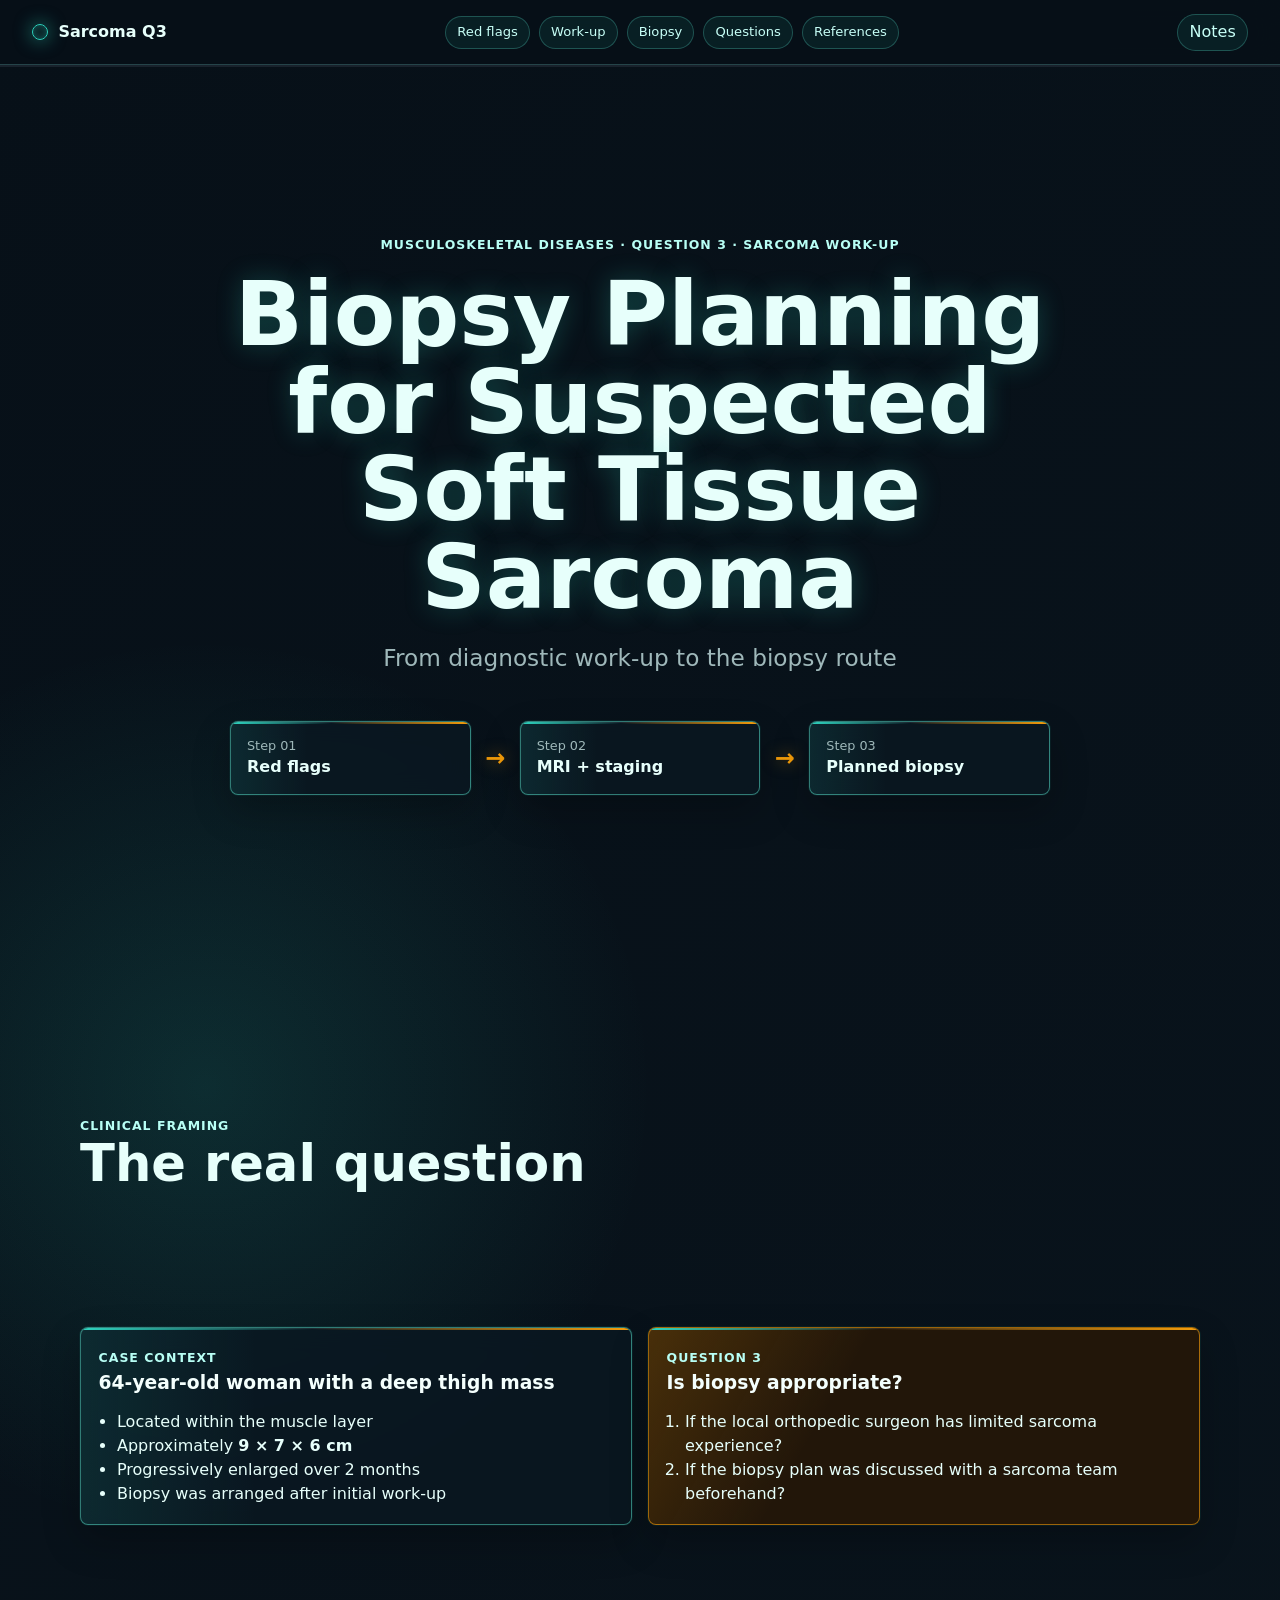
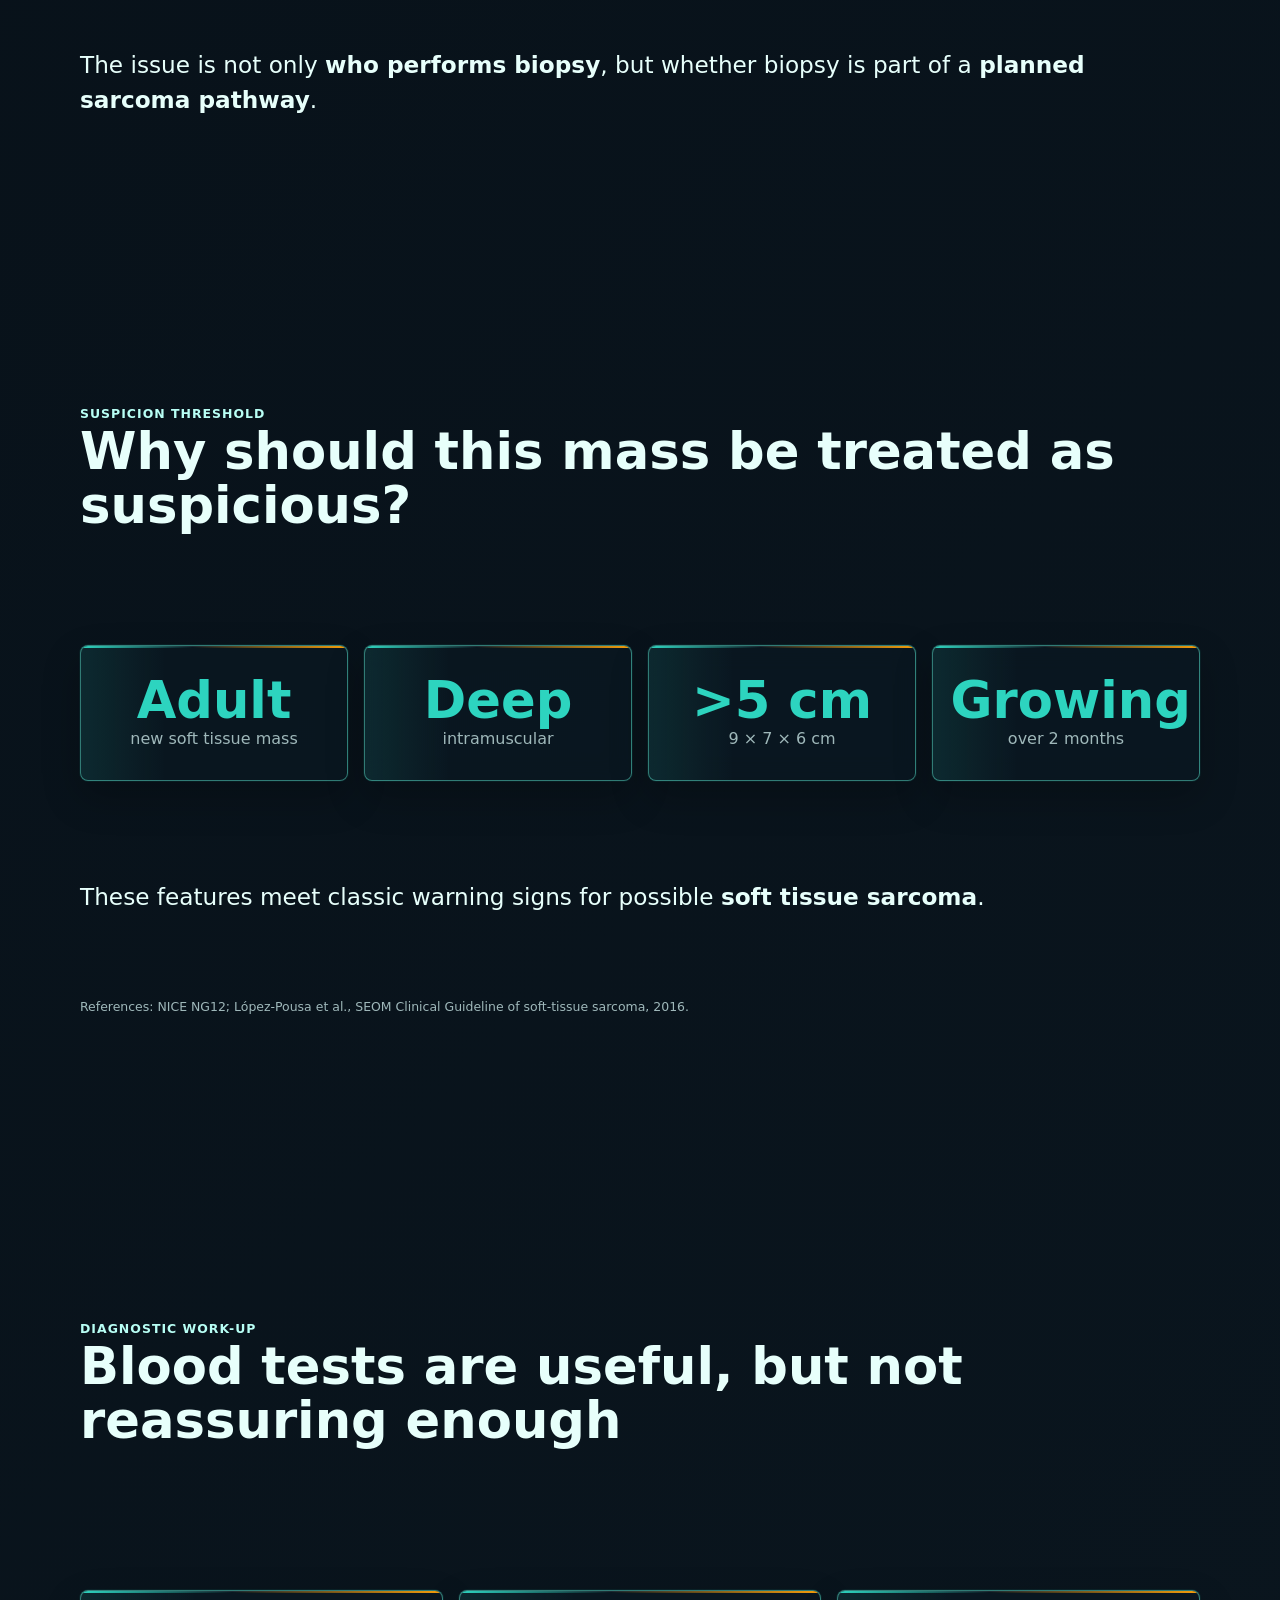
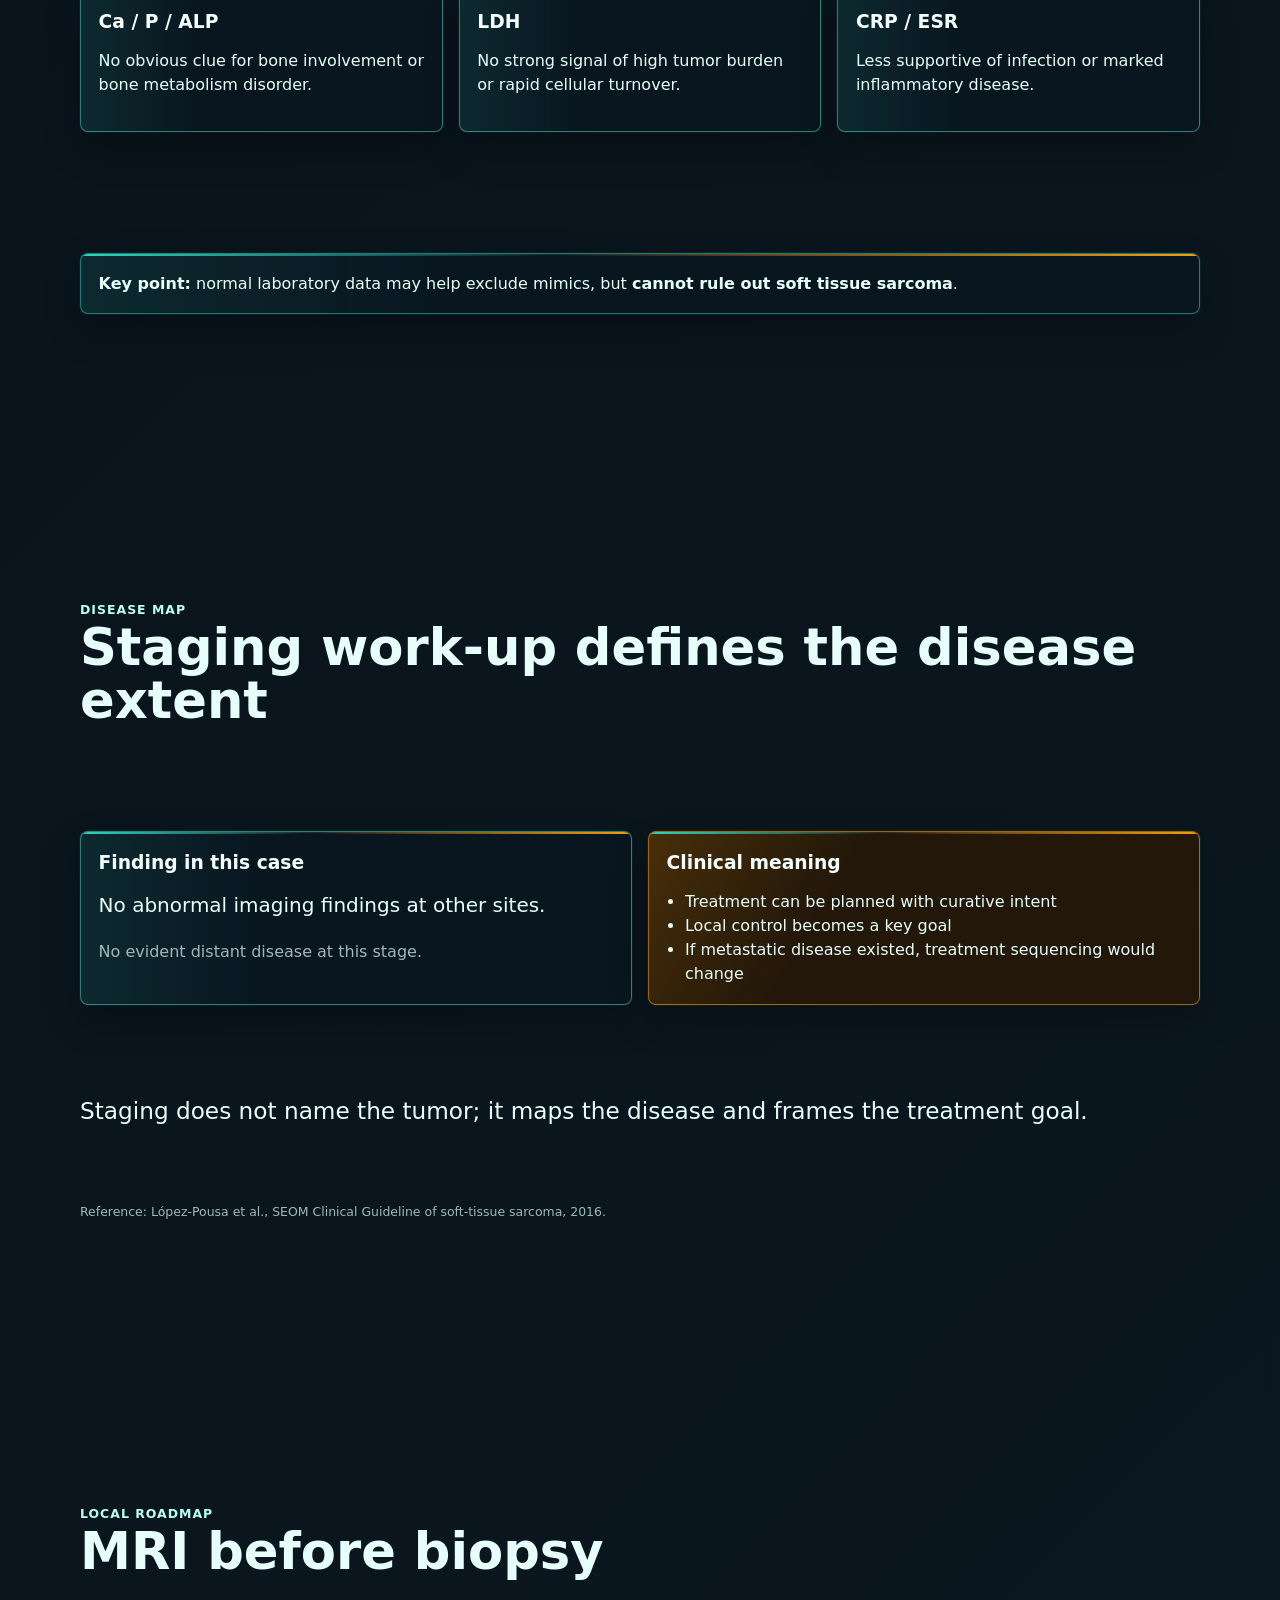
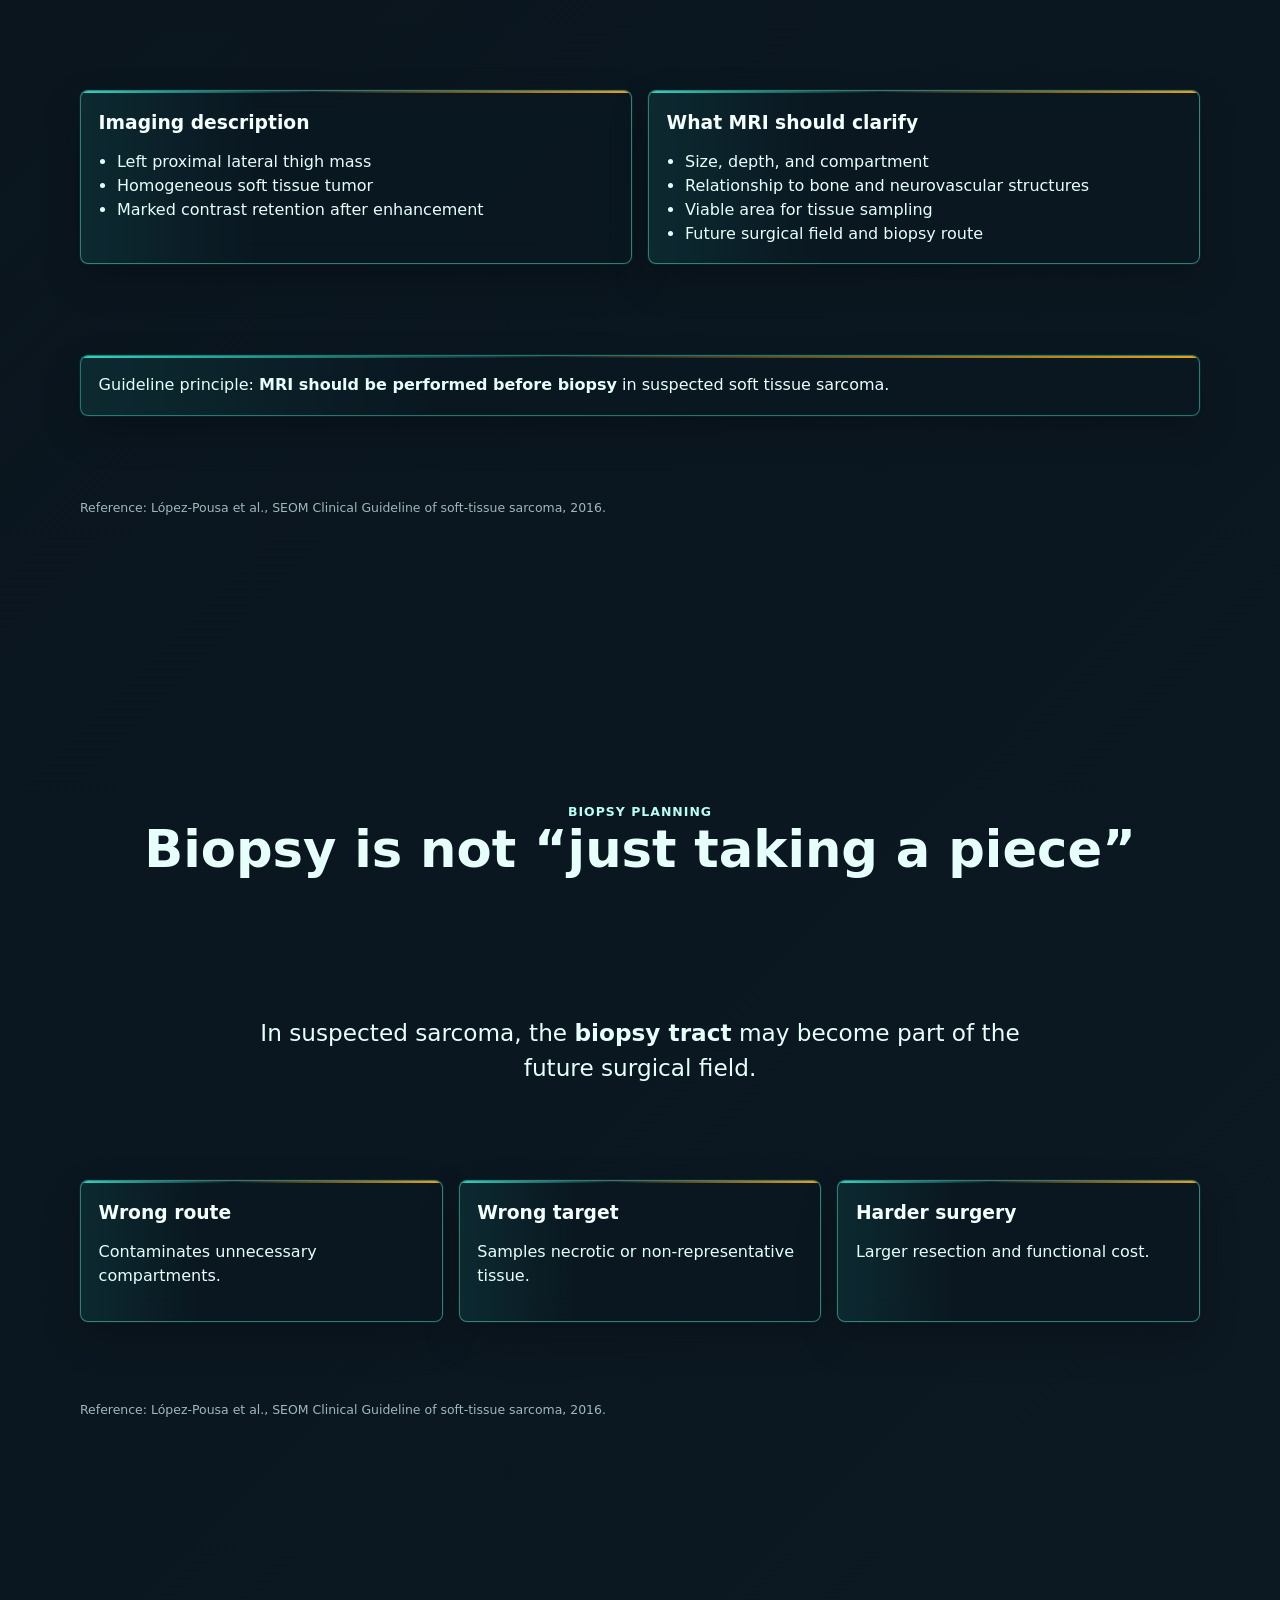
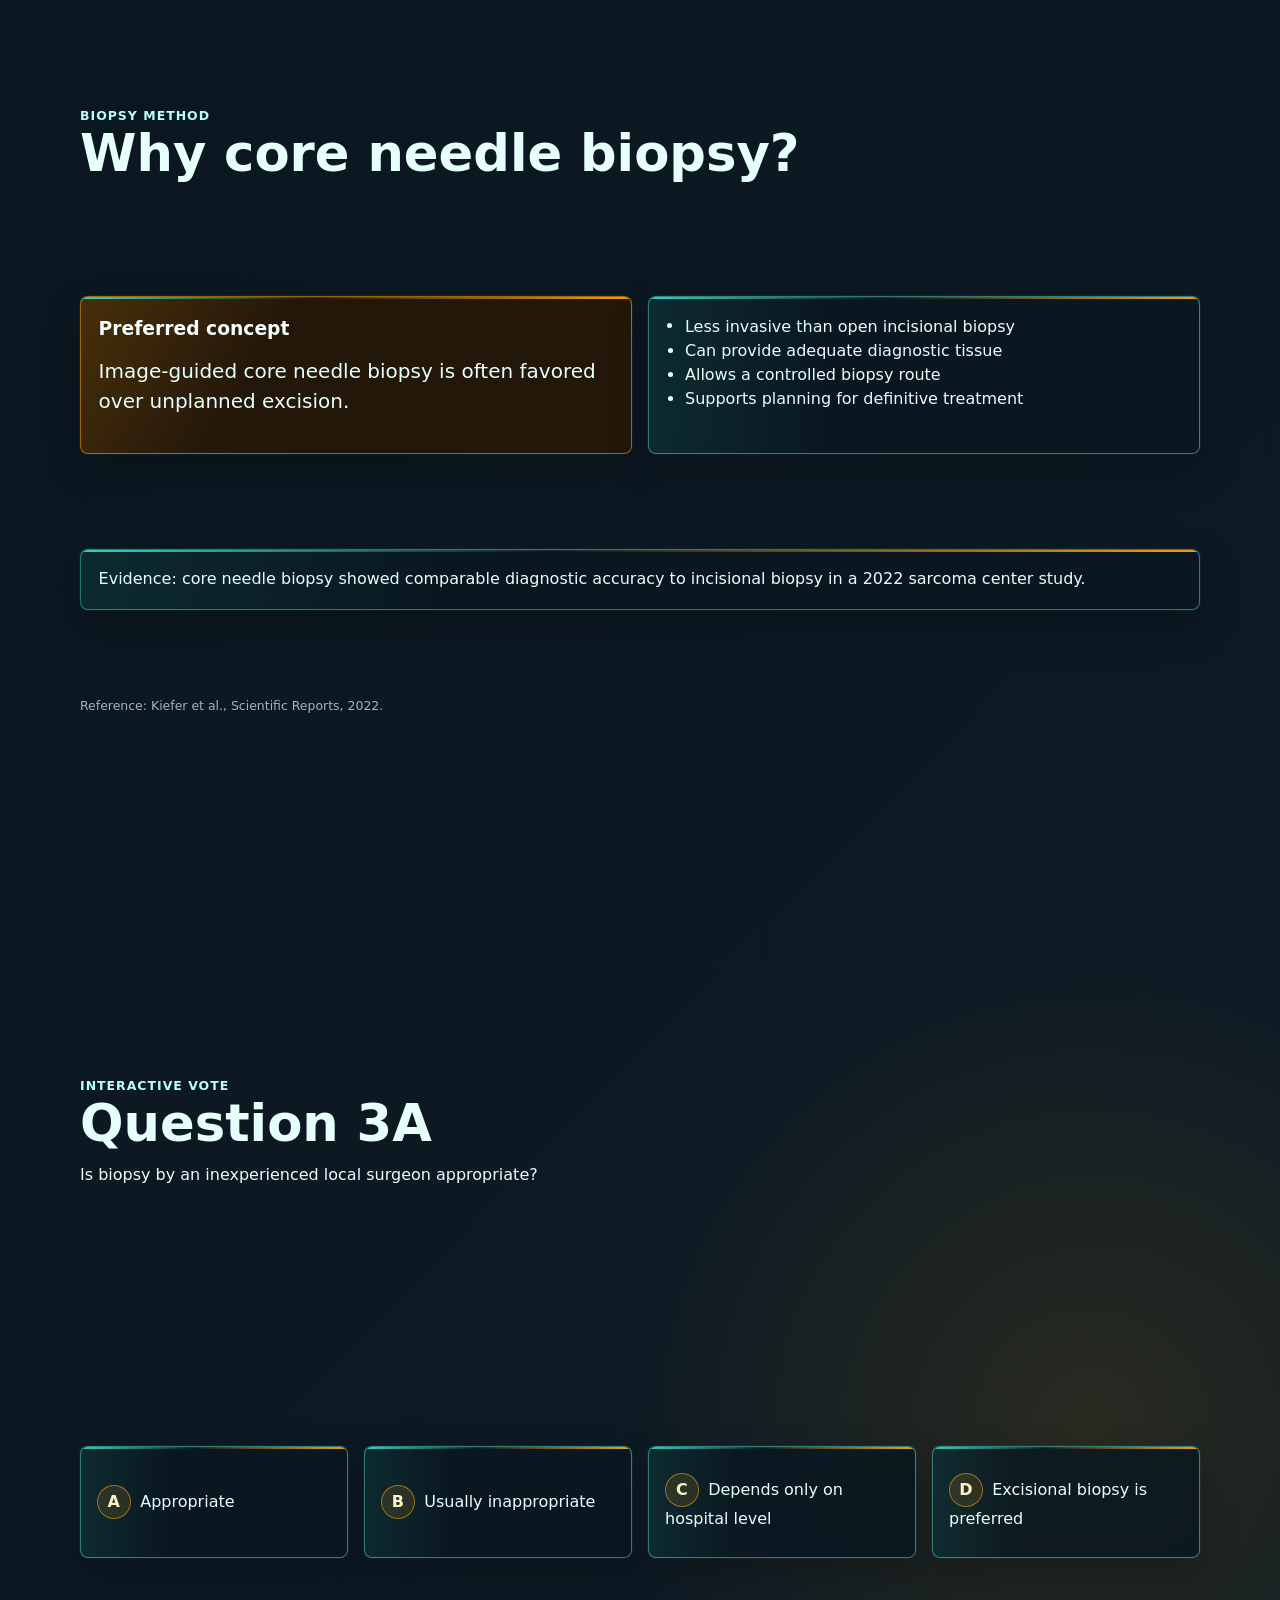
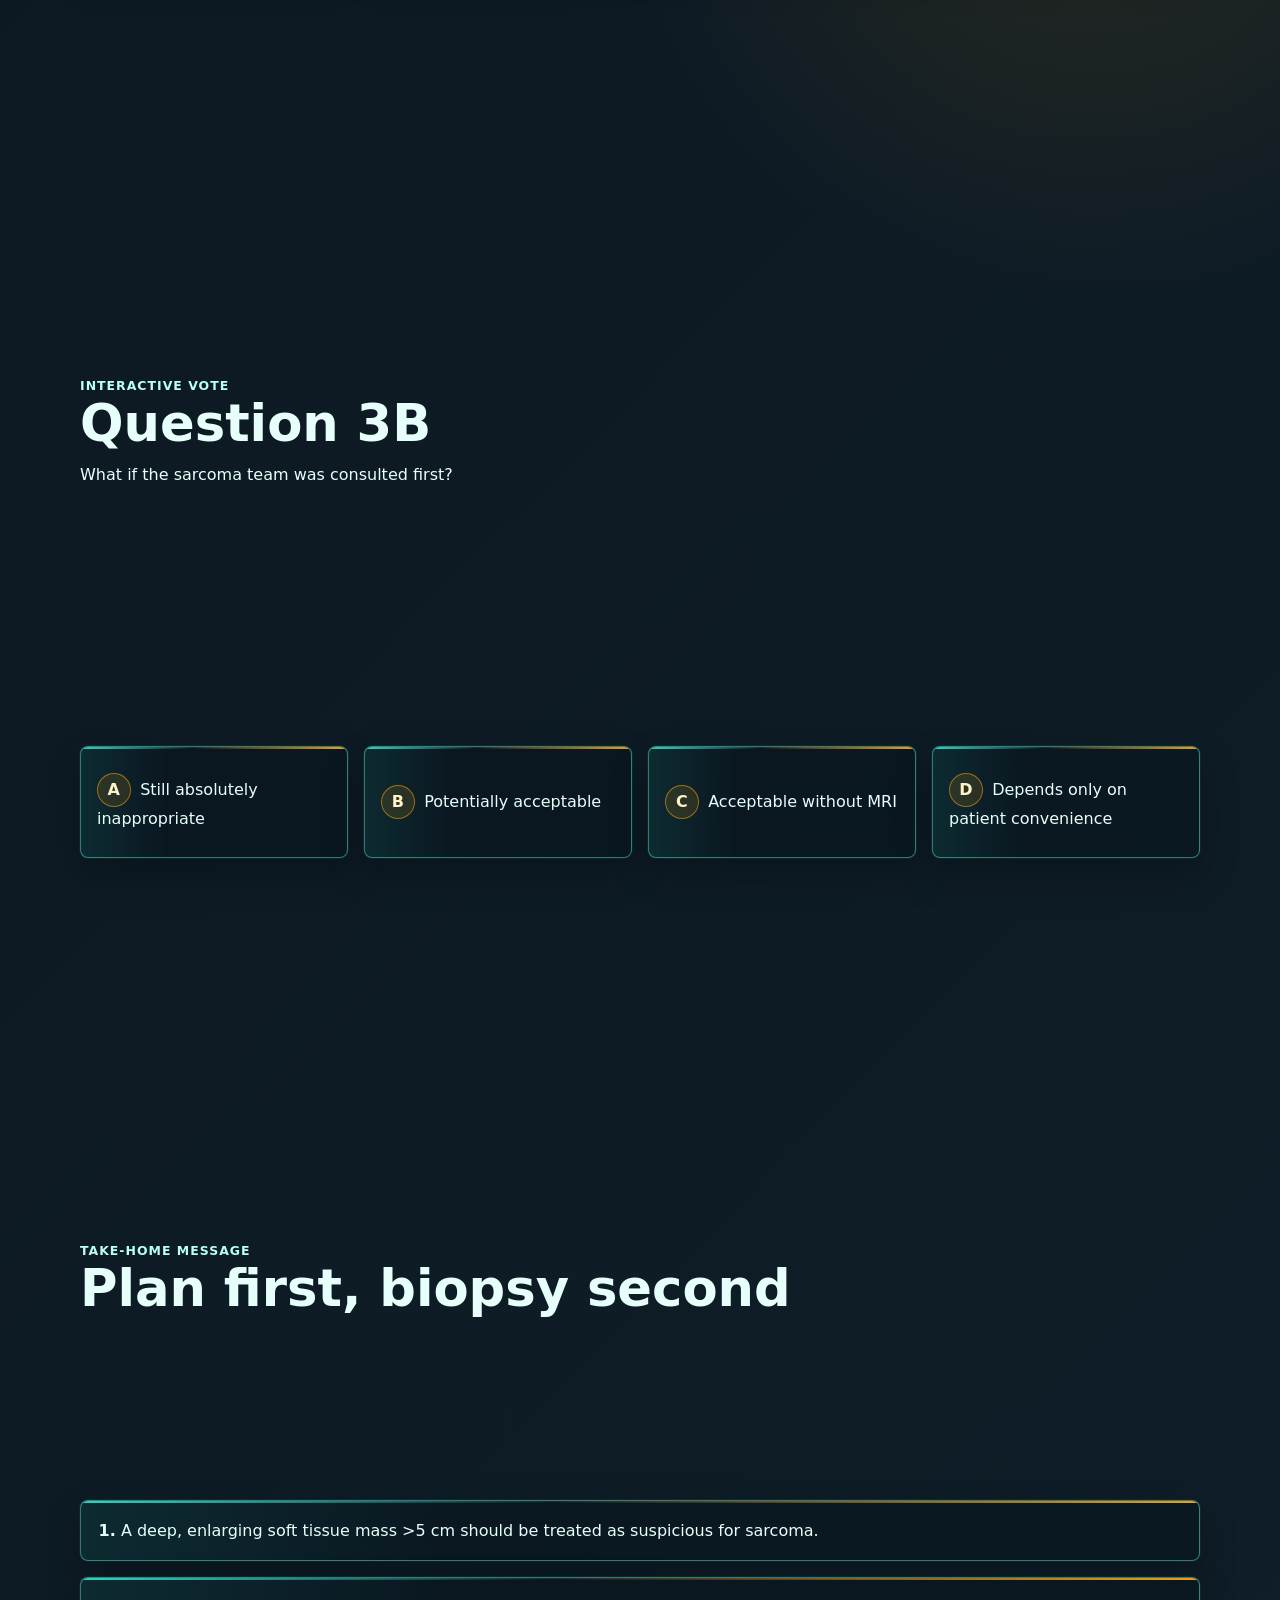
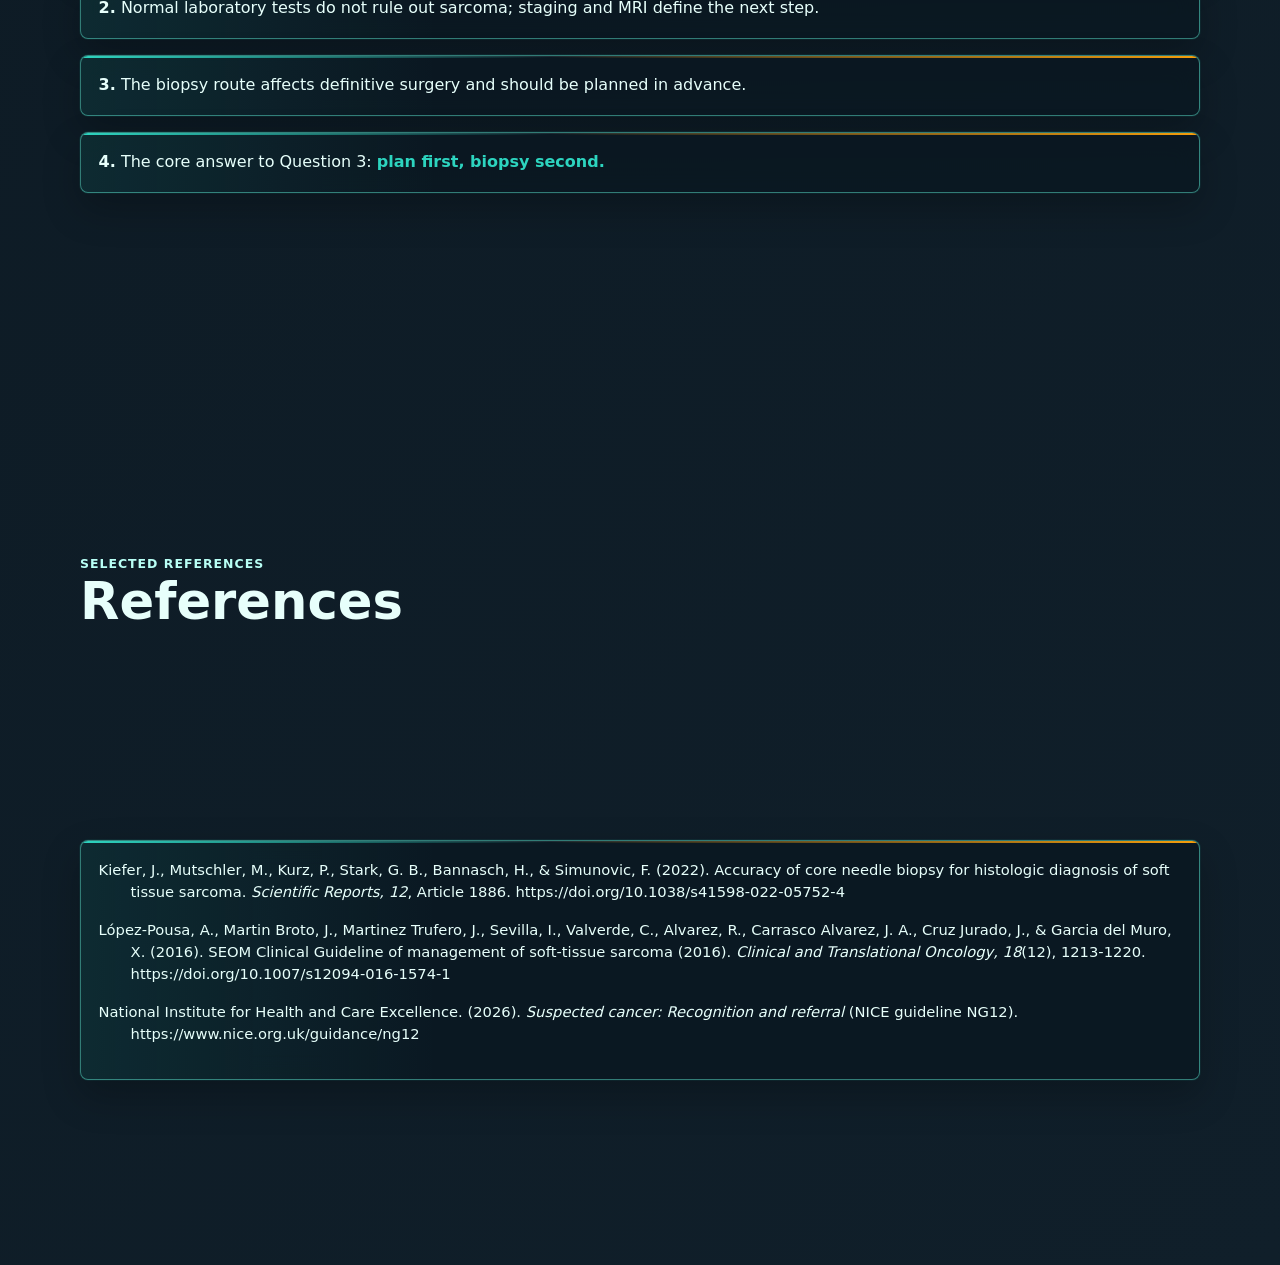
==== index.html @ 1bf43aad "Add sarcoma Q3 presentation website" ====
<!doctype html>
<html lang="en">
  <head>
    <meta charset="UTF-8" />
    <meta name="viewport" content="width=device-width, initial-scale=1.0" />
    <title>Biopsy Planning for Suspected Soft Tissue Sarcoma</title>
    <link rel="stylesheet" href="style.css" />
  </head>
  <body>
    <header class="topbar">
      <a class="brand" href="#hero">
        <span class="brand-mark"></span>
        <span>Sarcoma Q3</span>
      </a>
      <nav aria-label="Page sections">
        <a href="#red-flags">Red flags</a>
        <a href="#workup">Work-up</a>
        <a href="#biopsy">Biopsy</a>
        <a href="#questions">Questions</a>
        <a href="#references">References</a>
      </nav>
      <button class="notes-toggle" type="button" data-notes-toggle>Notes</button>
    </header>

    <div class="progress" aria-hidden="true">
      <div class="progress-bar" data-progress></div>
    </div>

    <main>
      <section class="hero" id="hero">
        <div class="hero-inner">
          <div class="eyebrow">Musculoskeletal Diseases · Question 3 · Sarcoma Work-up</div>
          <h1>Biopsy Planning for Suspected Soft Tissue Sarcoma</h1>
          <p class="lead">From diagnostic work-up to the biopsy route</p>

          <div class="pathway" aria-label="Presentation pathway">
            <div class="path-node">
              <span>Step 01</span>
              <strong>Red flags</strong>
            </div>
            <div class="path-arrow">→</div>
            <div class="path-node">
              <span>Step 02</span>
              <strong>MRI + staging</strong>
            </div>
            <div class="path-arrow">→</div>
            <div class="path-node">
              <span>Step 03</span>
              <strong>Planned biopsy</strong>
            </div>
          </div>

          <aside class="speaker-note">
            開場可以先說：這份報告聚焦在問題三，但不只回答「能不能切片」。疑似 sarcoma 的 biopsy 是整體治療計畫的一部分，所以會從 red flags、work-up、MRI 和 staging 講起，再回答誰適合安排 biopsy。
          </aside>
        </div>
      </section>

      <section class="section" id="question">
        <div class="section-title">
          <span class="kicker">Clinical framing</span>
          <h2>The real question</h2>
        </div>
        <div class="two-col">
          <article class="panel">
            <span class="panel-label">Case context</span>
            <h3>64-year-old woman with a deep thigh mass</h3>
            <ul>
              <li>Located within the muscle layer</li>
              <li>Approximately <strong>9 × 7 × 6 cm</strong></li>
              <li>Progressively enlarged over 2 months</li>
              <li>Biopsy was arranged after initial work-up</li>
            </ul>
          </article>
          <article class="panel emphasis">
            <span class="panel-label">Question 3</span>
            <h3>Is biopsy appropriate?</h3>
            <ol>
              <li>If the local orthopedic surgeon has limited sarcoma experience?</li>
              <li>If the biopsy plan was discussed with a sarcoma team beforehand?</li>
            </ol>
          </article>
        </div>
        <p class="takeaway">
          The issue is not only <strong>who performs biopsy</strong>, but whether biopsy is part of a
          <strong>planned sarcoma pathway</strong>.
        </p>
        <aside class="speaker-note">
          這張把問題重新定義。重點不是區域醫院能不能做，而是這個 biopsy 有沒有被放在 sarcoma 的診斷與治療路徑中規劃。
        </aside>
      </section>

      <section class="section" id="red-flags">
        <div class="section-title">
          <span class="kicker">Suspicion threshold</span>
          <h2>Why should this mass be treated as suspicious?</h2>
        </div>
        <div class="flag-grid">
          <article class="metric-card">
            <strong>Adult</strong>
            <span>new soft tissue mass</span>
          </article>
          <article class="metric-card">
            <strong>Deep</strong>
            <span>intramuscular</span>
          </article>
          <article class="metric-card">
            <strong>&gt;5 cm</strong>
            <span>9 × 7 × 6 cm</span>
          </article>
          <article class="metric-card">
            <strong>Growing</strong>
            <span>over 2 months</span>
          </article>
        </div>
        <p class="takeaway">These features meet classic warning signs for possible <strong>soft tissue sarcoma</strong>.</p>
        <p class="refline">References: NICE NG12; López-Pousa et al., SEOM Clinical Guideline of soft-tissue sarcoma, 2016.</p>
        <aside class="speaker-note">
          NICE 提到 adult unexplained lump 且 increasing in size 應快速評估 soft tissue sarcoma。SEOM guideline 也提到大於 5 公分、持續變大、深於 fascia 的腫塊要懷疑 sarcoma。
        </aside>
      </section>

      <section class="section" id="workup">
        <div class="section-title">
          <span class="kicker">Diagnostic work-up</span>
          <h2>Blood tests are useful, but not reassuring enough</h2>
        </div>
        <div class="three-col">
          <article class="panel">
            <h3>Ca / P / ALP</h3>
            <p>No obvious clue for bone involvement or bone metabolism disorder.</p>
          </article>
          <article class="panel">
            <h3>LDH</h3>
            <p>No strong signal of high tumor burden or rapid cellular turnover.</p>
          </article>
          <article class="panel">
            <h3>CRP / ESR</h3>
            <p>Less supportive of infection or marked inflammatory disease.</p>
          </article>
        </div>
        <div class="signal">
          <strong>Key point:</strong> normal laboratory data may help exclude mimics, but
          <strong>cannot rule out soft tissue sarcoma</strong>.
        </div>
        <aside class="speaker-note">
          抽血正常可以讓感染、明顯發炎、骨代謝異常或高腫瘤負荷的可能性下降，但 soft tissue sarcoma 很可能抽血完全正常。
        </aside>
      </section>

      <section class="section">
        <div class="section-title">
          <span class="kicker">Disease map</span>
          <h2>Staging work-up defines the disease extent</h2>
        </div>
        <div class="two-col">
          <article class="panel">
            <h3>Finding in this case</h3>
            <p class="big-text">No abnormal imaging findings at other sites.</p>
            <p class="muted">No evident distant disease at this stage.</p>
          </article>
          <article class="panel emphasis">
            <h3>Clinical meaning</h3>
            <ul>
              <li>Treatment can be planned with curative intent</li>
              <li>Local control becomes a key goal</li>
              <li>If metastatic disease existed, treatment sequencing would change</li>
            </ul>
          </article>
        </div>
        <p class="takeaway">Staging does not name the tumor; it maps the disease and frames the treatment goal.</p>
        <p class="refline">Reference: López-Pousa et al., SEOM Clinical Guideline of soft-tissue sarcoma, 2016.</p>
        <aside class="speaker-note">
          Staging 不是要命名腫瘤，而是看疾病範圍。教案中其他部位無異常影像，代表目前沒有明顯遠端轉移，可朝局部控制與治癒性切除規劃。
        </aside>
      </section>

      <section class="section">
        <div class="section-title">
          <span class="kicker">Local roadmap</span>
          <h2>MRI before biopsy</h2>
        </div>
        <div class="two-col">
          <article class="panel">
            <h3>Imaging description</h3>
            <ul>
              <li>Left proximal lateral thigh mass</li>
              <li>Homogeneous soft tissue tumor</li>
              <li>Marked contrast retention after enhancement</li>
            </ul>
          </article>
          <article class="panel">
            <h3>What MRI should clarify</h3>
            <ul>
              <li>Size, depth, and compartment</li>
              <li>Relationship to bone and neurovascular structures</li>
              <li>Viable area for tissue sampling</li>
              <li>Future surgical field and biopsy route</li>
            </ul>
          </article>
        </div>
        <div class="signal">
          Guideline principle: <strong>MRI should be performed before biopsy</strong> in suspected soft tissue sarcoma.
        </div>
        <p class="refline">Reference: López-Pousa et al., SEOM Clinical Guideline of soft-tissue sarcoma, 2016.</p>
        <aside class="speaker-note">
          Contrast retention 代表顯影劑在腫瘤內停留，常提示腫瘤具有實質性血流供應或較豐富的間質成分；在 myxoid tumor 中，也可能和黏液樣基質造成的延遲顯影有關。
        </aside>
      </section>

      <section class="section" id="biopsy">
        <div class="section-title center">
          <span class="kicker">Biopsy planning</span>
          <h2>Biopsy is not “just taking a piece”</h2>
        </div>
        <p class="center-statement">
          In suspected sarcoma, the <strong>biopsy tract</strong> may become part of the future surgical field.
        </p>
        <div class="three-col">
          <article class="panel">
            <h3>Wrong route</h3>
            <p>Contaminates unnecessary compartments.</p>
          </article>
          <article class="panel">
            <h3>Wrong target</h3>
            <p>Samples necrotic or non-representative tissue.</p>
          </article>
          <article class="panel">
            <h3>Harder surgery</h3>
            <p>Larger resection and functional cost.</p>
          </article>
        </div>
        <p class="refline">Reference: López-Pousa et al., SEOM Clinical Guideline of soft-tissue sarcoma, 2016.</p>
        <aside class="speaker-note">
          Sarcoma 的 biopsy tract 可能被腫瘤細胞污染，所以後續 definitive surgery 通常要把這條路徑一起切掉。
        </aside>
      </section>

      <section class="section">
        <div class="section-title">
          <span class="kicker">Biopsy method</span>
          <h2>Why core needle biopsy?</h2>
        </div>
        <div class="two-col">
          <article class="panel emphasis">
            <h3>Preferred concept</h3>
            <p class="big-text">Image-guided core needle biopsy is often favored over unplanned excision.</p>
          </article>
          <article class="panel">
            <ul>
              <li>Less invasive than open incisional biopsy</li>
              <li>Can provide adequate diagnostic tissue</li>
              <li>Allows a controlled biopsy route</li>
              <li>Supports planning for definitive treatment</li>
            </ul>
          </article>
        </div>
        <div class="signal">
          Evidence: core needle biopsy showed comparable diagnostic accuracy to incisional biopsy in a 2022 sarcoma center study.
        </div>
        <p class="refline">Reference: Kiefer et al., Scientific Reports, 2022.</p>
        <aside class="speaker-note">
          重點不是把腫瘤整顆先挖掉，而是用足夠、正確路徑的組織診斷來規劃後續治療。
        </aside>
      </section>

      <section class="section" id="questions">
        <div class="section-title">
          <span class="kicker">Interactive vote</span>
          <h2>Question 3A</h2>
          <p>Is biopsy by an inexperienced local surgeon appropriate?</p>
        </div>
        <div class="poll-grid" data-poll>
          <button class="choice" type="button" data-choice="A"><span>A</span>Appropriate</button>
          <button class="choice correct" type="button" data-choice="B"><span>B</span>Usually inappropriate</button>
          <button class="choice" type="button" data-choice="C"><span>C</span>Depends only on hospital level</button>
          <button class="choice" type="button" data-choice="D"><span>D</span>Excisional biopsy is preferred</button>
        </div>
        <div class="answer-panel" data-answer>
          <strong>Suggested answer: B. Usually inappropriate.</strong>
          <p>The concern is separating the diagnostic act from the treatment plan. Referral or pre-biopsy discussion with a sarcoma team is preferred.</p>
        </div>
        <aside class="speaker-note">
          可以先問同學投票，再點選 B 揭曉答案。重點是這顆腫瘤已經符合疑似 sarcoma 的警訊，biopsy route 會影響後續手術。
        </aside>
      </section>

      <section class="section">
        <div class="section-title">
          <span class="kicker">Interactive vote</span>
          <h2>Question 3B</h2>
          <p>What if the sarcoma team was consulted first?</p>
        </div>
        <div class="poll-grid" data-poll>
          <button class="choice" type="button" data-choice="A"><span>A</span>Still absolutely inappropriate</button>
          <button class="choice correct" type="button" data-choice="B"><span>B</span>Potentially acceptable</button>
          <button class="choice" type="button" data-choice="C"><span>C</span>Acceptable without MRI</button>
          <button class="choice" type="button" data-choice="D"><span>D</span>Depends only on patient convenience</button>
        </div>
        <div class="answer-panel" data-answer>
          <strong>Suggested answer: B. Potentially acceptable.</strong>
          <p>A reasonable model is: <strong>sarcoma team plans, local team executes</strong>, with complete MRI, staging, route planning, and handoff.</p>
        </div>
        <aside class="speaker-note">
          這題不要走極端。當地切片不是絕對不行，但前提是由 sarcoma team 規劃，區域醫院只是依計畫執行。
        </aside>
      </section>

      <section class="section">
        <div class="section-title">
          <span class="kicker">Take-home message</span>
          <h2>Plan first, biopsy second</h2>
        </div>
        <div class="message-list">
          <article class="panel"><strong>1.</strong> A deep, enlarging soft tissue mass &gt;5 cm should be treated as suspicious for sarcoma.</article>
          <article class="panel"><strong>2.</strong> Normal laboratory tests do not rule out sarcoma; staging and MRI define the next step.</article>
          <article class="panel"><strong>3.</strong> The biopsy route affects definitive surgery and should be planned in advance.</article>
          <article class="panel"><strong>4.</strong> The core answer to Question 3: <span>plan first, biopsy second.</span></article>
        </div>
        <aside class="speaker-note">
          結尾用四句話收束，讓同學記得這題的核心不是「哪家醫院」，而是「先規劃，再切片」。
        </aside>
      </section>

      <section class="section" id="references">
        <div class="section-title">
          <span class="kicker">Selected references</span>
          <h2>References</h2>
        </div>
        <div class="panel apa-list">
          <p>
            Kiefer, J., Mutschler, M., Kurz, P., Stark, G. B., Bannasch, H., & Simunovic, F. (2022).
            Accuracy of core needle biopsy for histologic diagnosis of soft tissue sarcoma.
            <i>Scientific Reports, 12</i>, Article 1886. https://doi.org/10.1038/s41598-022-05752-4
          </p>
          <p>
            López-Pousa, A., Martin Broto, J., Martinez Trufero, J., Sevilla, I., Valverde, C.,
            Alvarez, R., Carrasco Alvarez, J. A., Cruz Jurado, J., & Garcia del Muro, X. (2016).
            SEOM Clinical Guideline of management of soft-tissue sarcoma (2016).
            <i>Clinical and Translational Oncology, 18</i>(12), 1213-1220.
            https://doi.org/10.1007/s12094-016-1574-1
          </p>
          <p>
            National Institute for Health and Care Excellence. (2026).
            <i>Suspected cancer: Recognition and referral</i> (NICE guideline NG12).
            https://www.nice.org.uk/guidance/ng12
          </p>
        </div>
      </section>
    </main>

    <script src="script.js"></script>
  </body>
</html>
---- style.css ----
:root {
  --bg: #071018;
  --bg-2: #0b1720;
  --ink: #e7fffb;
  --muted: #9fb8ba;
  --panel: rgba(10, 24, 34, 0.82);
  --panel-2: rgba(38, 24, 8, 0.9);
  --line: rgba(94, 234, 212, 0.48);
  --line-2: rgba(245, 158, 11, 0.58);
  --accent: #2dd4bf;
  --accent-2: #f59e0b;
  --shadow: rgba(0, 0, 0, 0.24);
}

* {
  box-sizing: border-box;
}

html {
  scroll-behavior: smooth;
}

body {
  margin: 0;
  color: var(--ink);
  font-family: ui-sans-serif, system-ui, -apple-system, BlinkMacSystemFont, "Noto Sans TC", "Segoe UI", sans-serif;
  line-height: 1.5;
  background:
    radial-gradient(circle at 16% 10%, rgba(45, 212, 191, 0.14), transparent 28rem),
    radial-gradient(circle at 85% 72%, rgba(245, 158, 11, 0.12), transparent 30rem),
    linear-gradient(135deg, var(--bg), var(--bg-2) 52%, #101f2a);
}

a {
  color: inherit;
  text-decoration: none;
}

.topbar {
  position: sticky;
  top: 0;
  z-index: 10;
  display: flex;
  align-items: center;
  justify-content: space-between;
  gap: 1rem;
  min-height: 64px;
  padding: 0.85rem clamp(1rem, 3vw, 2rem);
  background: rgba(7, 16, 24, 0.78);
  border-bottom: 1px solid rgba(94, 234, 212, 0.18);
  backdrop-filter: blur(14px);
}

.brand {
  display: inline-flex;
  align-items: center;
  gap: 0.65rem;
  font-weight: 800;
  letter-spacing: 0;
}

.brand-mark {
  width: 1rem;
  height: 1rem;
  border-radius: 999px;
  border: 1px solid var(--accent);
  box-shadow: 0 0 18px rgba(45, 212, 191, 0.6), inset 0 0 10px rgba(45, 212, 191, 0.4);
}

nav {
  display: flex;
  gap: 0.55rem;
  flex-wrap: wrap;
  justify-content: center;
}

nav a,
.notes-toggle {
  border: 1px solid rgba(94, 234, 212, 0.26);
  border-radius: 999px;
  padding: 0.35rem 0.7rem;
  color: #c7fff7;
  background: rgba(45, 212, 191, 0.08);
  font-size: 0.82rem;
}

.notes-toggle {
  cursor: pointer;
  font: inherit;
}

.progress {
  position: fixed;
  top: 64px;
  left: 0;
  right: 0;
  z-index: 11;
  height: 3px;
  background: rgba(148, 163, 184, 0.12);
}

.progress-bar {
  height: 100%;
  width: 0;
  background: linear-gradient(90deg, var(--accent), var(--accent-2));
  box-shadow: 0 0 16px rgba(45, 212, 191, 0.45);
}

main {
  width: min(1120px, calc(100% - 2rem));
  margin: 0 auto;
}

.hero,
.section {
  min-height: 100vh;
  padding: clamp(5rem, 8vw, 7rem) 0;
  display: grid;
  align-items: center;
}

.hero-inner {
  text-align: center;
}

.eyebrow,
.kicker,
.panel-label {
  color: #b8fff5;
  font-size: 0.78rem;
  font-weight: 750;
  text-transform: uppercase;
  letter-spacing: 0.08em;
}

h1,
h2,
h3,
p {
  margin-top: 0;
}

h1 {
  max-width: 920px;
  margin: 1rem auto 0;
  font-size: clamp(2.6rem, 7vw, 6.4rem);
  line-height: 0.98;
  text-shadow: 0 0 26px rgba(45, 212, 191, 0.26);
}

h2 {
  font-size: clamp(2rem, 4vw, 4rem);
  line-height: 1.05;
  margin-bottom: 0.8rem;
}

h3 {
  color: #f4fffd;
  margin-bottom: 0.8rem;
}

.lead {
  margin: 1.2rem auto 0;
  color: var(--muted);
  font-size: clamp(1.1rem, 2vw, 1.45rem);
}

.pathway {
  display: grid;
  grid-template-columns: 1fr auto 1fr auto 1fr;
  align-items: center;
  gap: 0.9rem;
  width: min(820px, 100%);
  margin: 2.8rem auto 0;
}

.path-node,
.panel,
.metric-card,
.choice,
.signal,
.answer-panel {
  position: relative;
  overflow: hidden;
  border: 1.5px solid var(--line);
  border-radius: 8px;
  background:
    linear-gradient(90deg, rgba(45, 212, 191, 0.1), transparent 32%),
    var(--panel);
  box-shadow:
    0 16px 38px var(--shadow),
    0 0 0 1px rgba(45, 212, 191, 0.08),
    inset 0 1px 0 rgba(255, 255, 255, 0.08);
  backdrop-filter: blur(12px);
}

.path-node::before,
.panel::before,
.metric-card::before,
.choice::before,
.signal::before,
.answer-panel::before {
  content: "";
  position: absolute;
  inset: 0 0 auto 0;
  height: 2px;
  background: linear-gradient(90deg, var(--accent), transparent 42%, var(--accent-2));
}

.path-node {
  padding: 0.9rem 1rem;
  text-align: left;
}

.path-node span {
  display: block;
  color: var(--muted);
  font-size: 0.8rem;
}

.path-arrow {
  color: var(--accent-2);
  font-weight: 900;
  font-size: 1.5rem;
  text-shadow: 0 0 16px rgba(245, 158, 11, 0.5);
}

.section-title {
  margin-bottom: 2rem;
}

.section-title.center {
  text-align: center;
}

.two-col,
.three-col,
.flag-grid,
.poll-grid {
  display: grid;
  gap: 1rem;
}

.two-col {
  grid-template-columns: repeat(2, minmax(0, 1fr));
}

.three-col {
  grid-template-columns: repeat(3, minmax(0, 1fr));
}

.flag-grid,
.poll-grid {
  grid-template-columns: repeat(4, minmax(0, 1fr));
}

.panel,
.metric-card,
.signal,
.answer-panel {
  padding: 1.1rem;
}

.panel.emphasis {
  border-color: var(--line-2);
  background:
    linear-gradient(120deg, rgba(245, 158, 11, 0.18), transparent 34%),
    var(--panel-2);
}

.panel ul,
.panel ol {
  margin: 0;
  padding-left: 1.15rem;
}

.metric-card {
  min-height: 8.5rem;
  display: flex;
  flex-direction: column;
  justify-content: center;
  text-align: center;
}

.metric-card strong {
  display: block;
  color: var(--accent);
  font-size: clamp(2rem, 4vw, 3.5rem);
  line-height: 1;
}

.metric-card span,
.muted,
.refline {
  color: var(--muted);
}

.takeaway,
.center-statement {
  margin: 2rem 0 0;
  font-size: clamp(1.15rem, 2vw, 1.45rem);
}

.center-statement {
  text-align: center;
  max-width: 760px;
  margin-left: auto;
  margin-right: auto;
  margin-bottom: 2rem;
}

.signal {
  margin-top: 1.5rem;
  border-color: rgba(45, 212, 191, 0.52);
}

.refline {
  margin-top: 1rem;
  font-size: 0.78rem;
}

.big-text {
  font-size: 1.25rem;
}

.choice {
  min-height: 7rem;
  padding: 1rem;
  color: var(--ink);
  text-align: left;
  font: inherit;
  cursor: pointer;
}

.choice span {
  display: inline-grid;
  place-items: center;
  width: 2.1rem;
  height: 2.1rem;
  margin-right: 0.6rem;
  border: 1px solid var(--line-2);
  border-radius: 999px;
  color: #fff2c7;
  font-weight: 900;
  background: rgba(245, 158, 11, 0.13);
}

.choice.selected {
  border-color: var(--accent-2);
  box-shadow: 0 18px 42px rgba(0, 0, 0, 0.28), 0 0 28px rgba(245, 158, 11, 0.18);
}

.choice.revealed.correct {
  border-color: var(--accent);
  box-shadow: 0 18px 42px rgba(0, 0, 0, 0.28), 0 0 30px rgba(45, 212, 191, 0.24);
}

.answer-panel {
  display: none;
  margin-top: 1.4rem;
}

.answer-panel.visible {
  display: block;
}

.message-list {
  display: grid;
  gap: 1rem;
}

.message-list span {
  color: var(--accent);
  font-weight: 850;
}

.speaker-note {
  display: none;
  margin-top: 1.5rem;
  padding: 1rem;
  color: #ffeacc;
  border: 1px solid rgba(245, 158, 11, 0.42);
  border-radius: 8px;
  background: rgba(37, 24, 8, 0.72);
}

body.show-notes .speaker-note {
  display: block;
}

.apa-list {
  font-size: 0.92rem;
}

.apa-list p {
  padding-left: 2rem;
  text-indent: -2rem;
  margin: 0 0 1rem;
}

@media (max-width: 820px) {
  .topbar {
    align-items: flex-start;
    flex-direction: column;
  }

  .progress {
    top: 112px;
  }

  .pathway,
  .two-col,
  .three-col,
  .flag-grid,
  .poll-grid {
    grid-template-columns: 1fr;
  }

  .path-arrow {
    transform: rotate(90deg);
    justify-self: center;
  }

  .hero,
  .section {
    min-height: auto;
    padding: 4.5rem 0;
  }
}
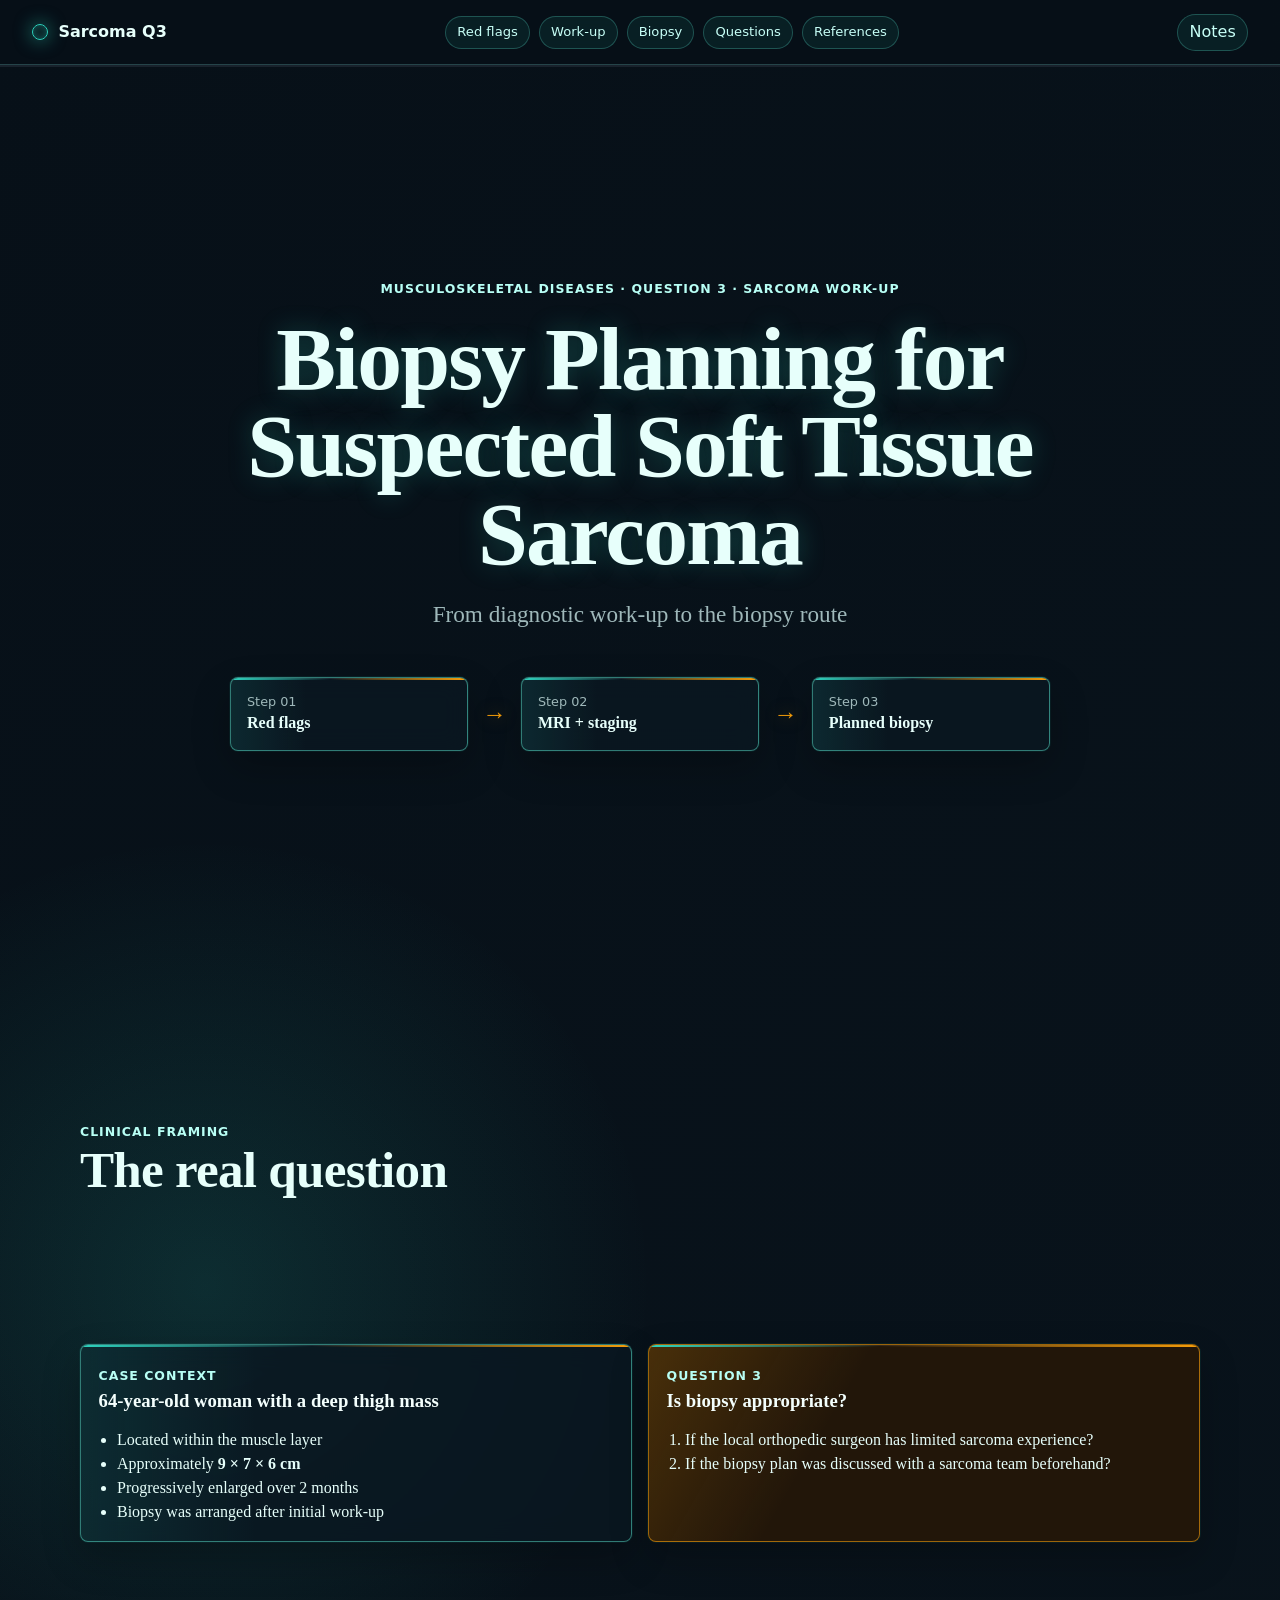
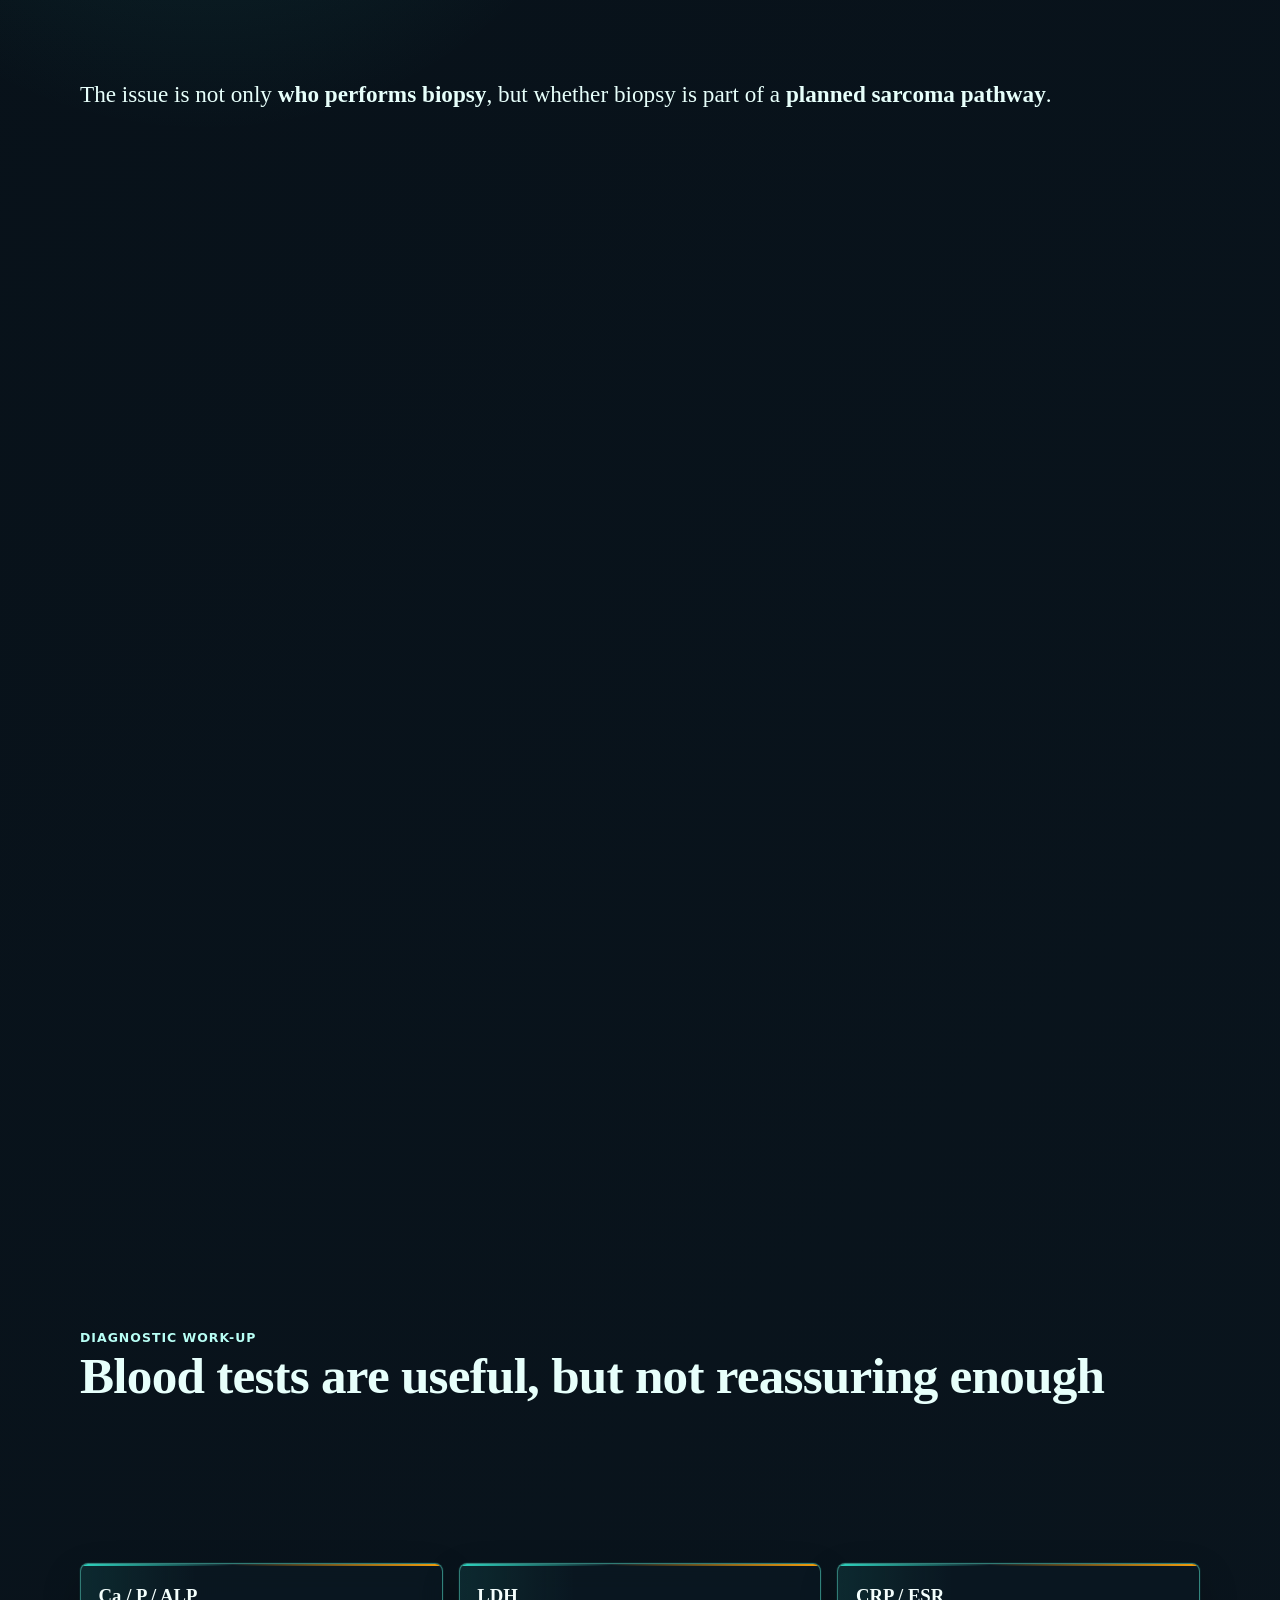
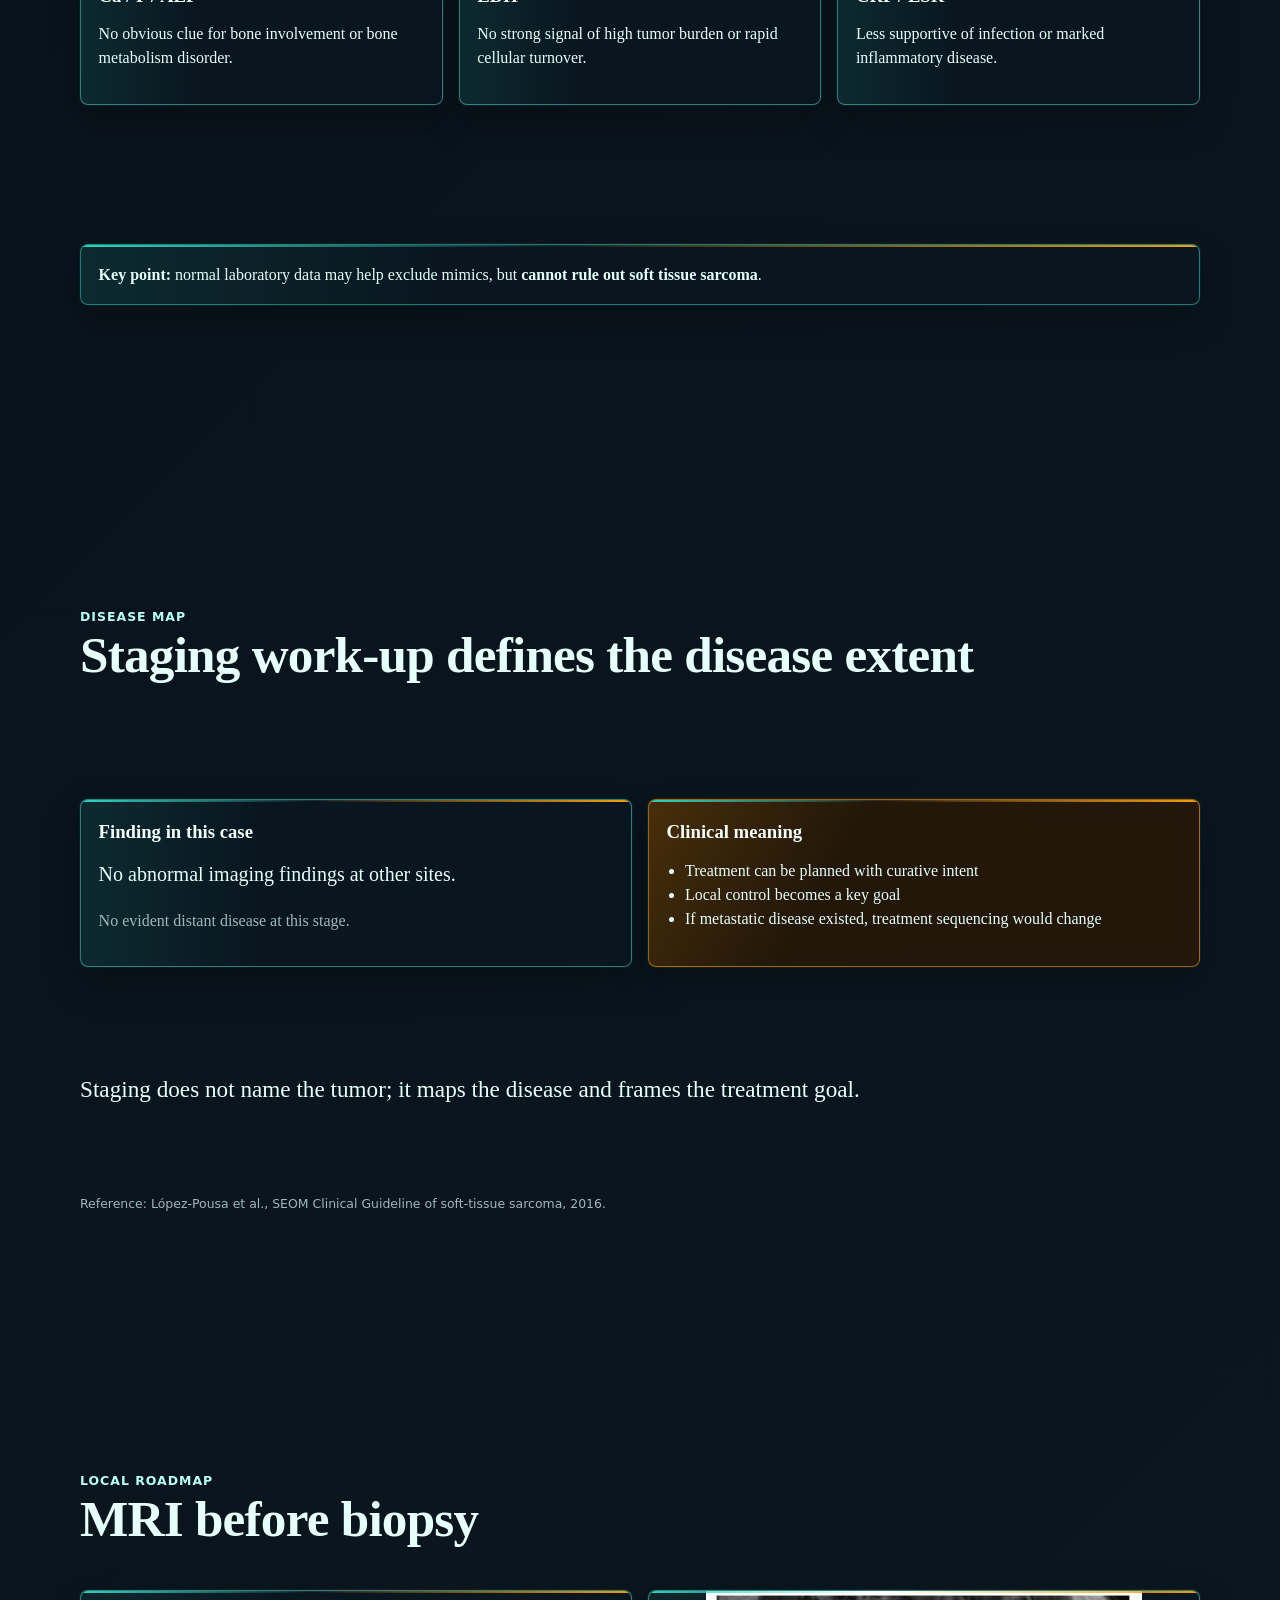
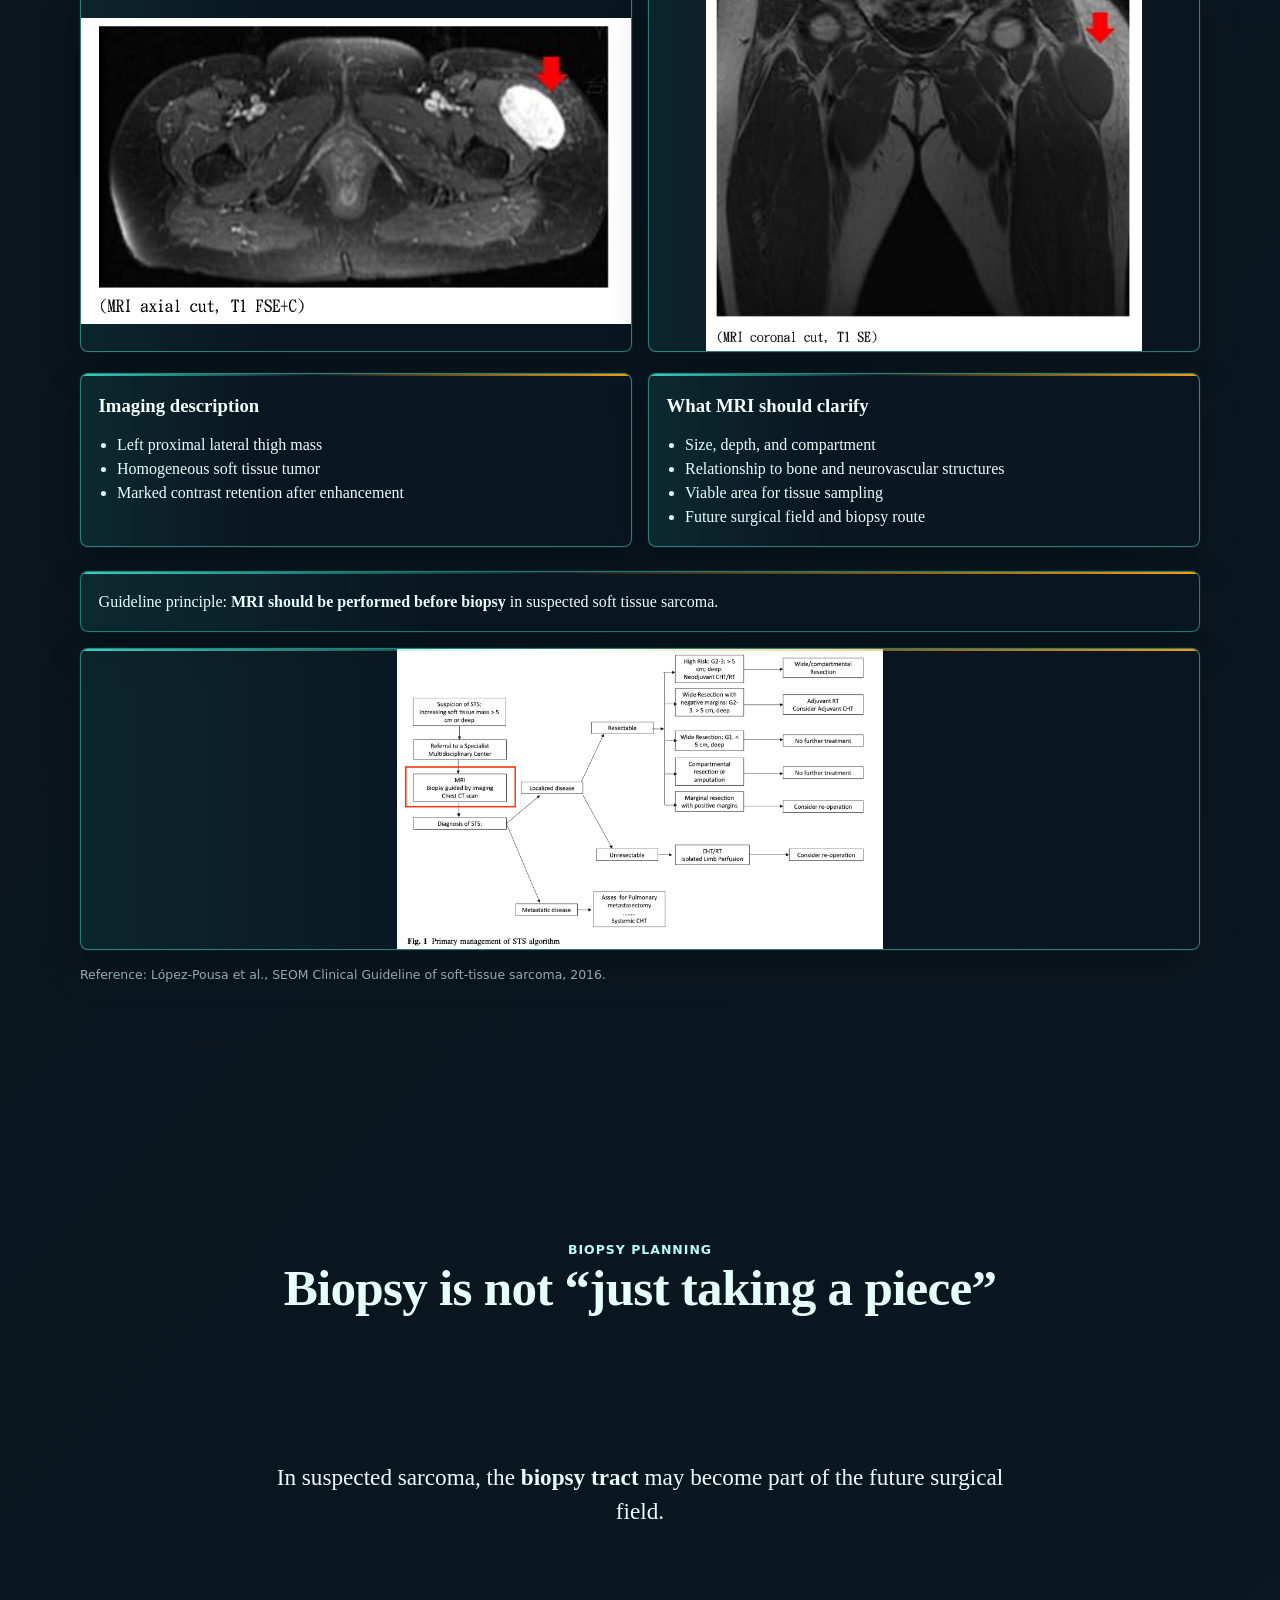
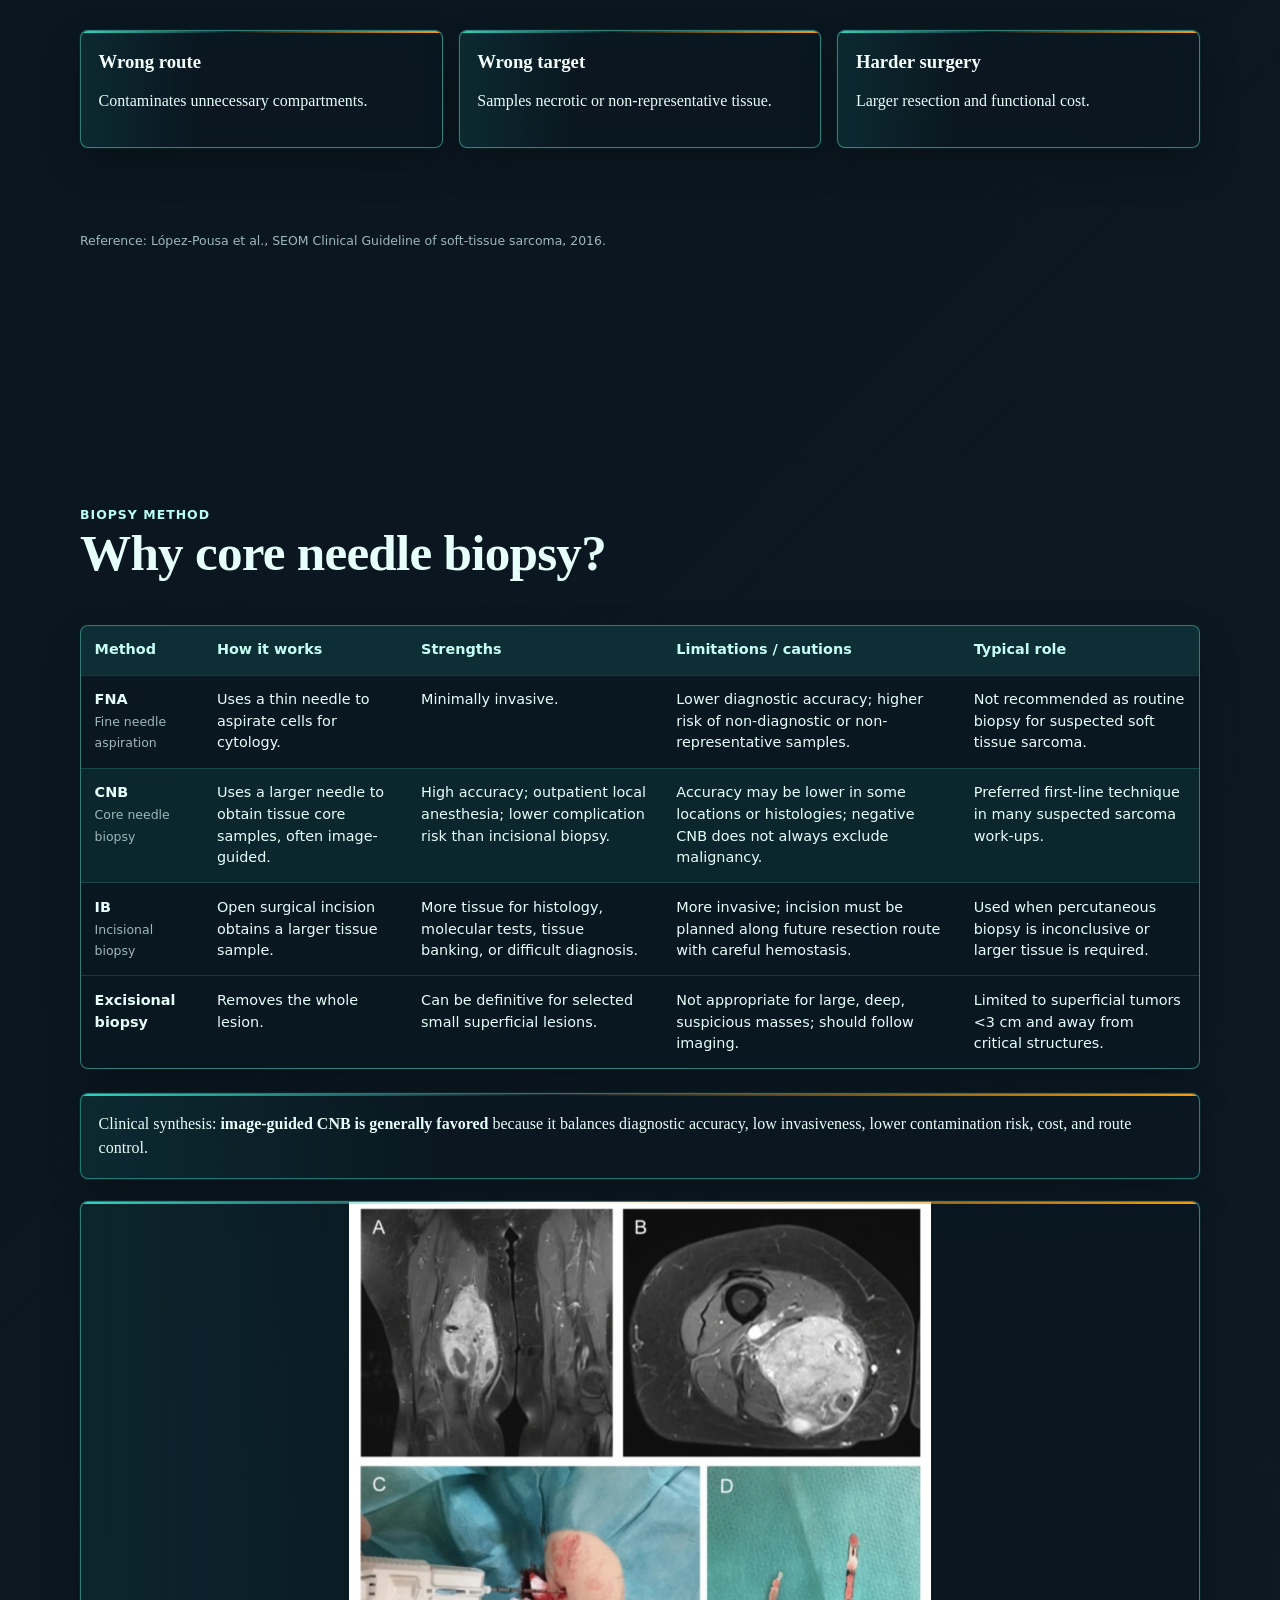
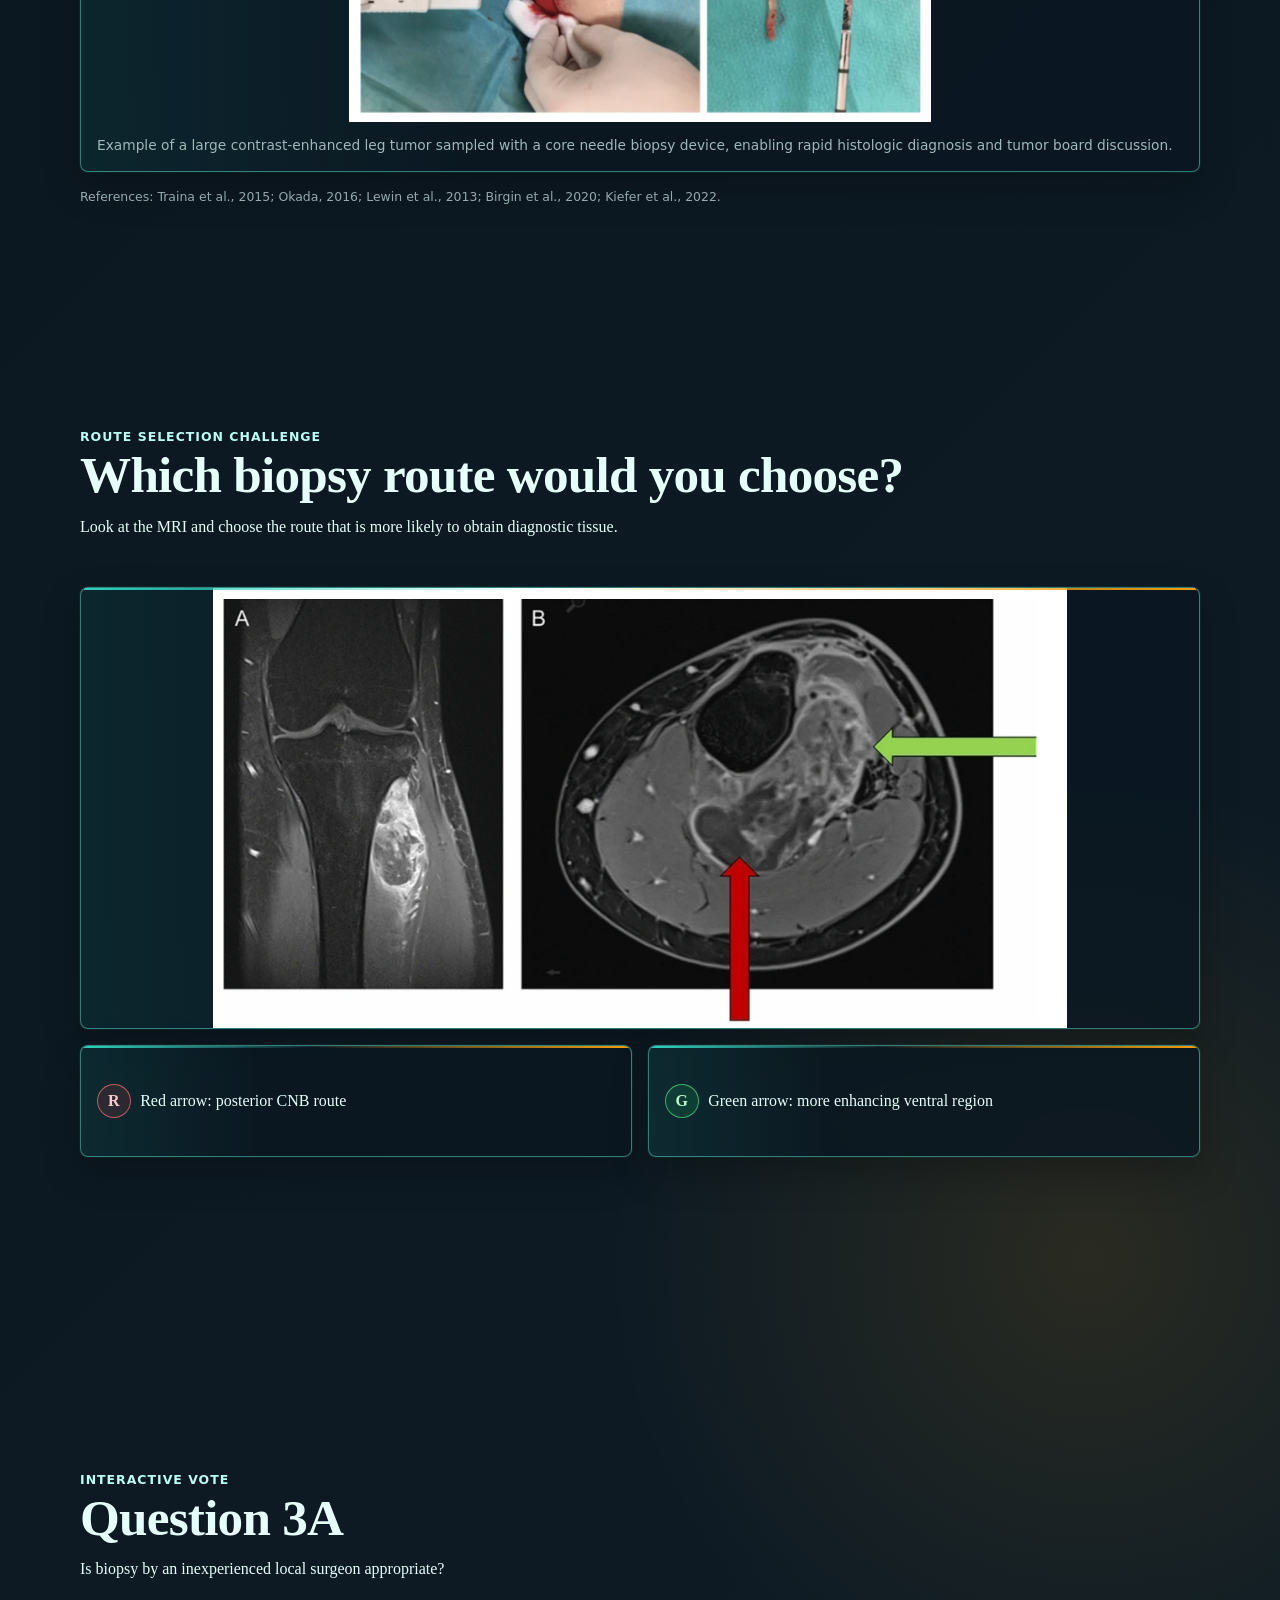
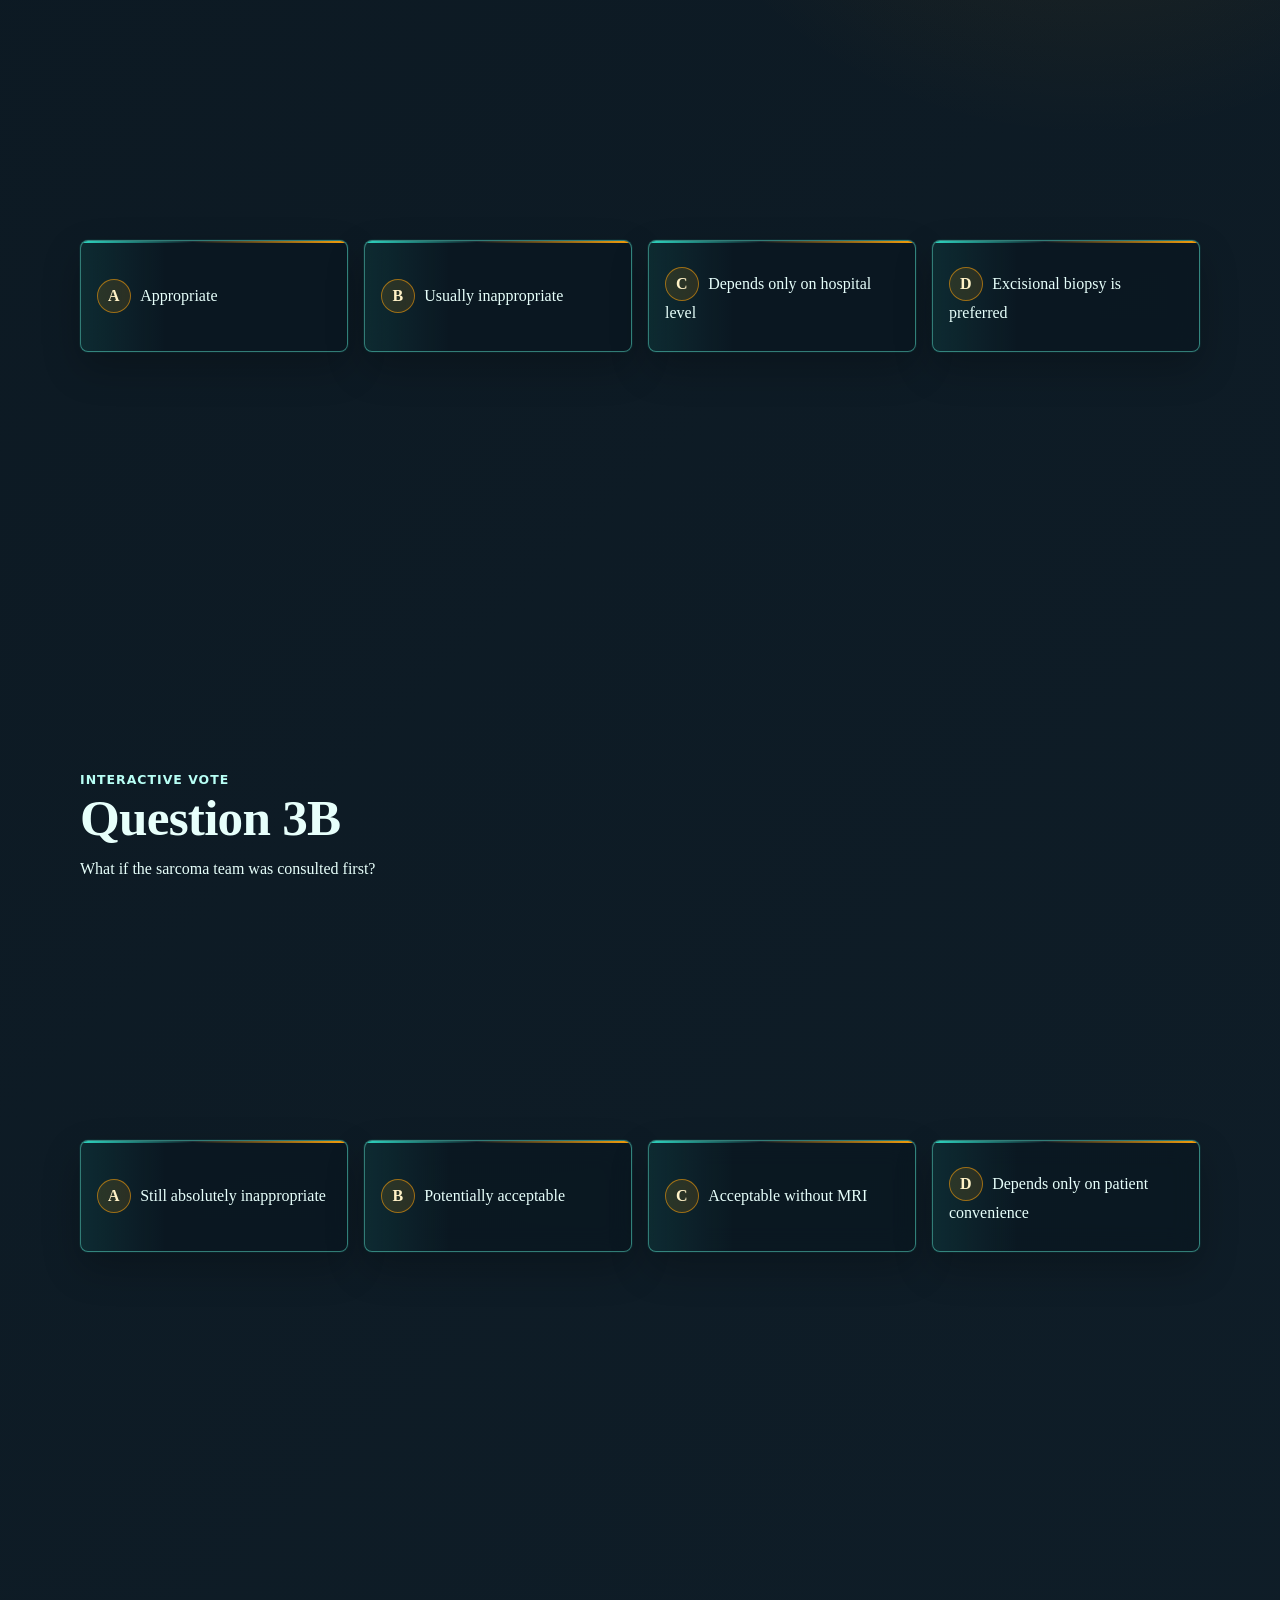
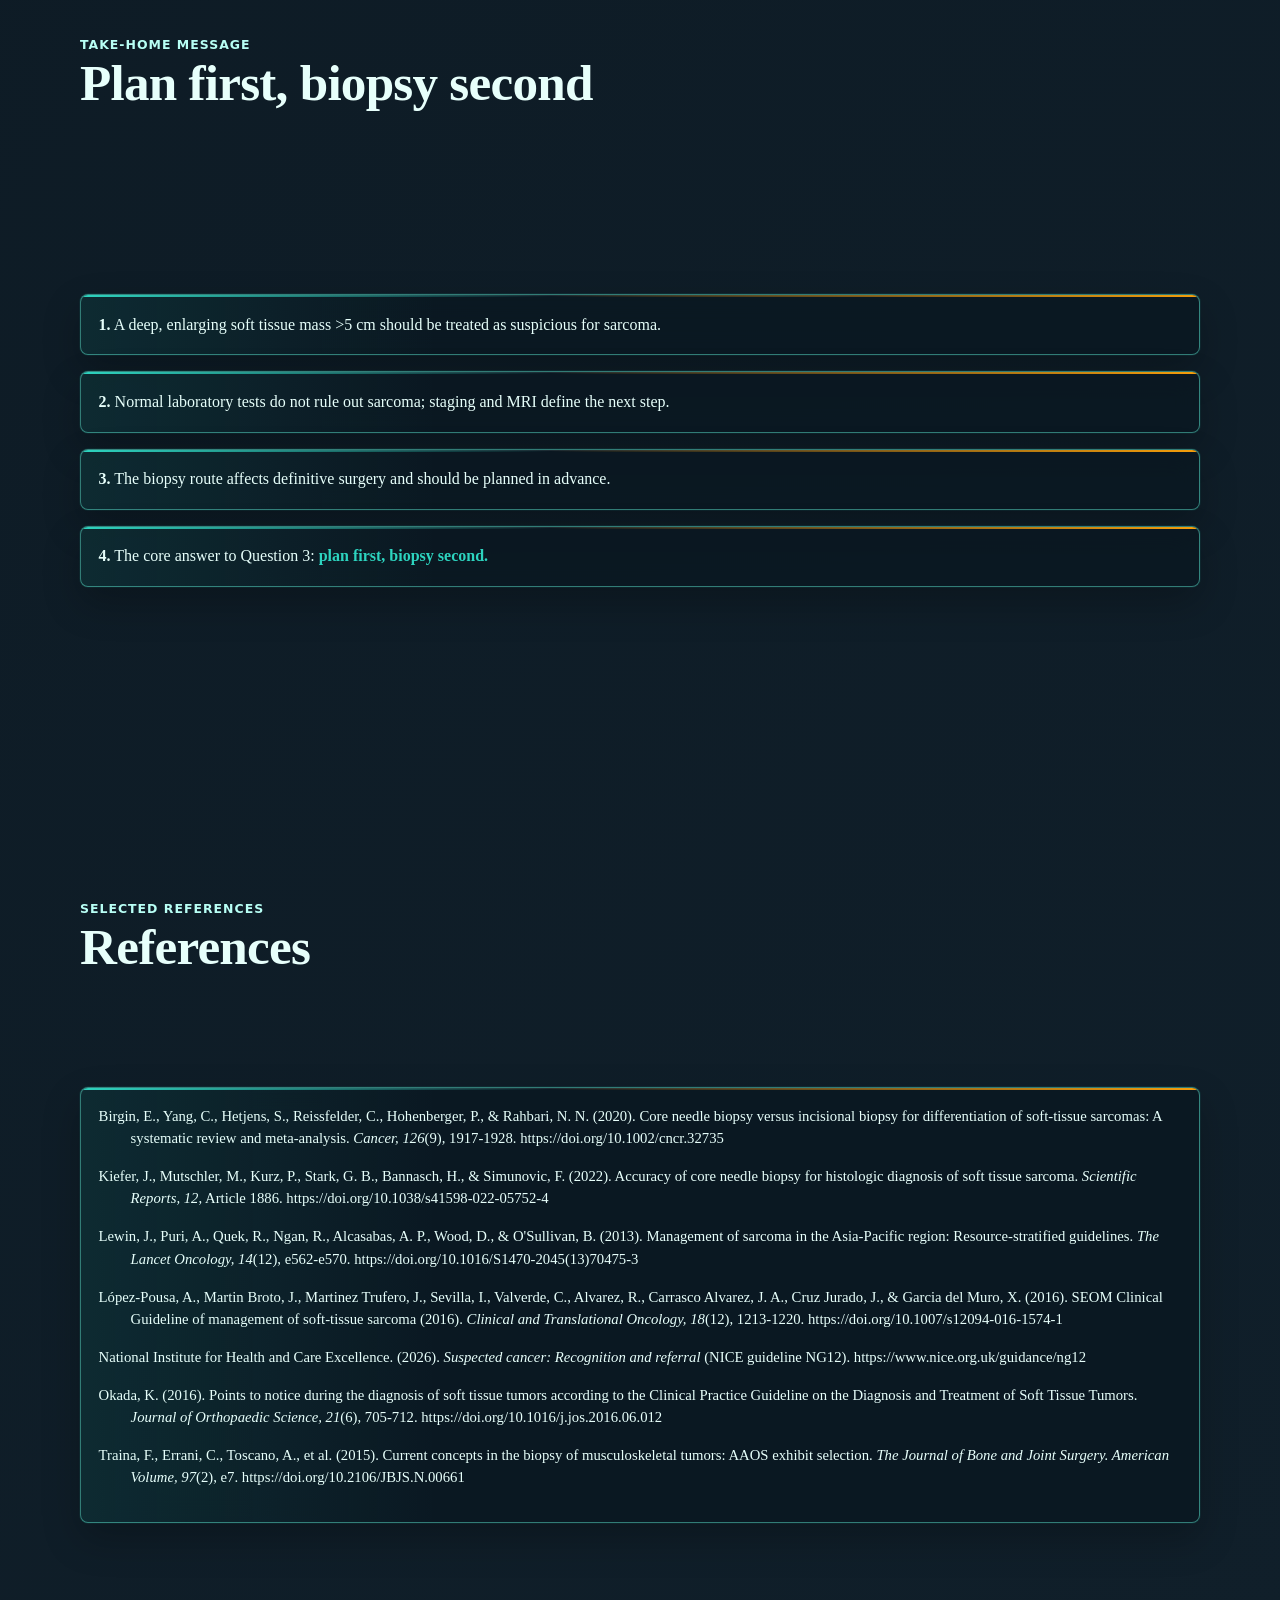
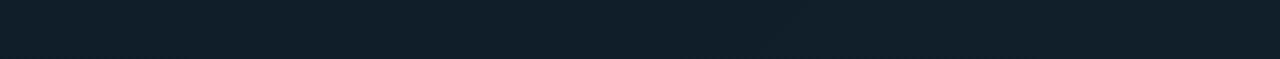
==== commit 0ef722df: "Add biopsy images and interaction sections" ====
--- a/index.html
+++ b/index.html
@@ -95,6 +95,14 @@
           <span class="kicker">Suspicion threshold</span>
           <h2>Why should this mass be treated as suspicious?</h2>
         </div>
+        <div class="image-strip">
+          <figure class="figure-card wide">
+            <img src="sar1.png" alt="Guideline warning signs for suspicious soft tissue masses" />
+          </figure>
+          <figure class="figure-card">
+            <img src="sar2.png" alt="Soft tissue sarcoma referral and warning sign summary" />
+          </figure>
+        </div>
         <div class="flag-grid">
           <article class="metric-card">
             <strong>Adult</strong>
@@ -180,6 +188,14 @@
           <span class="kicker">Local roadmap</span>
           <h2>MRI before biopsy</h2>
         </div>
+        <div class="image-grid two">
+          <figure class="figure-card">
+            <img src="mri1.png" alt="MRI example showing a suspicious soft tissue tumor" />
+          </figure>
+          <figure class="figure-card">
+            <img src="mri2.png" alt="MRI example showing local anatomy for biopsy planning" />
+          </figure>
+        </div>
         <div class="two-col">
           <article class="panel">
             <h3>Imaging description</h3>
@@ -202,6 +218,9 @@
         <div class="signal">
           Guideline principle: <strong>MRI should be performed before biopsy</strong> in suspected soft tissue sarcoma.
         </div>
+        <figure class="figure-card evidence-figure">
+          <img src="mri3.png" alt="Guideline excerpt supporting MRI before biopsy in suspected soft tissue sarcoma" />
+        </figure>
         <p class="refline">Reference: López-Pousa et al., SEOM Clinical Guideline of soft-tissue sarcoma, 2016.</p>
         <aside class="speaker-note">
           Contrast retention 代表顯影劑在腫瘤內停留，常提示腫瘤具有實質性血流供應或較豐富的間質成分；在 myxoid tumor 中，也可能和黏液樣基質造成的延遲顯影有關。
@@ -241,26 +260,90 @@
           <span class="kicker">Biopsy method</span>
           <h2>Why core needle biopsy?</h2>
         </div>
-        <div class="two-col">
-          <article class="panel emphasis">
-            <h3>Preferred concept</h3>
-            <p class="big-text">Image-guided core needle biopsy is often favored over unplanned excision.</p>
-          </article>
-          <article class="panel">
-            <ul>
-              <li>Less invasive than open incisional biopsy</li>
-              <li>Can provide adequate diagnostic tissue</li>
-              <li>Allows a controlled biopsy route</li>
-              <li>Supports planning for definitive treatment</li>
-            </ul>
-          </article>
+        <div class="table-wrap">
+          <table class="comparison-table">
+            <thead>
+              <tr>
+                <th>Method</th>
+                <th>How it works</th>
+                <th>Strengths</th>
+                <th>Limitations / cautions</th>
+                <th>Typical role</th>
+              </tr>
+            </thead>
+            <tbody>
+              <tr>
+                <td><strong>FNA</strong><br /><span>Fine needle aspiration</span></td>
+                <td>Uses a thin needle to aspirate cells for cytology.</td>
+                <td>Minimally invasive.</td>
+                <td>Lower diagnostic accuracy; higher risk of non-diagnostic or non-representative samples.</td>
+                <td>Not recommended as routine biopsy for suspected soft tissue sarcoma.</td>
+              </tr>
+              <tr class="highlight-row">
+                <td><strong>CNB</strong><br /><span>Core needle biopsy</span></td>
+                <td>Uses a larger needle to obtain tissue core samples, often image-guided.</td>
+                <td>High accuracy; outpatient local anesthesia; lower complication risk than incisional biopsy.</td>
+                <td>Accuracy may be lower in some locations or histologies; negative CNB does not always exclude malignancy.</td>
+                <td>Preferred first-line technique in many suspected sarcoma work-ups.</td>
+              </tr>
+              <tr>
+                <td><strong>IB</strong><br /><span>Incisional biopsy</span></td>
+                <td>Open surgical incision obtains a larger tissue sample.</td>
+                <td>More tissue for histology, molecular tests, tissue banking, or difficult diagnosis.</td>
+                <td>More invasive; incision must be planned along future resection route with careful hemostasis.</td>
+                <td>Used when percutaneous biopsy is inconclusive or larger tissue is required.</td>
+              </tr>
+              <tr>
+                <td><strong>Excisional biopsy</strong></td>
+                <td>Removes the whole lesion.</td>
+                <td>Can be definitive for selected small superficial lesions.</td>
+                <td>Not appropriate for large, deep, suspicious masses; should follow imaging.</td>
+                <td>Limited to superficial tumors &lt;3 cm and away from critical structures.</td>
+              </tr>
+            </tbody>
+          </table>
         </div>
         <div class="signal">
-          Evidence: core needle biopsy showed comparable diagnostic accuracy to incisional biopsy in a 2022 sarcoma center study.
-        </div>
-        <p class="refline">Reference: Kiefer et al., Scientific Reports, 2022.</p>
-        <aside class="speaker-note">
-          重點不是把腫瘤整顆先挖掉，而是用足夠、正確路徑的組織診斷來規劃後續治療。
+          Clinical synthesis: <strong>image-guided CNB is generally favored</strong> because it balances diagnostic accuracy, low invasiveness, lower contamination risk, cost, and route control.
+        </div>
+        <figure class="figure-card cnb-figure">
+          <img src="cnb.png" alt="Core needle biopsy clinical example with MRI and biopsy device" />
+          <figcaption>
+            Example of a large contrast-enhanced leg tumor sampled with a core needle biopsy device, enabling rapid histologic diagnosis and tumor board discussion.
+          </figcaption>
+        </figure>
+        <p class="refline">
+          References: Traina et al., 2015; Okada, 2016; Lewin et al., 2013; Birgin et al., 2020; Kiefer et al., 2022.
+        </p>
+        <aside class="speaker-note">
+          重點不是把腫瘤整顆先挖掉，而是用足夠、正確路徑的組織診斷來規劃後續治療。這張圖是一位 78 歲病人，左腿有大型可觸摸腫塊。MRI 顯示 15 乘 9 公分的異質性顯影腫瘤，醫療團隊使用 HistoCore core needle biopsy device 取樣。初診後一天，病理就診斷為 high-grade sarcoma；五天後免疫組織化學進一步確認為 undifferentiated pleomorphic sarcoma，使團隊能在初診後七天進入跨專科 tumor board 討論。
+        </aside>
+      </section>
+
+      <section class="section route-case">
+        <div class="section-title">
+          <span class="kicker">Route selection challenge</span>
+          <h2>Which biopsy route would you choose?</h2>
+          <p>Look at the MRI and choose the route that is more likely to obtain diagnostic tissue.</p>
+        </div>
+        <figure class="figure-card route-figure">
+          <img src="case%20example.png" alt="MRI case example with red and green biopsy route arrows" />
+        </figure>
+        <div class="poll-grid route-poll" data-poll>
+          <button class="choice" type="button" data-choice="red"><span>R</span>Red arrow: posterior CNB route</button>
+          <button class="choice correct" type="button" data-choice="green"><span>G</span>Green arrow: more enhancing ventral region</button>
+        </div>
+        <div class="answer-panel" data-answer>
+          <strong>Teaching point: Green arrow is the better diagnostic target in this case.</strong>
+          <ul>
+            <li>The red-arrow posterior CNBs were chosen to avoid the peroneal nerve but were inconclusive.</li>
+            <li>The green-arrow ventral region showed stronger enhancement and ultimately required open biopsy.</li>
+            <li>Two failed CNBs delayed diagnosis by about 2.5 weeks.</li>
+            <li>A negative or non-diagnostic CNB does not exclude malignancy; clinical, radiologic, and pathologic correlation is essential.</li>
+          </ul>
+        </div>
+        <aside class="speaker-note">
+          這是一位 19 歲女孩的腿部腫瘤 MRI。影像顯示一顆異質性、顯影明顯的腫瘤。醫療團隊一開始選擇從腫瘤後側做兩次經皮粗針切片，也就是圖中的紅色箭頭，主要是因為腫瘤腹側和腓神經關係很近，希望避開神經。不過兩次切片都沒有得到明確病理結果。後來必須從顯影更明顯的腹側區域，也就是綠色箭頭，做 open biopsy，才診斷出 extraskeletal Ewing sarcoma。這個案例造成大約兩週半的診斷延遲，也提醒我們：陰性或無法診斷的 CNB 不能直接排除惡性，臨床、影像和病理必須一起判讀。
         </aside>
       </section>
 
@@ -329,9 +412,20 @@
         </div>
         <div class="panel apa-list">
           <p>
+            Birgin, E., Yang, C., Hetjens, S., Reissfelder, C., Hohenberger, P., & Rahbari, N. N. (2020).
+            Core needle biopsy versus incisional biopsy for differentiation of soft-tissue sarcomas:
+            A systematic review and meta-analysis. <i>Cancer, 126</i>(9), 1917-1928.
+            https://doi.org/10.1002/cncr.32735
+          </p>
+          <p>
             Kiefer, J., Mutschler, M., Kurz, P., Stark, G. B., Bannasch, H., & Simunovic, F. (2022).
             Accuracy of core needle biopsy for histologic diagnosis of soft tissue sarcoma.
             <i>Scientific Reports, 12</i>, Article 1886. https://doi.org/10.1038/s41598-022-05752-4
+          </p>
+          <p>
+            Lewin, J., Puri, A., Quek, R., Ngan, R., Alcasabas, A. P., Wood, D., & O'Sullivan, B. (2013).
+            Management of sarcoma in the Asia-Pacific region: Resource-stratified guidelines.
+            <i>The Lancet Oncology, 14</i>(12), e562-e570. https://doi.org/10.1016/S1470-2045(13)70475-3
           </p>
           <p>
             López-Pousa, A., Martin Broto, J., Martinez Trufero, J., Sevilla, I., Valverde, C.,
@@ -345,6 +439,17 @@
             <i>Suspected cancer: Recognition and referral</i> (NICE guideline NG12).
             https://www.nice.org.uk/guidance/ng12
           </p>
+          <p>
+            Okada, K. (2016). Points to notice during the diagnosis of soft tissue tumors according to the
+            Clinical Practice Guideline on the Diagnosis and Treatment of Soft Tissue Tumors.
+            <i>Journal of Orthopaedic Science, 21</i>(6), 705-712. https://doi.org/10.1016/j.jos.2016.06.012
+          </p>
+          <p>
+            Traina, F., Errani, C., Toscano, A., et al. (2015). Current concepts in the biopsy of
+            musculoskeletal tumors: AAOS exhibit selection.
+            <i>The Journal of Bone and Joint Surgery. American Volume, 97</i>(2), e7.
+            https://doi.org/10.2106/JBJS.N.00661
+          </p>
         </div>
       </section>
     </main>
--- a/style.css
+++ b/style.css
@@ -10,6 +10,8 @@
   --accent: #2dd4bf;
   --accent-2: #f59e0b;
   --shadow: rgba(0, 0, 0, 0.24);
+  --serif: "Iowan Old Style", "Palatino Linotype", Palatino, Georgia, "Noto Serif TC", serif;
+  --sans: ui-sans-serif, system-ui, -apple-system, BlinkMacSystemFont, "Noto Sans TC", "Segoe UI", sans-serif;
 }
 
 * {
@@ -18,12 +20,13 @@
 
 html {
   scroll-behavior: smooth;
+  scroll-padding-top: 80px;
 }
 
 body {
   margin: 0;
   color: var(--ink);
-  font-family: ui-sans-serif, system-ui, -apple-system, BlinkMacSystemFont, "Noto Sans TC", "Segoe UI", sans-serif;
+  font-family: var(--serif);
   line-height: 1.5;
   background:
     radial-gradient(circle at 16% 10%, rgba(45, 212, 191, 0.14), transparent 28rem),
@@ -51,6 +54,17 @@
   backdrop-filter: blur(14px);
 }
 
+.topbar,
+button,
+nav a,
+.eyebrow,
+.kicker,
+.panel-label,
+.path-node span,
+.refline {
+  font-family: var(--sans);
+}
+
 .brand {
   display: inline-flex;
   align-items: center;
@@ -119,6 +133,21 @@
   align-items: center;
 }
 
+.hero,
+.section {
+  opacity: 0;
+  transform: translateY(34px) scale(0.986);
+  transition:
+    opacity 760ms ease,
+    transform 920ms cubic-bezier(0.2, 0.8, 0.2, 1);
+}
+
+.hero.in-view,
+.section.in-view {
+  opacity: 1;
+  transform: translateY(0) scale(1);
+}
+
 .hero-inner {
   text-align: center;
 }
@@ -145,12 +174,14 @@
   margin: 1rem auto 0;
   font-size: clamp(2.6rem, 7vw, 6.4rem);
   line-height: 0.98;
+  letter-spacing: -0.02em;
   text-shadow: 0 0 26px rgba(45, 212, 191, 0.26);
 }
 
 h2 {
   font-size: clamp(2rem, 4vw, 4rem);
   line-height: 1.05;
+  letter-spacing: -0.015em;
   margin-bottom: 0.8rem;
 }
 
@@ -194,6 +225,42 @@
   backdrop-filter: blur(12px);
 }
 
+.section.in-view .panel,
+.section.in-view .metric-card,
+.section.in-view .choice,
+.section.in-view .signal {
+  animation: floatIn 650ms both;
+}
+
+.section.in-view .panel:nth-child(2),
+.section.in-view .metric-card:nth-child(2),
+.section.in-view .choice:nth-child(2) {
+  animation-delay: 80ms;
+}
+
+.section.in-view .panel:nth-child(3),
+.section.in-view .metric-card:nth-child(3),
+.section.in-view .choice:nth-child(3) {
+  animation-delay: 150ms;
+}
+
+.section.in-view .metric-card:nth-child(4),
+.section.in-view .choice:nth-child(4) {
+  animation-delay: 220ms;
+}
+
+@keyframes floatIn {
+  from {
+    opacity: 0;
+    transform: translateY(18px);
+  }
+
+  to {
+    opacity: 1;
+    transform: translateY(0);
+  }
+}
+
 .path-node::before,
 .panel::before,
 .metric-card::before,
@@ -236,7 +303,9 @@
 .two-col,
 .three-col,
 .flag-grid,
-.poll-grid {
+.poll-grid,
+.image-grid,
+.image-strip {
   display: grid;
   gap: 1rem;
 }
@@ -252,6 +321,17 @@
 .flag-grid,
 .poll-grid {
   grid-template-columns: repeat(4, minmax(0, 1fr));
+}
+
+.image-grid.two {
+  grid-template-columns: repeat(2, minmax(0, 1fr));
+  margin-bottom: 1.3rem;
+}
+
+.image-strip {
+  grid-template-columns: 1.35fr 0.65fr;
+  align-items: stretch;
+  margin-bottom: 1.3rem;
 }
 
 .panel,
@@ -259,6 +339,115 @@
 .signal,
 .answer-panel {
   padding: 1.1rem;
+}
+
+.figure-card {
+  position: relative;
+  overflow: hidden;
+  margin: 0;
+  border: 1.5px solid var(--line);
+  border-radius: 8px;
+  background:
+    linear-gradient(90deg, rgba(45, 212, 191, 0.08), transparent 35%),
+    rgba(10, 24, 34, 0.74);
+  box-shadow:
+    0 16px 38px var(--shadow),
+    0 0 0 1px rgba(45, 212, 191, 0.08),
+    inset 0 1px 0 rgba(255, 255, 255, 0.08);
+}
+
+.figure-card::before {
+  content: "";
+  position: absolute;
+  inset: 0 0 auto 0;
+  height: 2px;
+  background: linear-gradient(90deg, var(--accent), transparent 42%, var(--accent-2));
+  z-index: 1;
+}
+
+.figure-card img {
+  display: block;
+  width: 100%;
+  height: 100%;
+  max-height: 360px;
+  object-fit: contain;
+}
+
+.figure-card.wide img {
+  object-fit: contain;
+}
+
+.evidence-figure {
+  margin-top: 1rem;
+}
+
+.evidence-figure img {
+  max-height: 300px;
+}
+
+.cnb-figure {
+  margin-top: 1.4rem;
+}
+
+.cnb-figure img {
+  max-height: 520px;
+}
+
+.route-figure {
+  margin-bottom: 1rem;
+}
+
+.route-figure img {
+  max-height: 440px;
+}
+
+figcaption {
+  padding: 0.8rem 1rem 1rem;
+  color: var(--muted);
+  font-family: var(--sans);
+  font-size: 0.86rem;
+}
+
+.table-wrap {
+  overflow-x: auto;
+  border: 1.5px solid var(--line);
+  border-radius: 8px;
+  background: rgba(10, 24, 34, 0.78);
+  box-shadow: 0 16px 38px var(--shadow);
+}
+
+.comparison-table {
+  width: 100%;
+  min-width: 900px;
+  border-collapse: collapse;
+  font-family: var(--sans);
+  font-size: 0.9rem;
+}
+
+.comparison-table th,
+.comparison-table td {
+  padding: 0.85rem;
+  vertical-align: top;
+  border-bottom: 1px solid rgba(94, 234, 212, 0.16);
+}
+
+.comparison-table th {
+  color: #c7fff7;
+  text-align: left;
+  background: rgba(45, 212, 191, 0.12);
+}
+
+.comparison-table td span {
+  color: var(--muted);
+  font-size: 0.78rem;
+}
+
+.comparison-table tbody tr:last-child td {
+  border-bottom: 0;
+}
+
+.comparison-table .highlight-row {
+  background: rgba(45, 212, 191, 0.08);
 }
 
 .panel.emphasis {
@@ -287,6 +476,7 @@
   color: var(--accent);
   font-size: clamp(2rem, 4vw, 3.5rem);
   line-height: 1;
+  font-family: var(--serif);
 }
 
 .metric-card span,
@@ -364,6 +554,27 @@
   display: block;
 }
 
+.answer-panel ul {
+  margin-bottom: 0;
+  padding-left: 1.1rem;
+}
+
+.route-poll {
+  grid-template-columns: repeat(2, minmax(0, 1fr));
+}
+
+.route-poll .choice:first-child span {
+  border-color: rgba(248, 113, 113, 0.72);
+  color: #fecaca;
+  background: rgba(239, 68, 68, 0.14);
+}
+
+.route-poll .choice.correct span {
+  border-color: rgba(74, 222, 128, 0.72);
+  color: #bbf7d0;
+  background: rgba(34, 197, 94, 0.14);
+}
+
 .message-list {
   display: grid;
   gap: 1rem;
@@ -388,6 +599,24 @@
   display: block;
 }
 
+@media (prefers-reduced-motion: reduce) {
+  html {
+    scroll-behavior: auto;
+  }
+
+  .hero,
+  .section,
+  .section.in-view .panel,
+  .section.in-view .metric-card,
+  .section.in-view .choice,
+  .section.in-view .signal {
+    opacity: 1;
+    transform: none;
+    transition: none;
+    animation: none;
+  }
+}
+
 .apa-list {
   font-size: 0.92rem;
 }
@@ -412,7 +641,10 @@
   .two-col,
   .three-col,
   .flag-grid,
-  .poll-grid {
+  .poll-grid,
+  .image-grid.two,
+  .image-strip,
+  .route-poll {
     grid-template-columns: 1fr;
   }
 
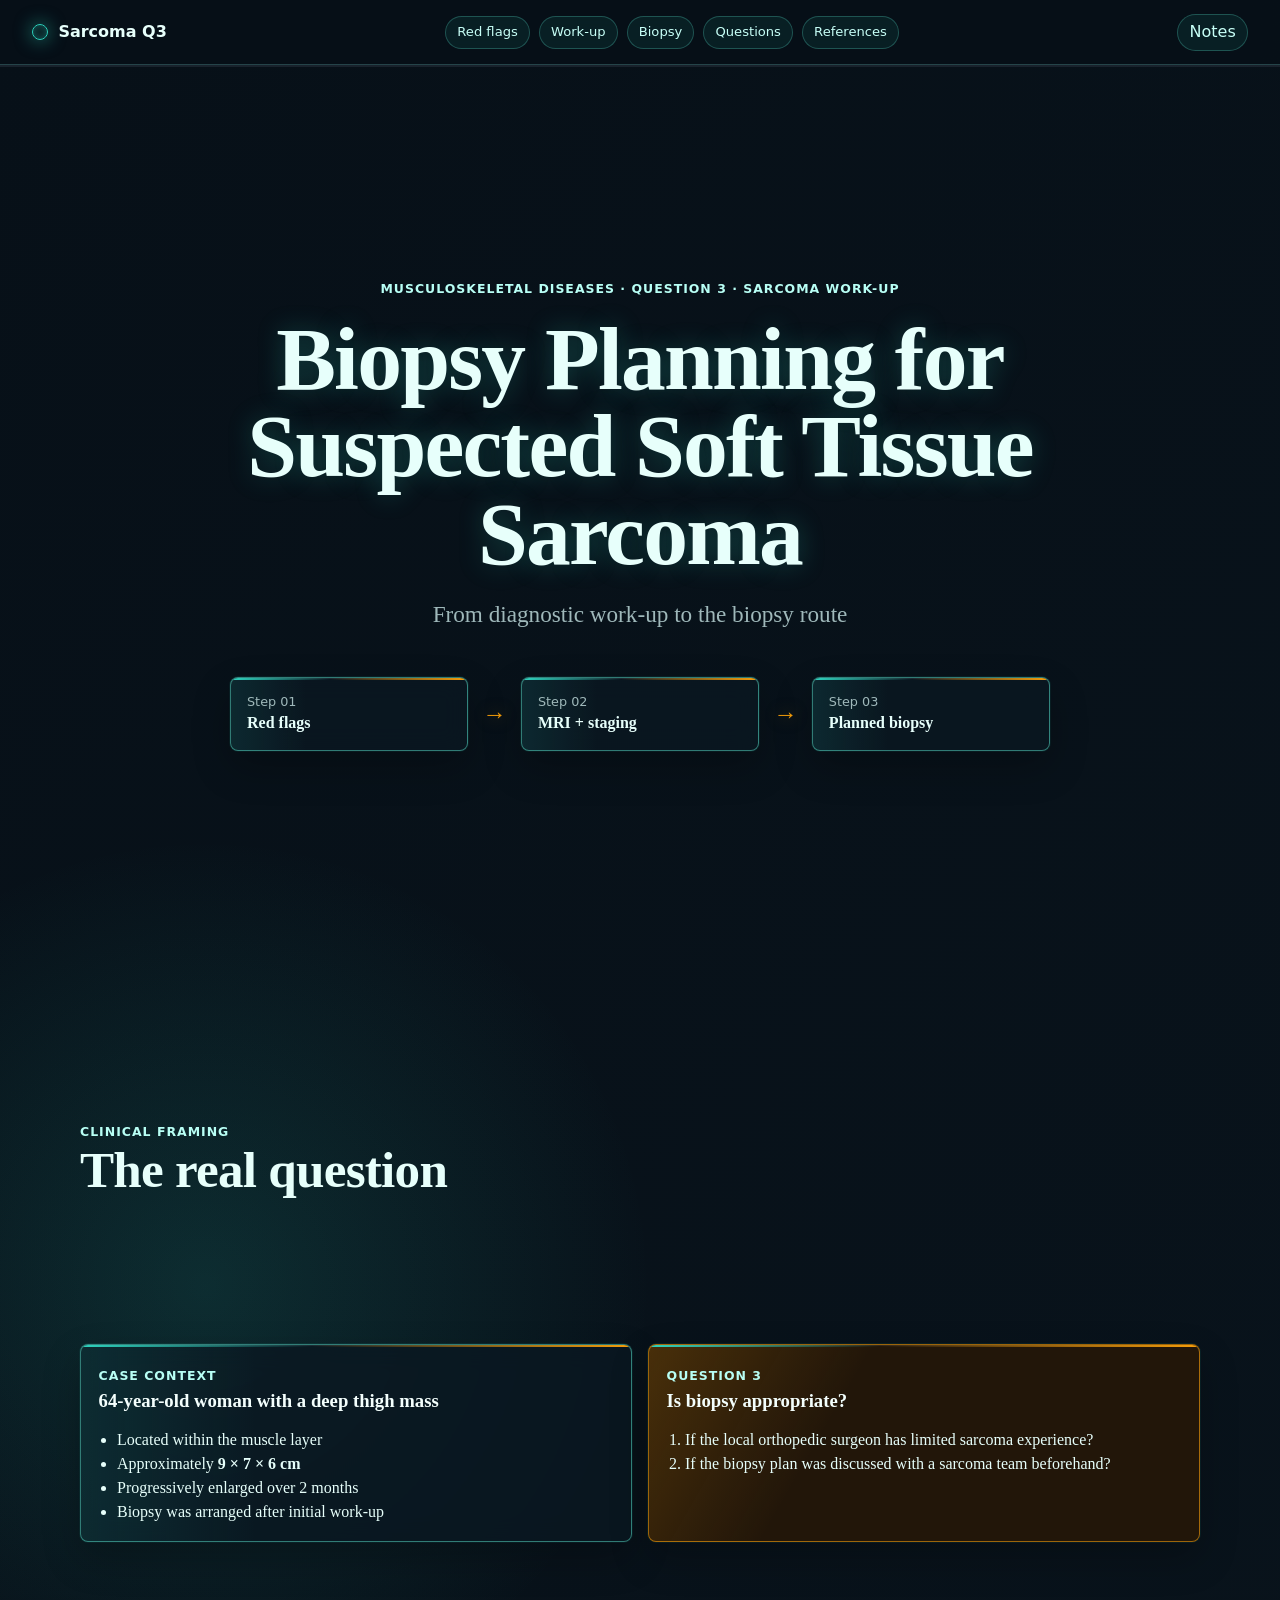
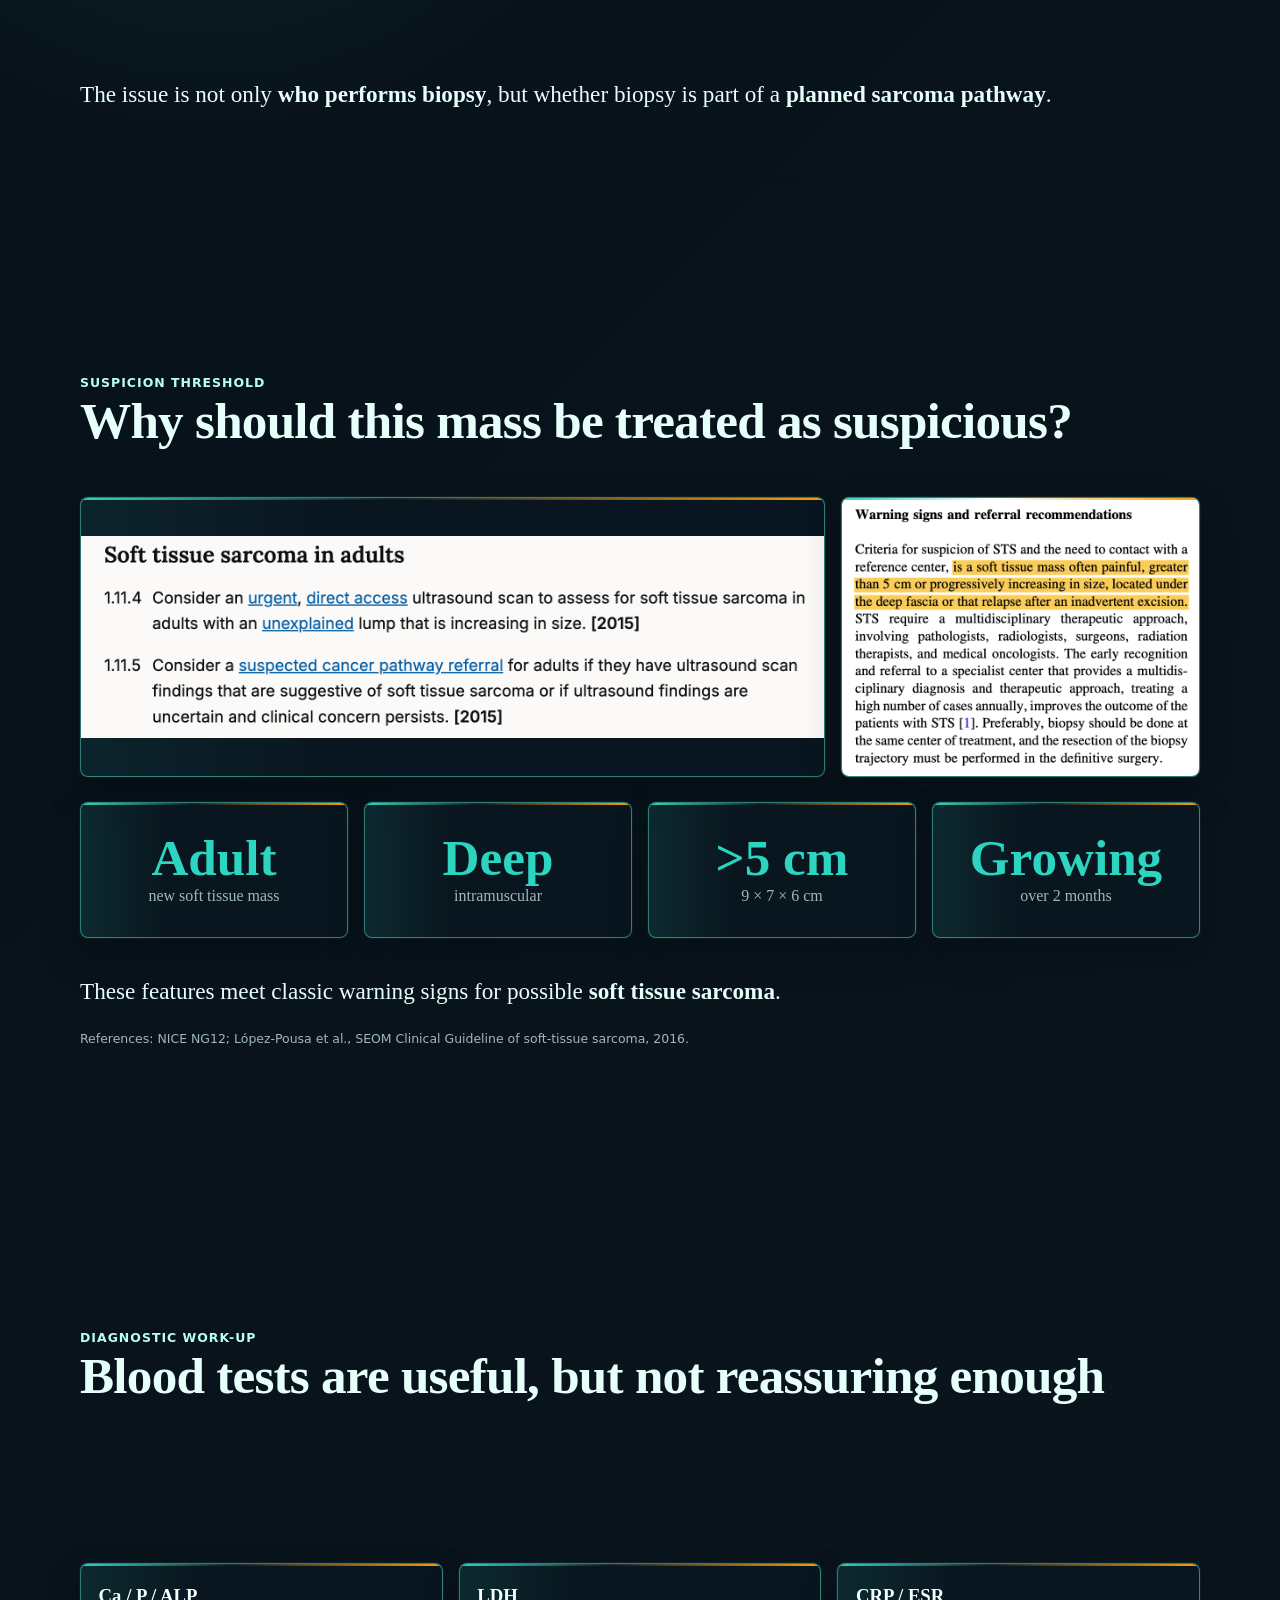
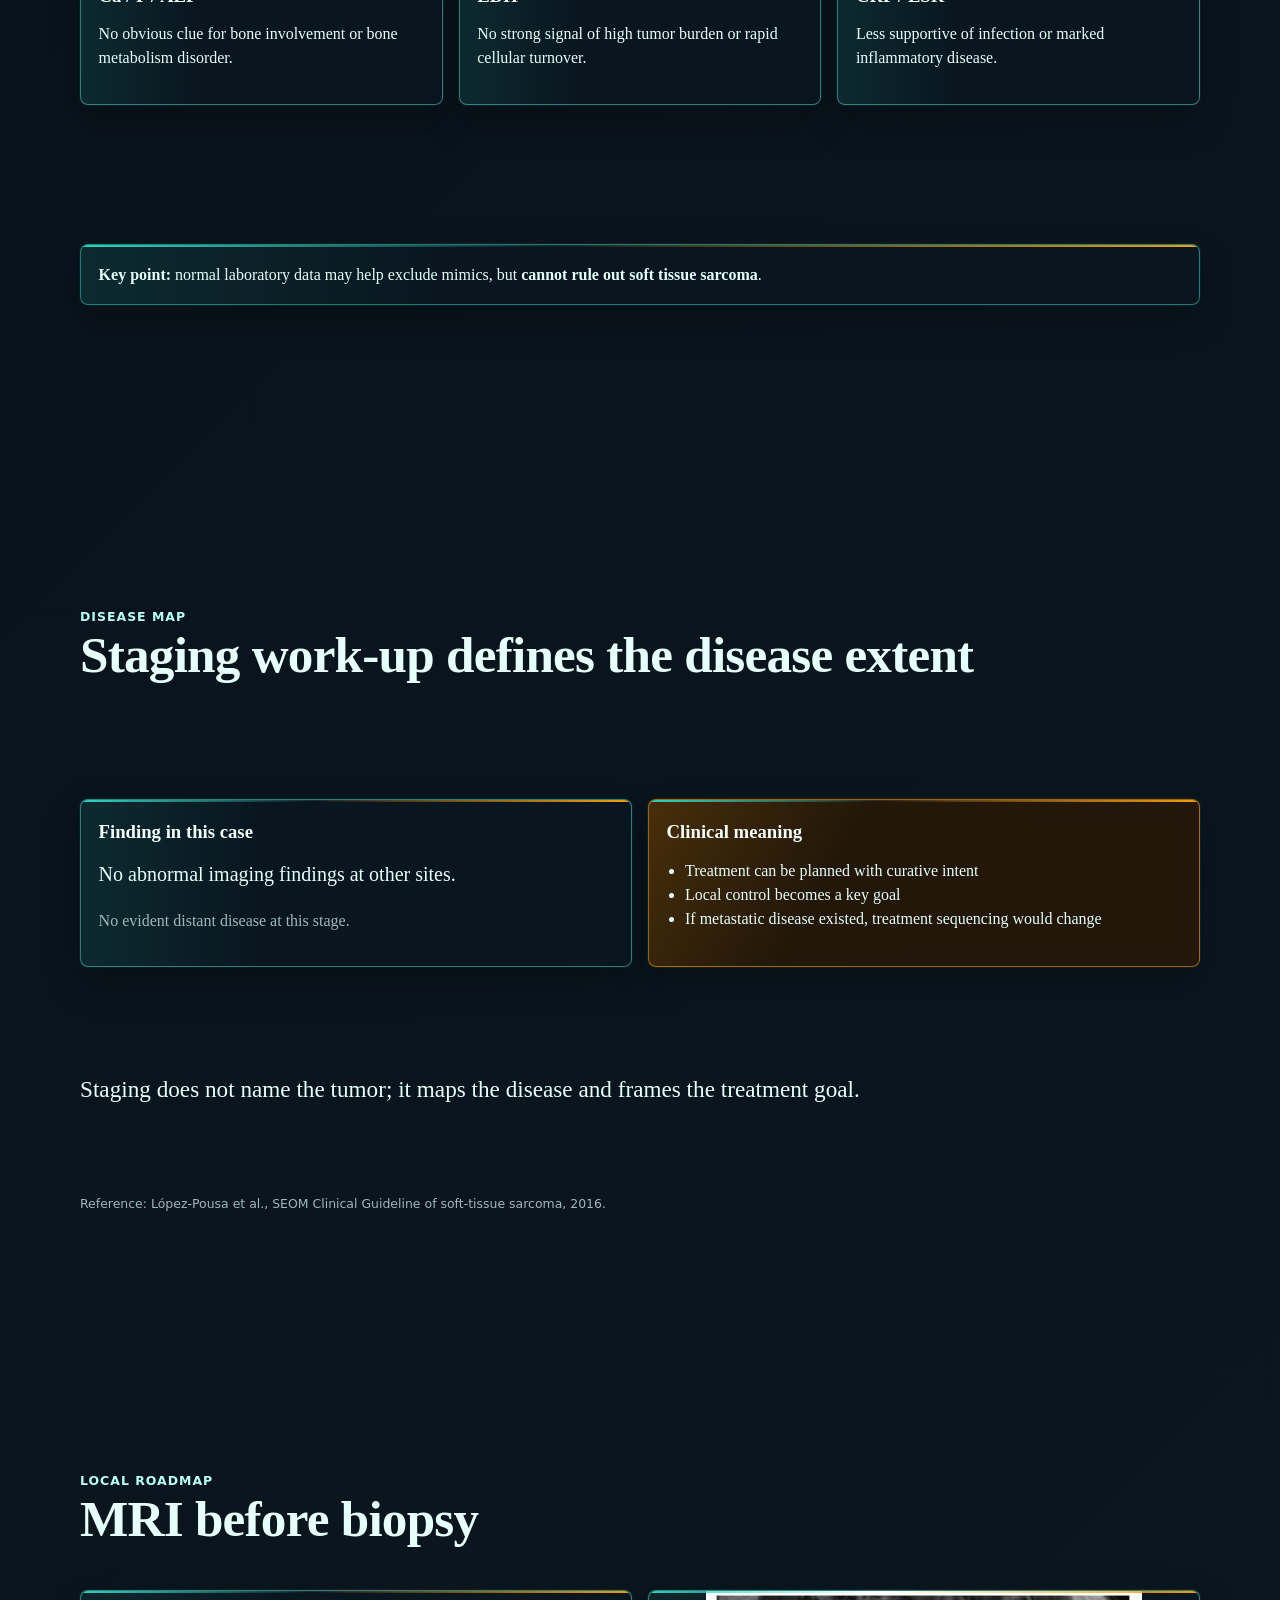
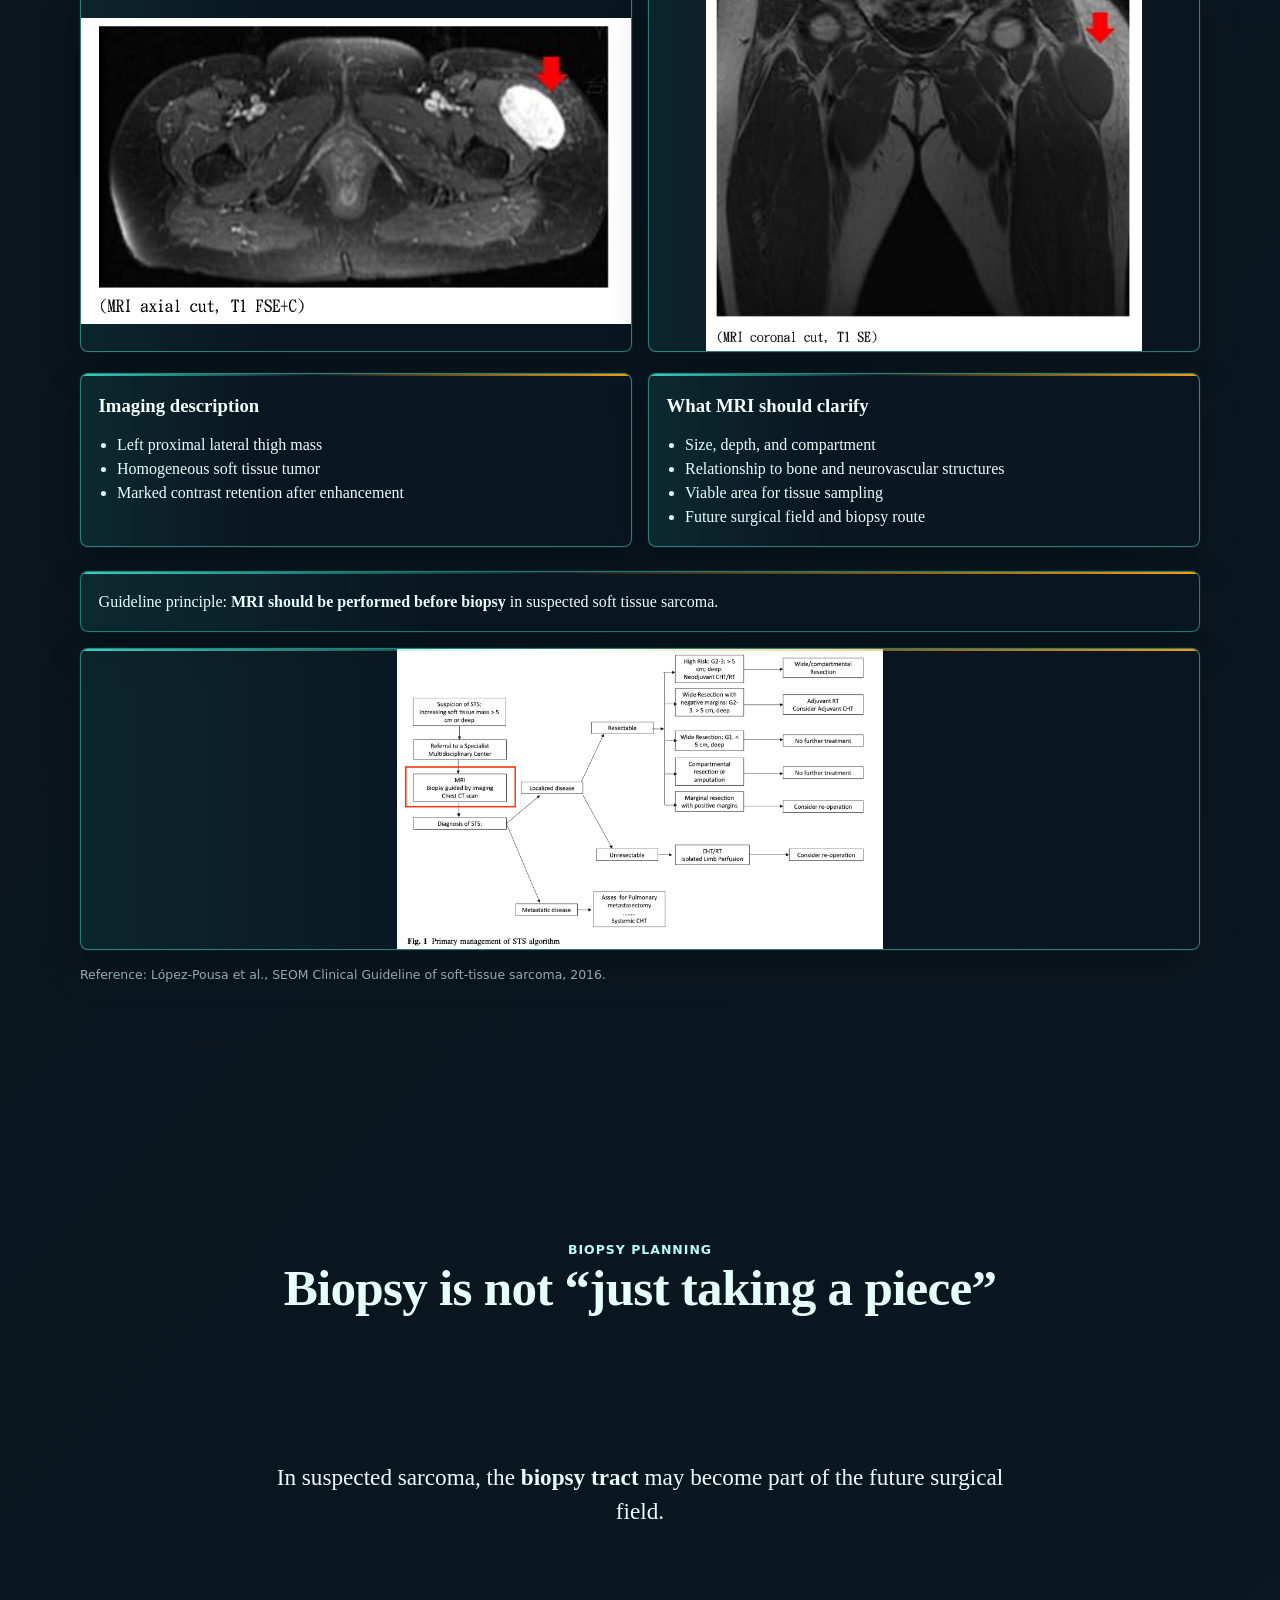
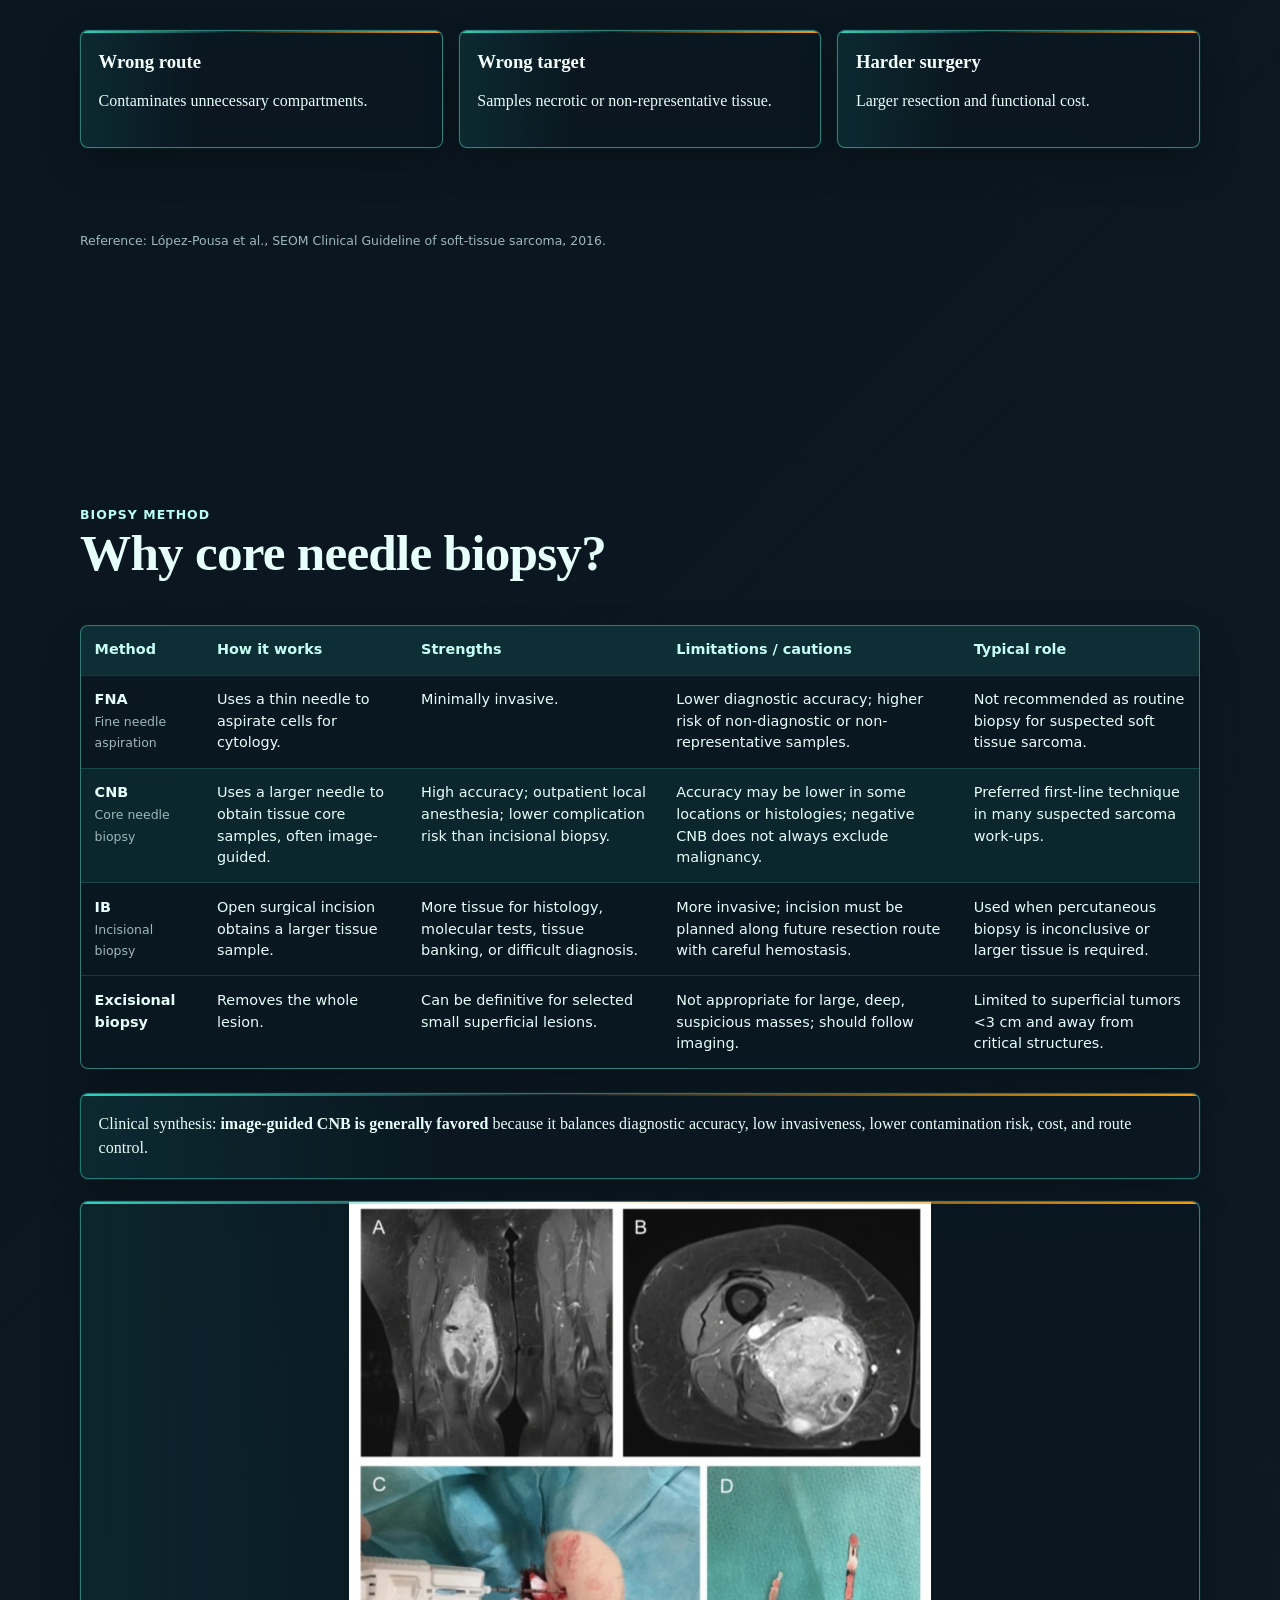
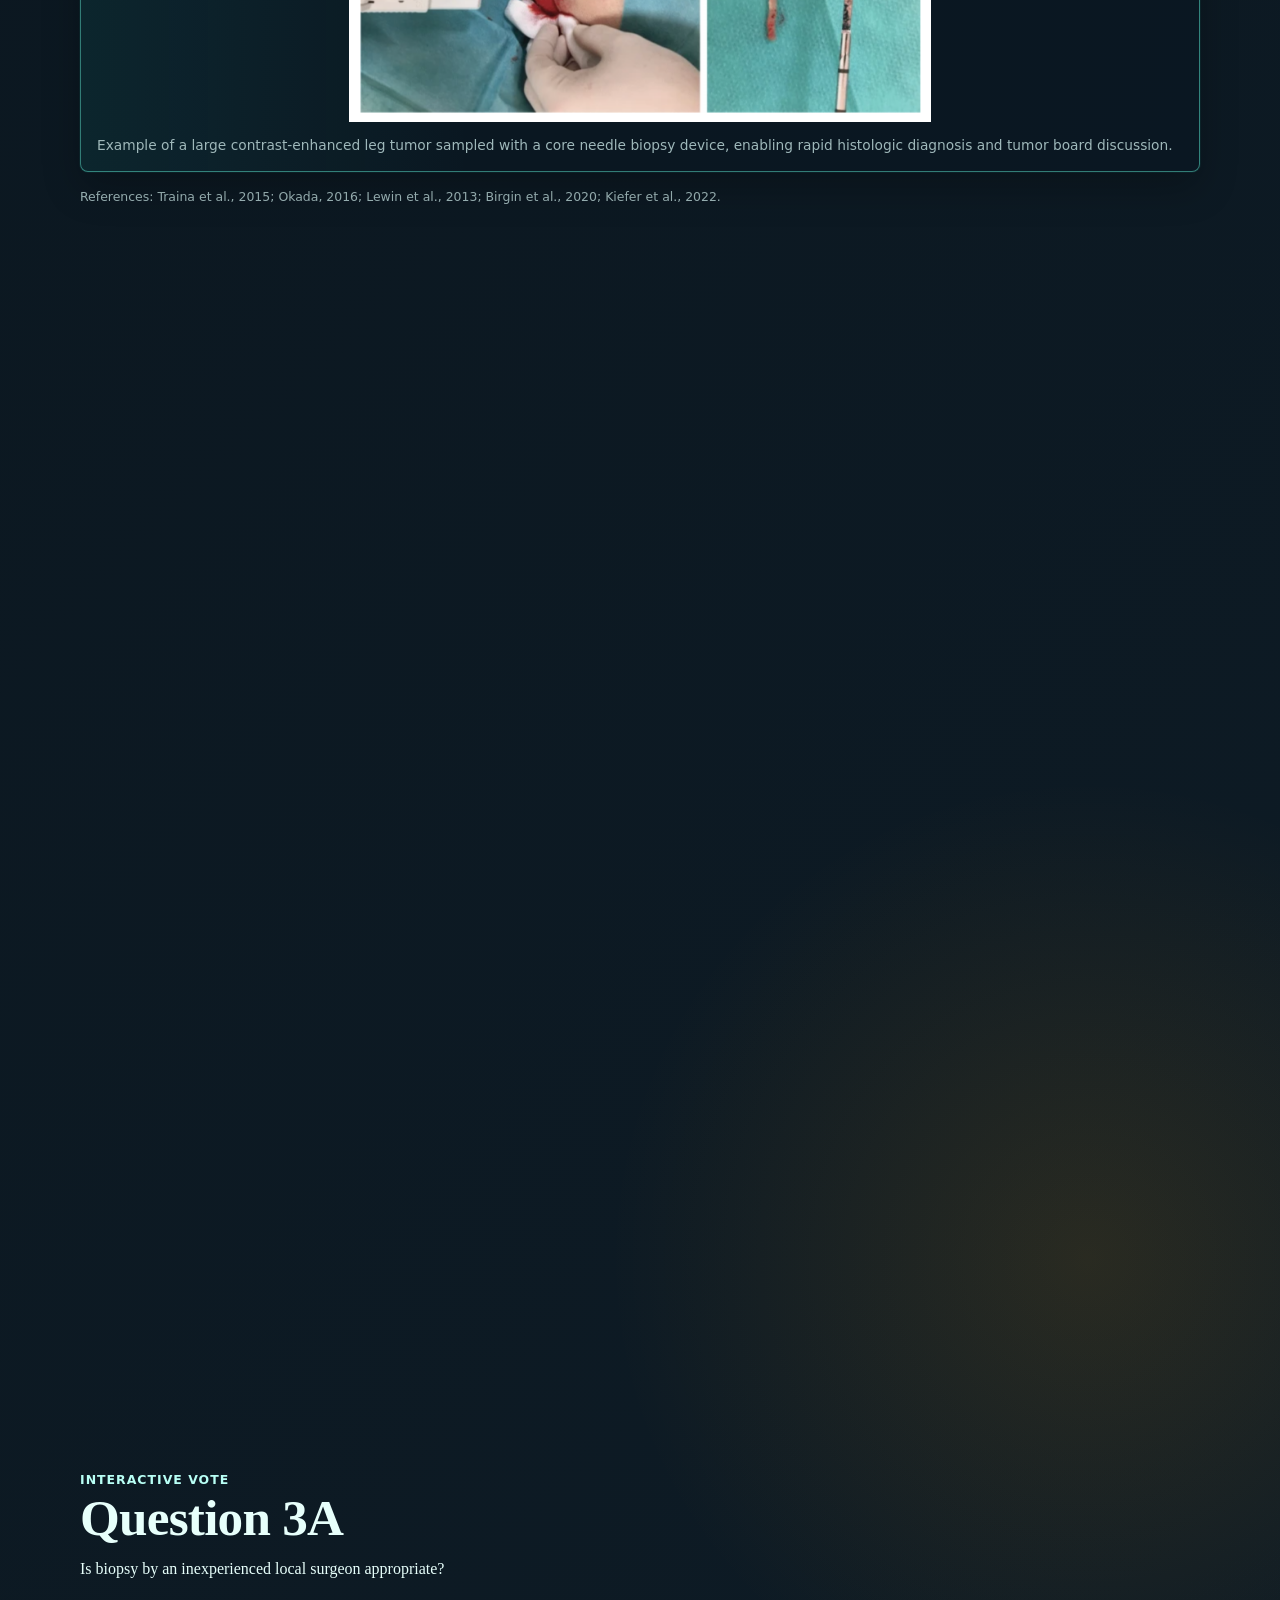
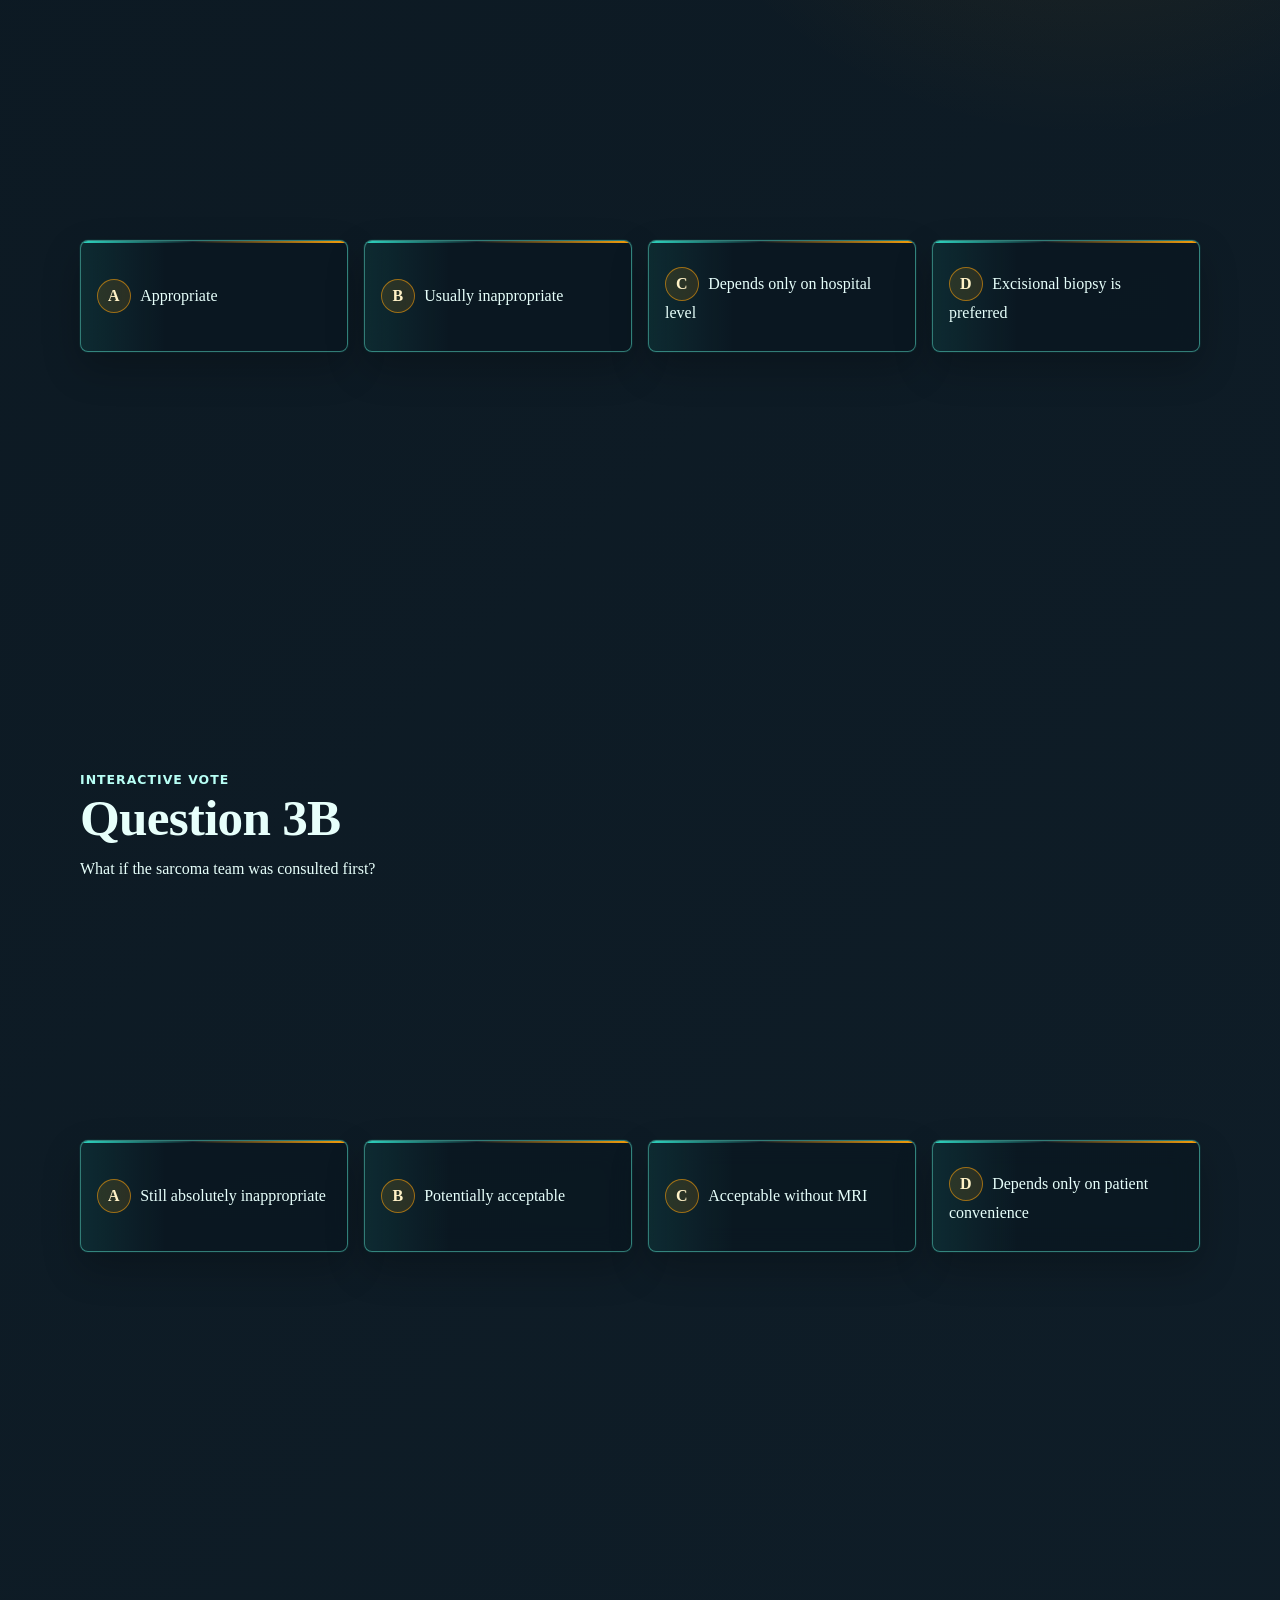
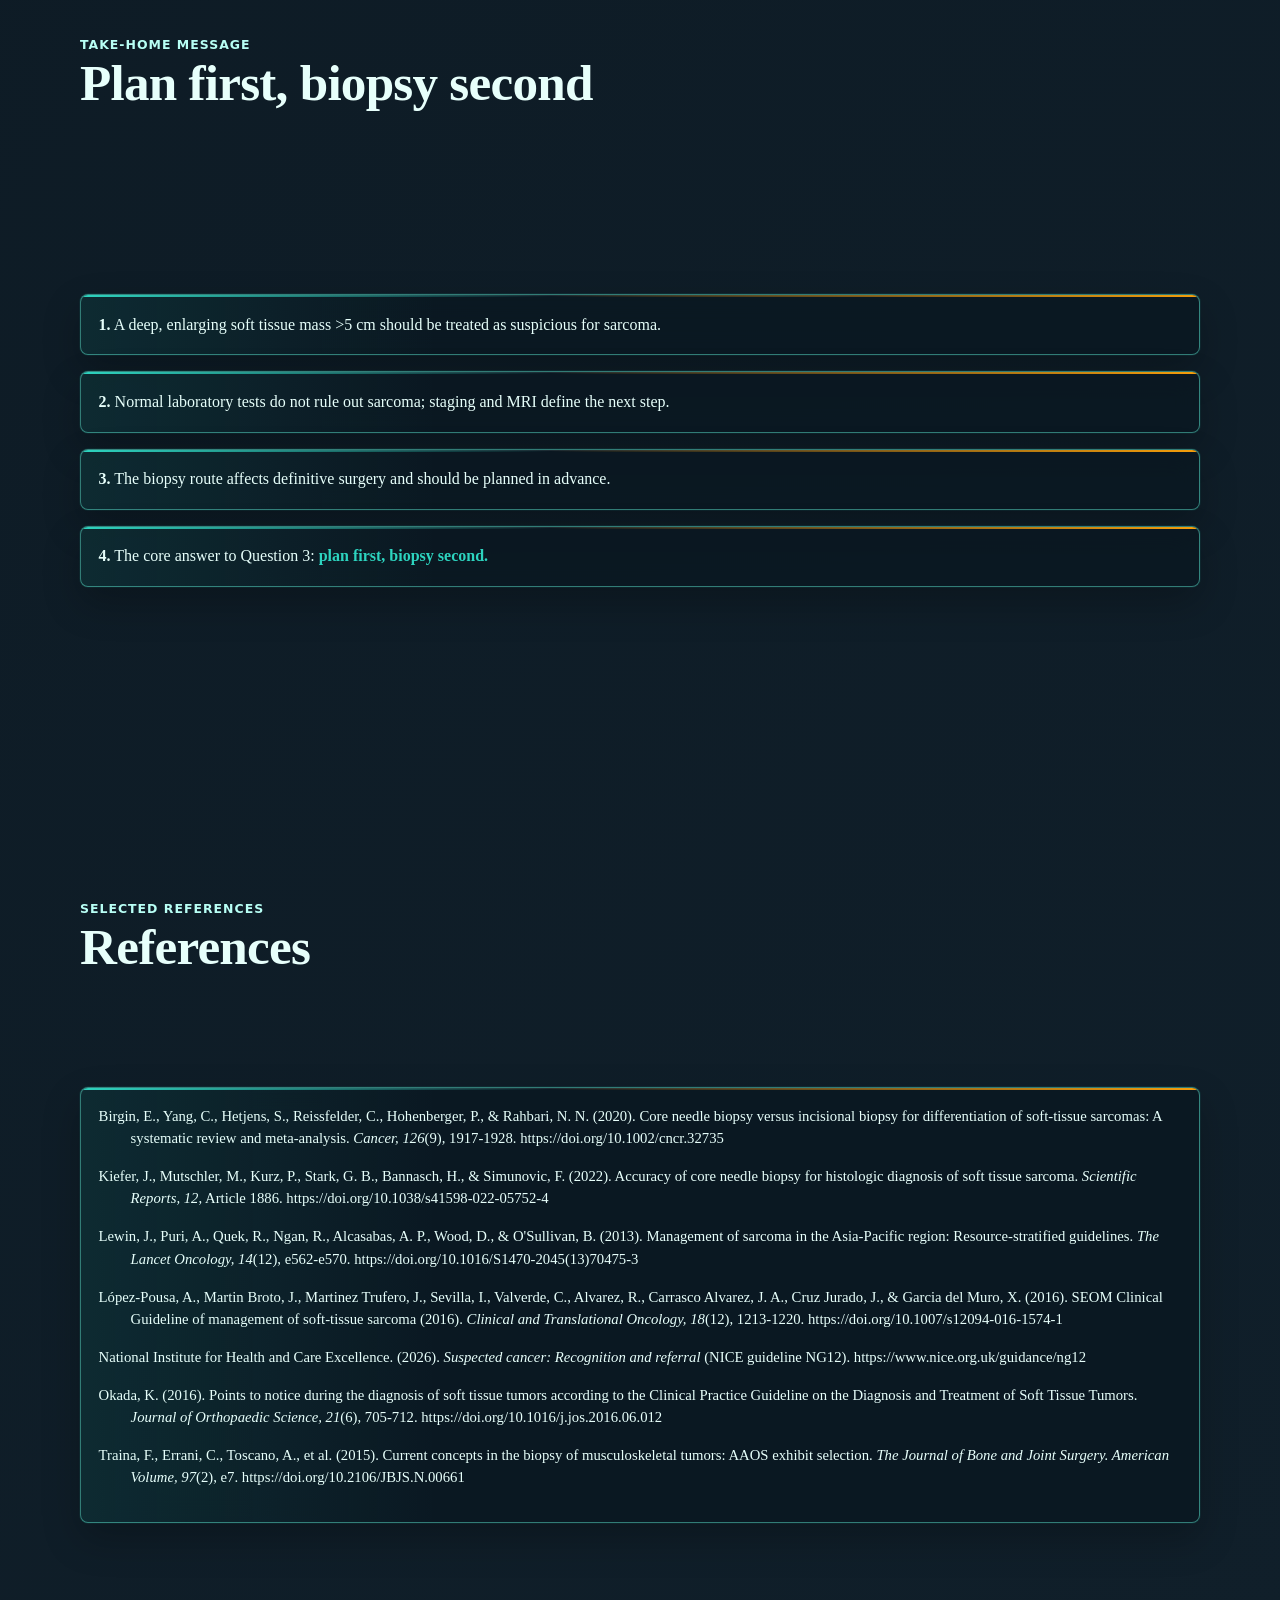
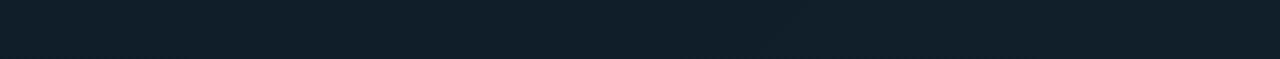
==== commit e54be107: "Add biopsy guideline table to question answer" ====
--- a/index.html
+++ b/index.html
@@ -362,6 +362,12 @@
         <div class="answer-panel" data-answer>
           <strong>Suggested answer: B. Usually inappropriate.</strong>
           <p>The concern is separating the diagnostic act from the treatment plan. Referral or pre-biopsy discussion with a sarcoma team is preferred.</p>
+          <figure class="figure-card answer-figure">
+            <img src="table2.png" alt="Resource-stratified biopsy guidance for sarcoma management" />
+            <figcaption>
+              Reference: Management of sarcoma in the Asia-Pacific region: Resource-stratified guidelines.
+            </figcaption>
+          </figure>
         </div>
         <aside class="speaker-note">
           可以先問同學投票，再點選 B 揭曉答案。重點是這顆腫瘤已經符合疑似 sarcoma 的警訊，biopsy route 會影響後續手術。
--- a/style.css
+++ b/style.css
@@ -401,6 +401,14 @@
   max-height: 440px;
 }
 
+.answer-figure {
+  margin-top: 1rem;
+}
+
+.answer-figure img {
+  max-height: 260px;
+}
+
 figcaption {
   padding: 0.8rem 1rem 1rem;
   color: var(--muted);
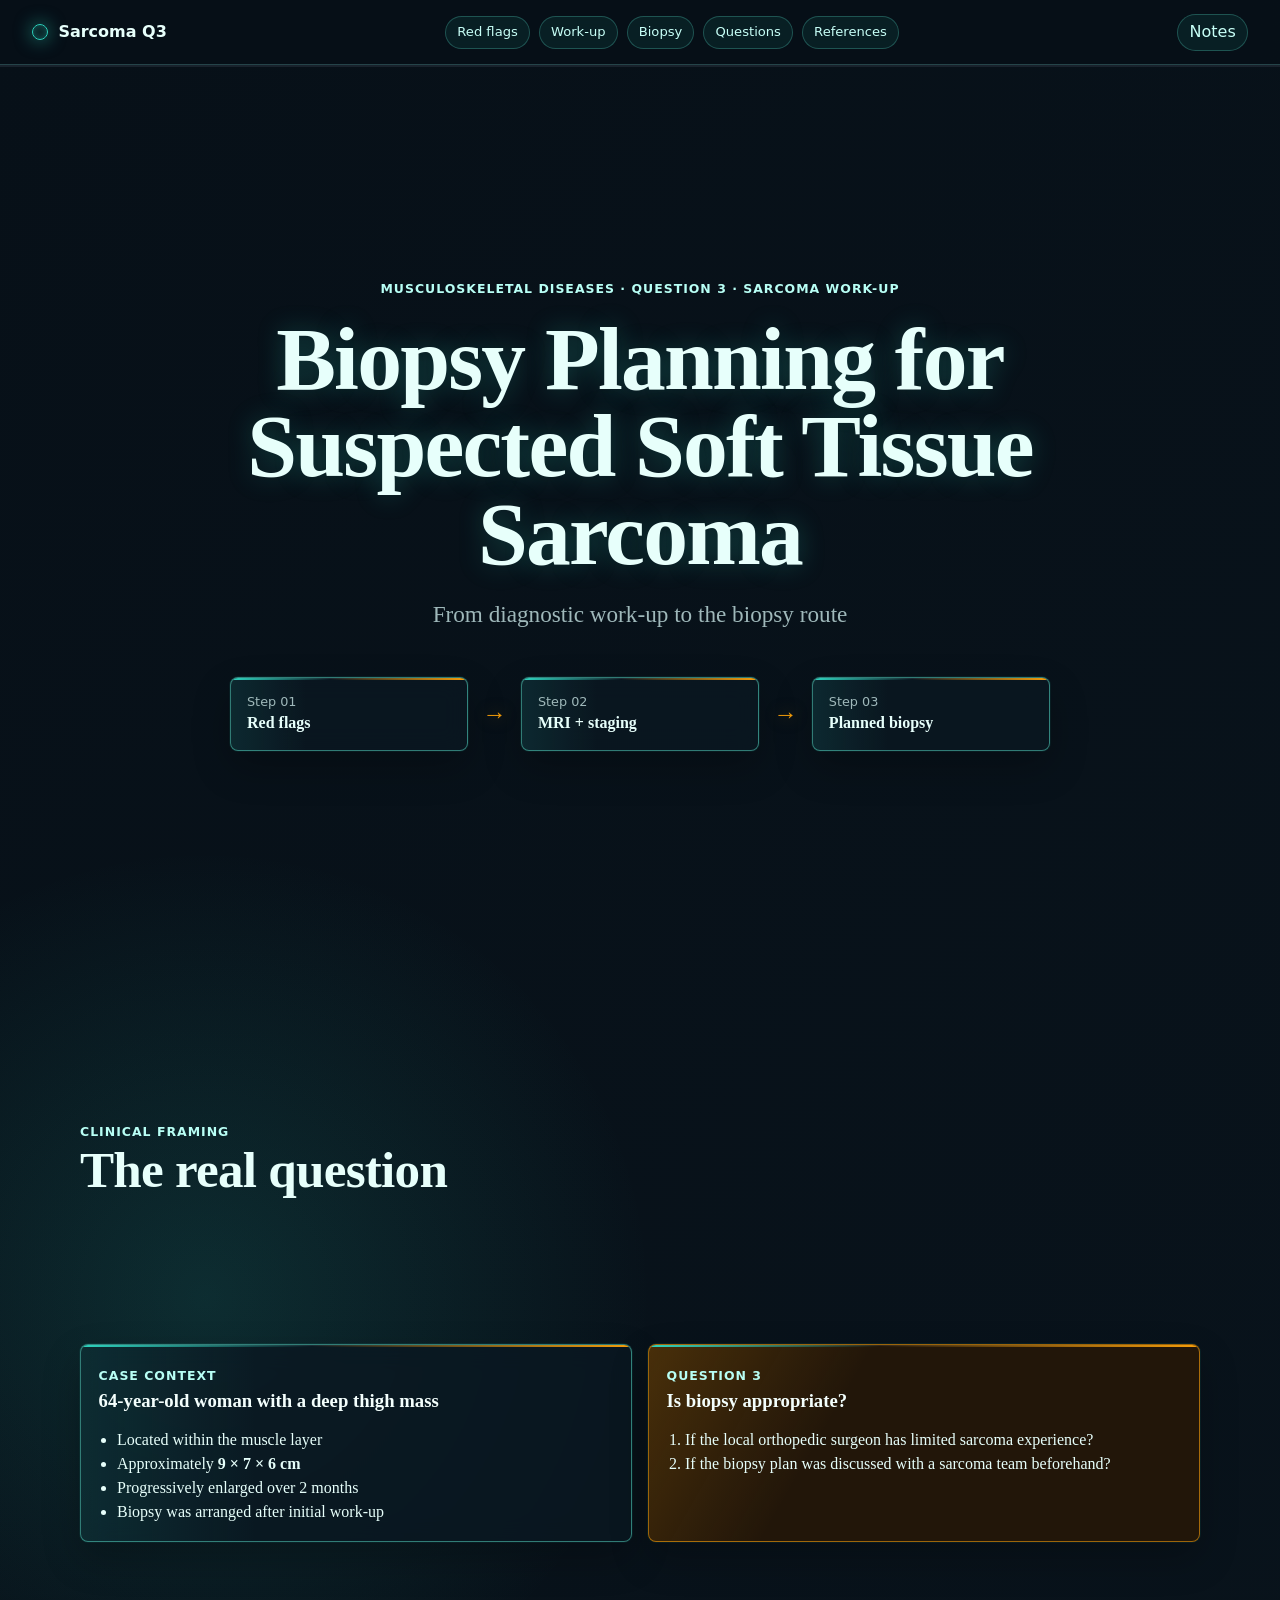
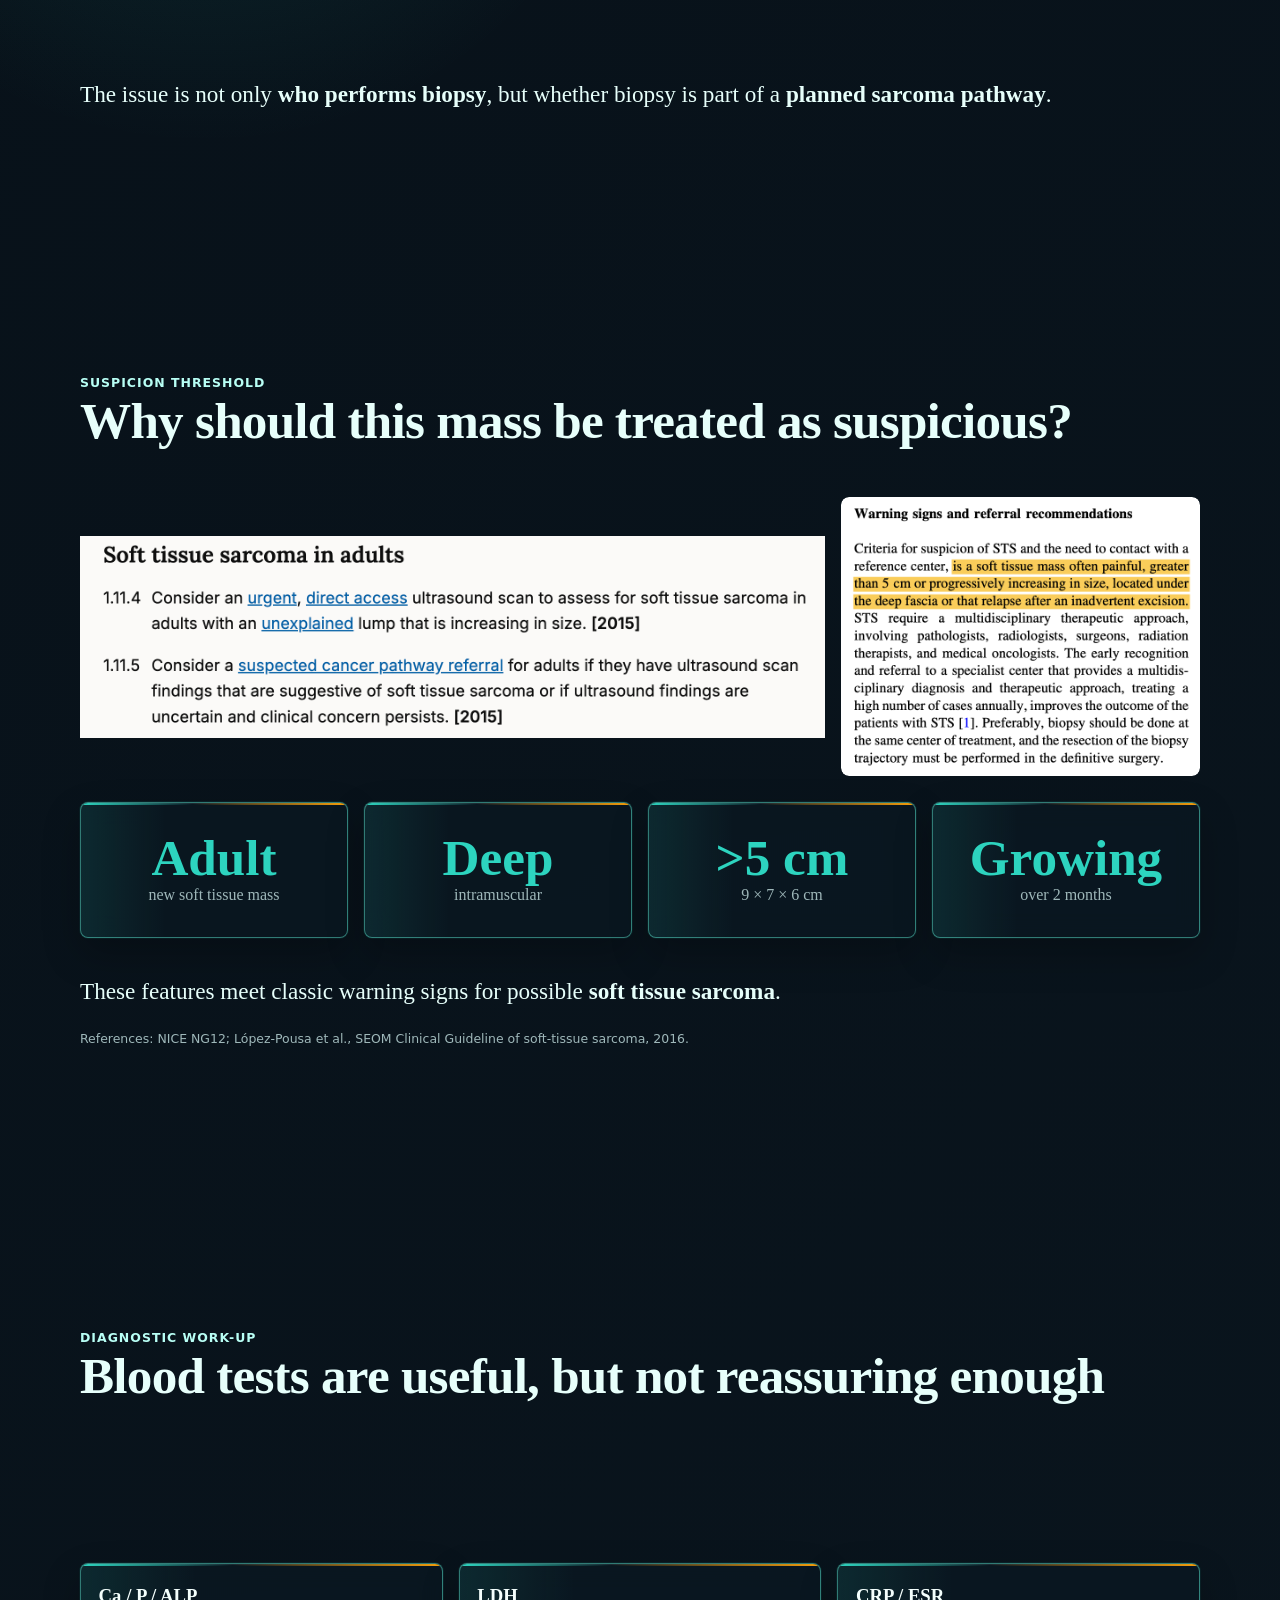
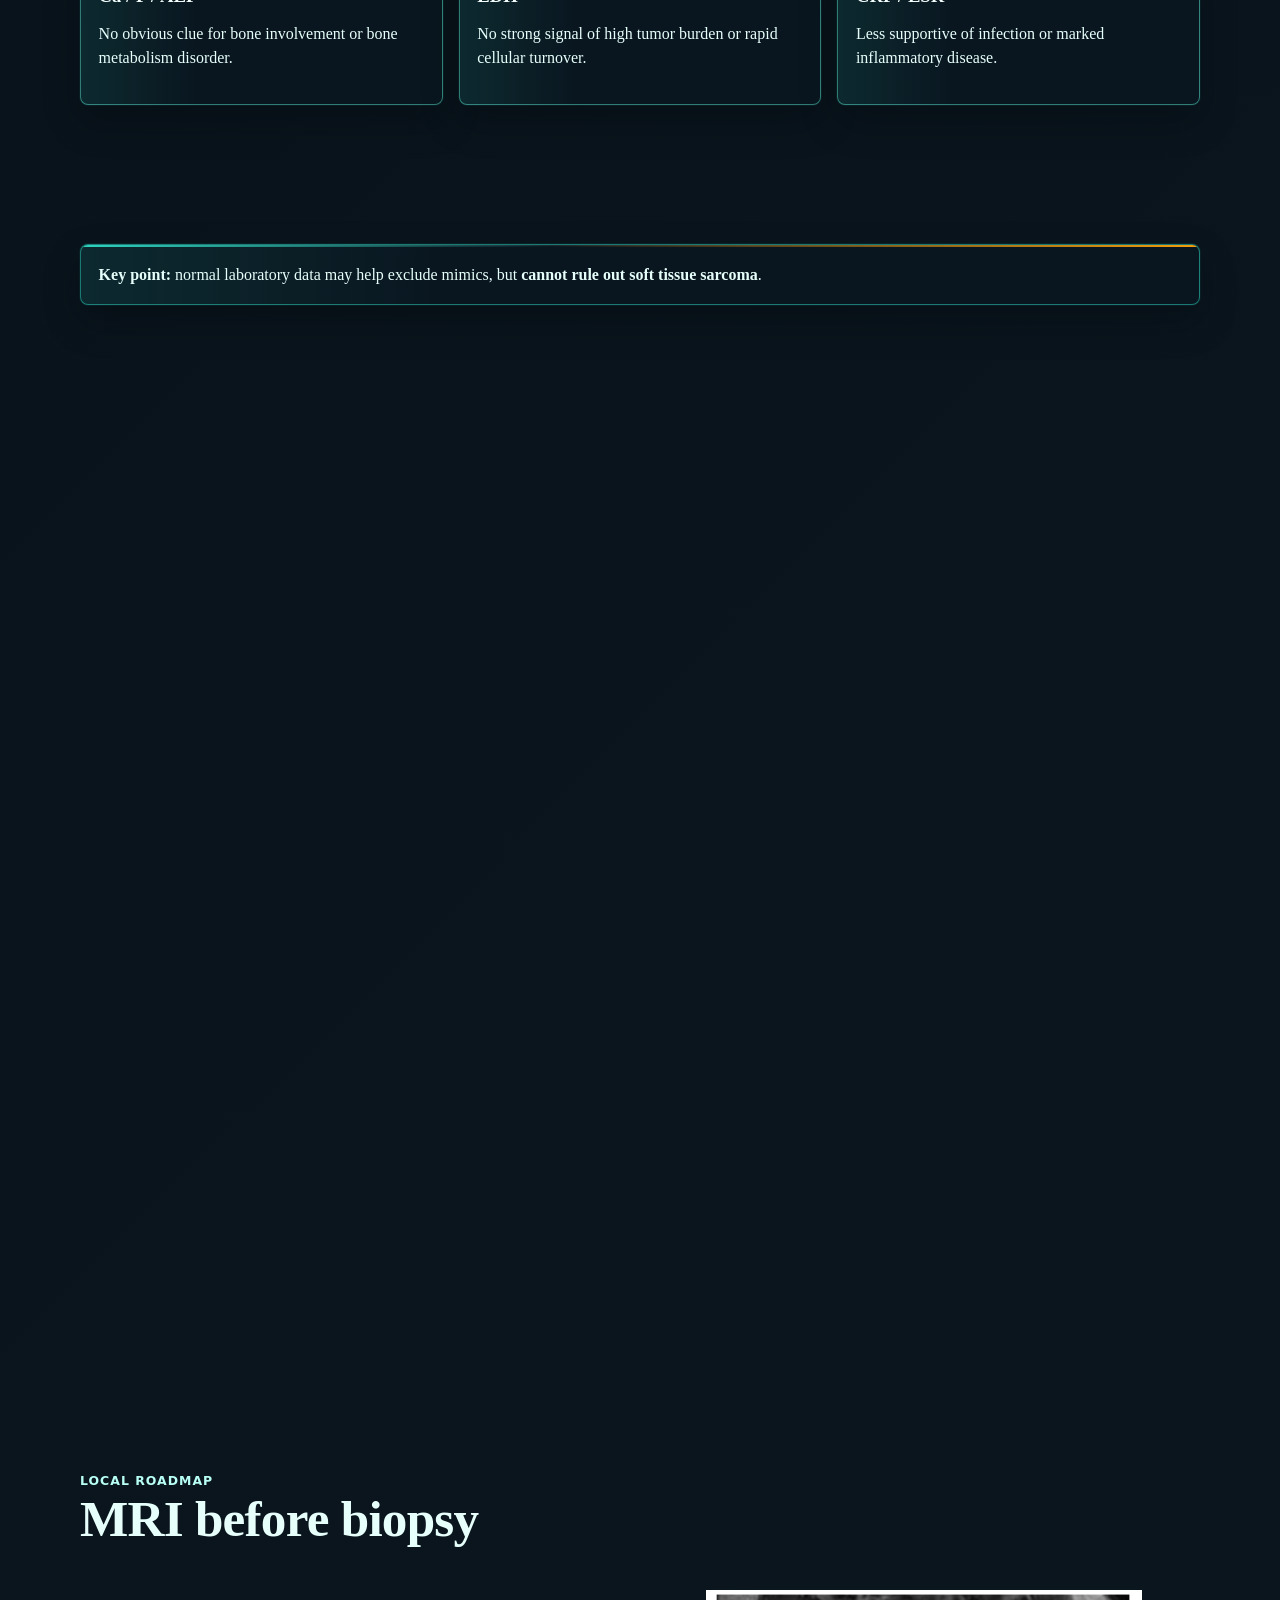
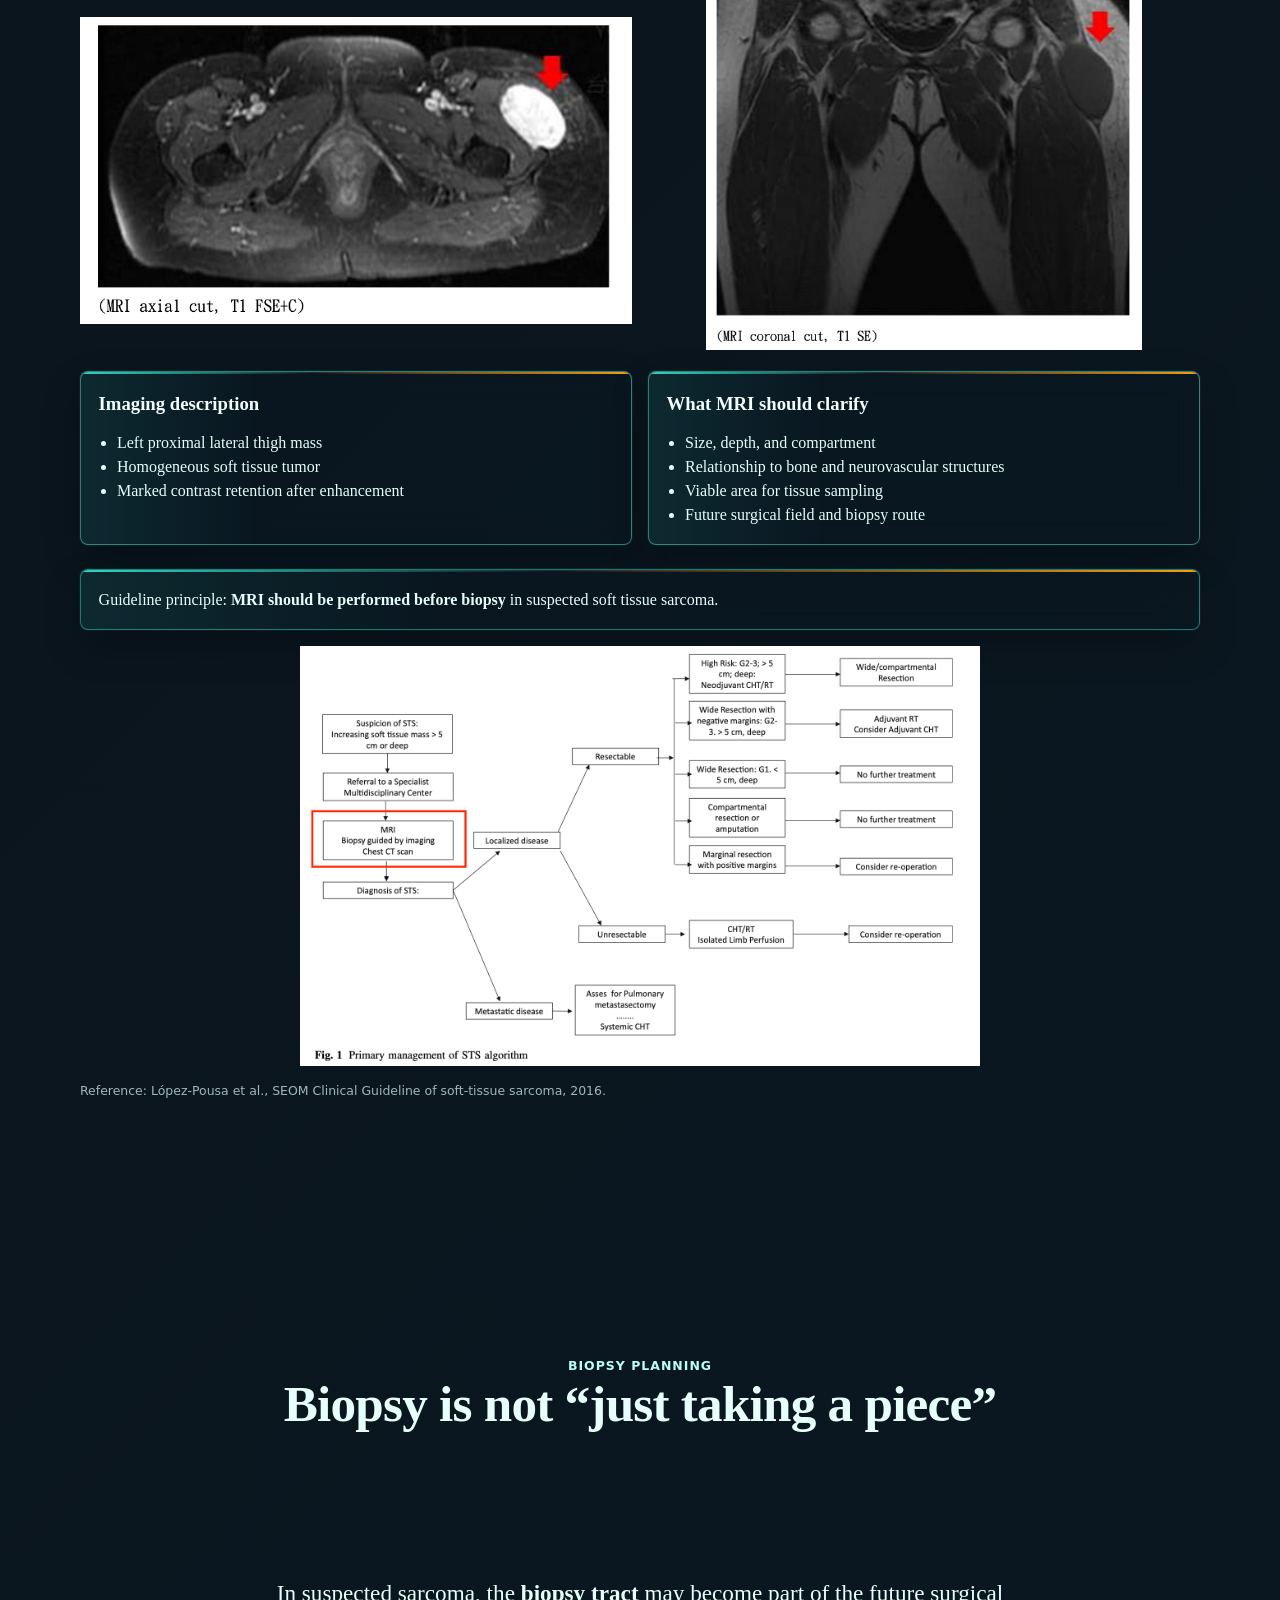
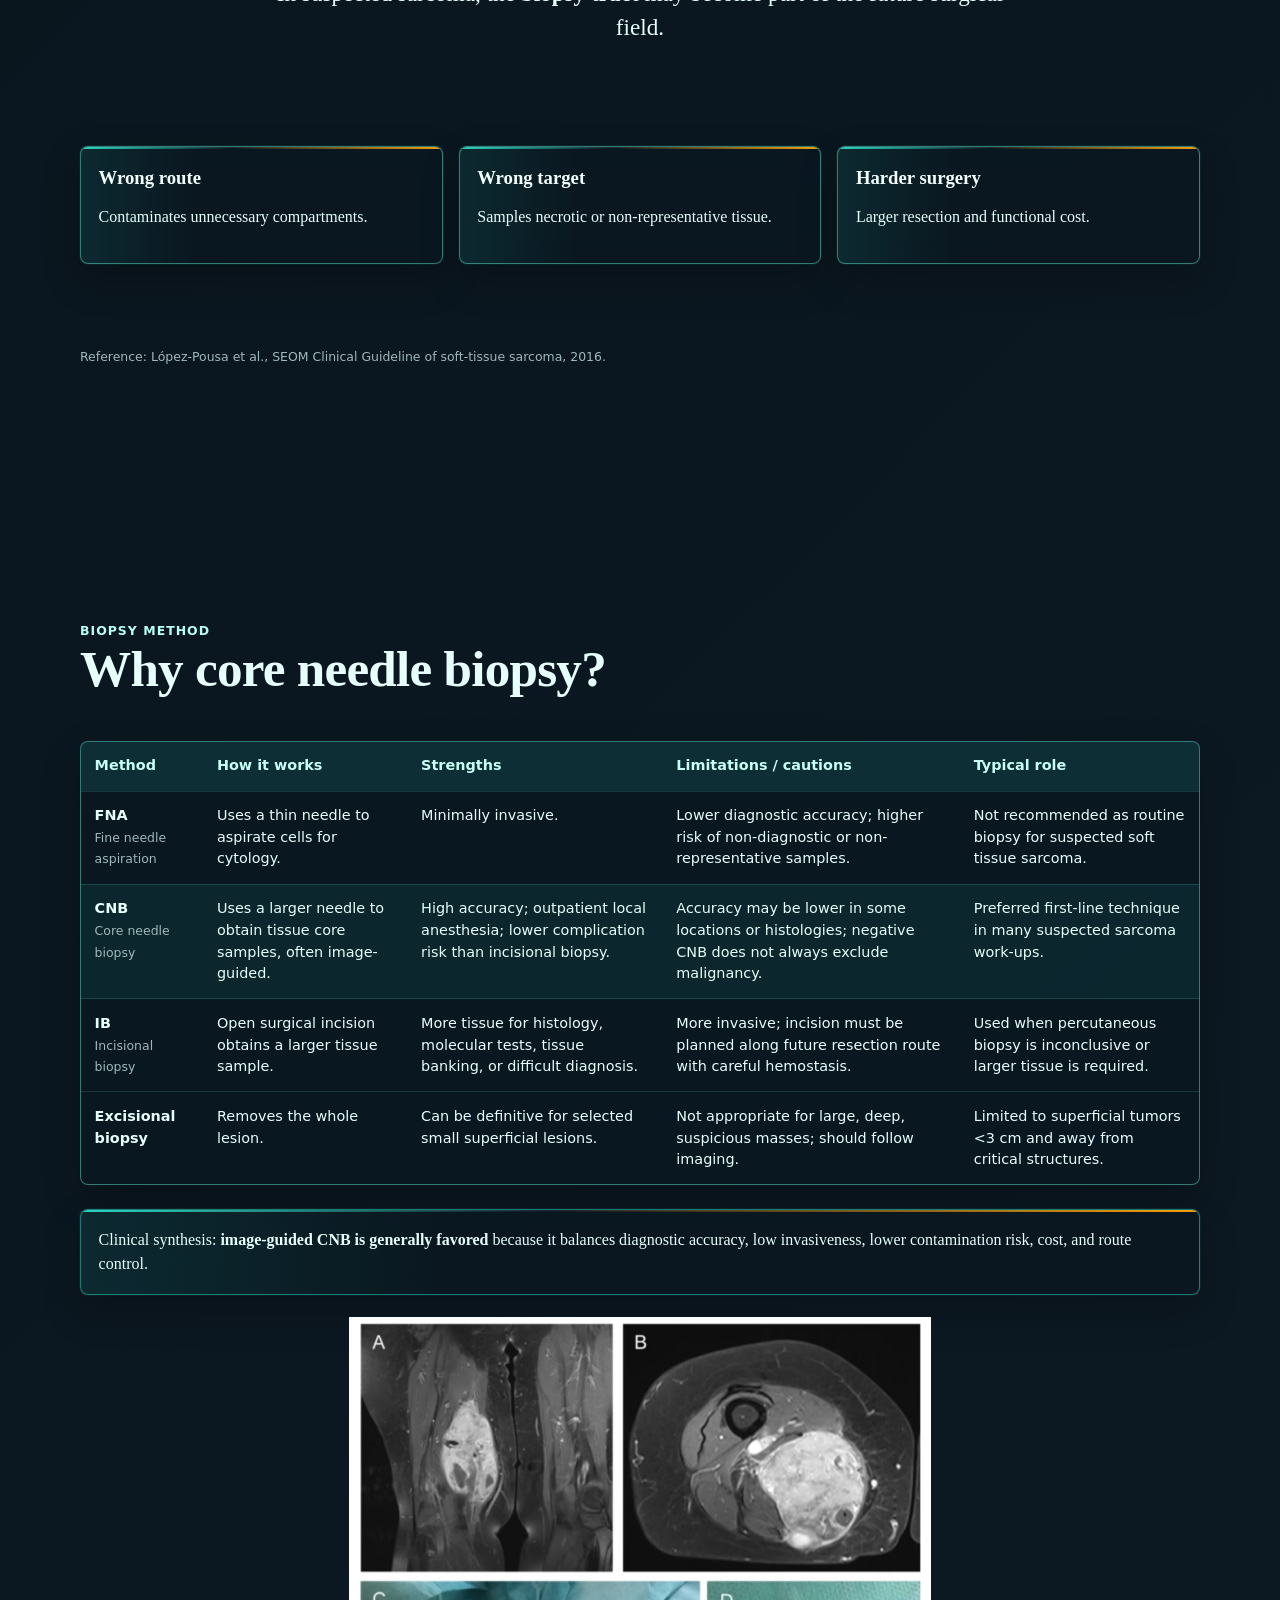
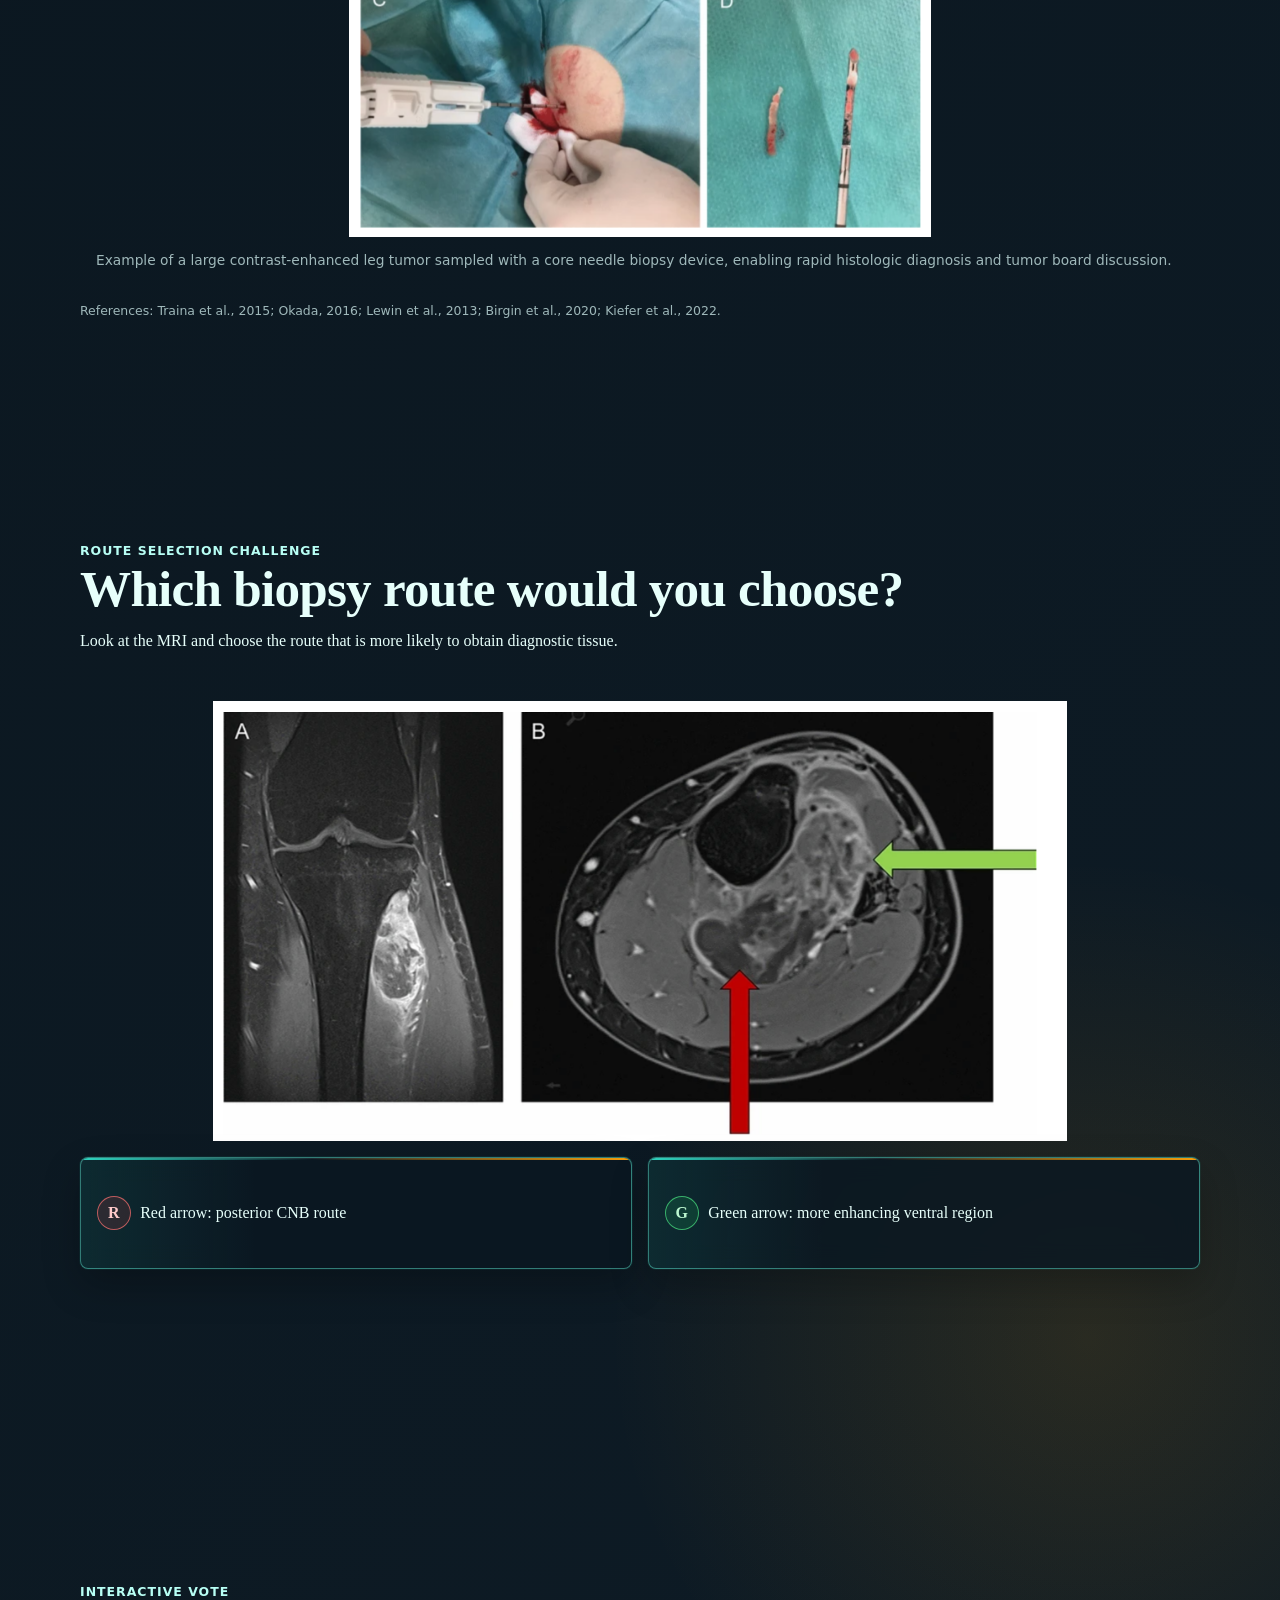
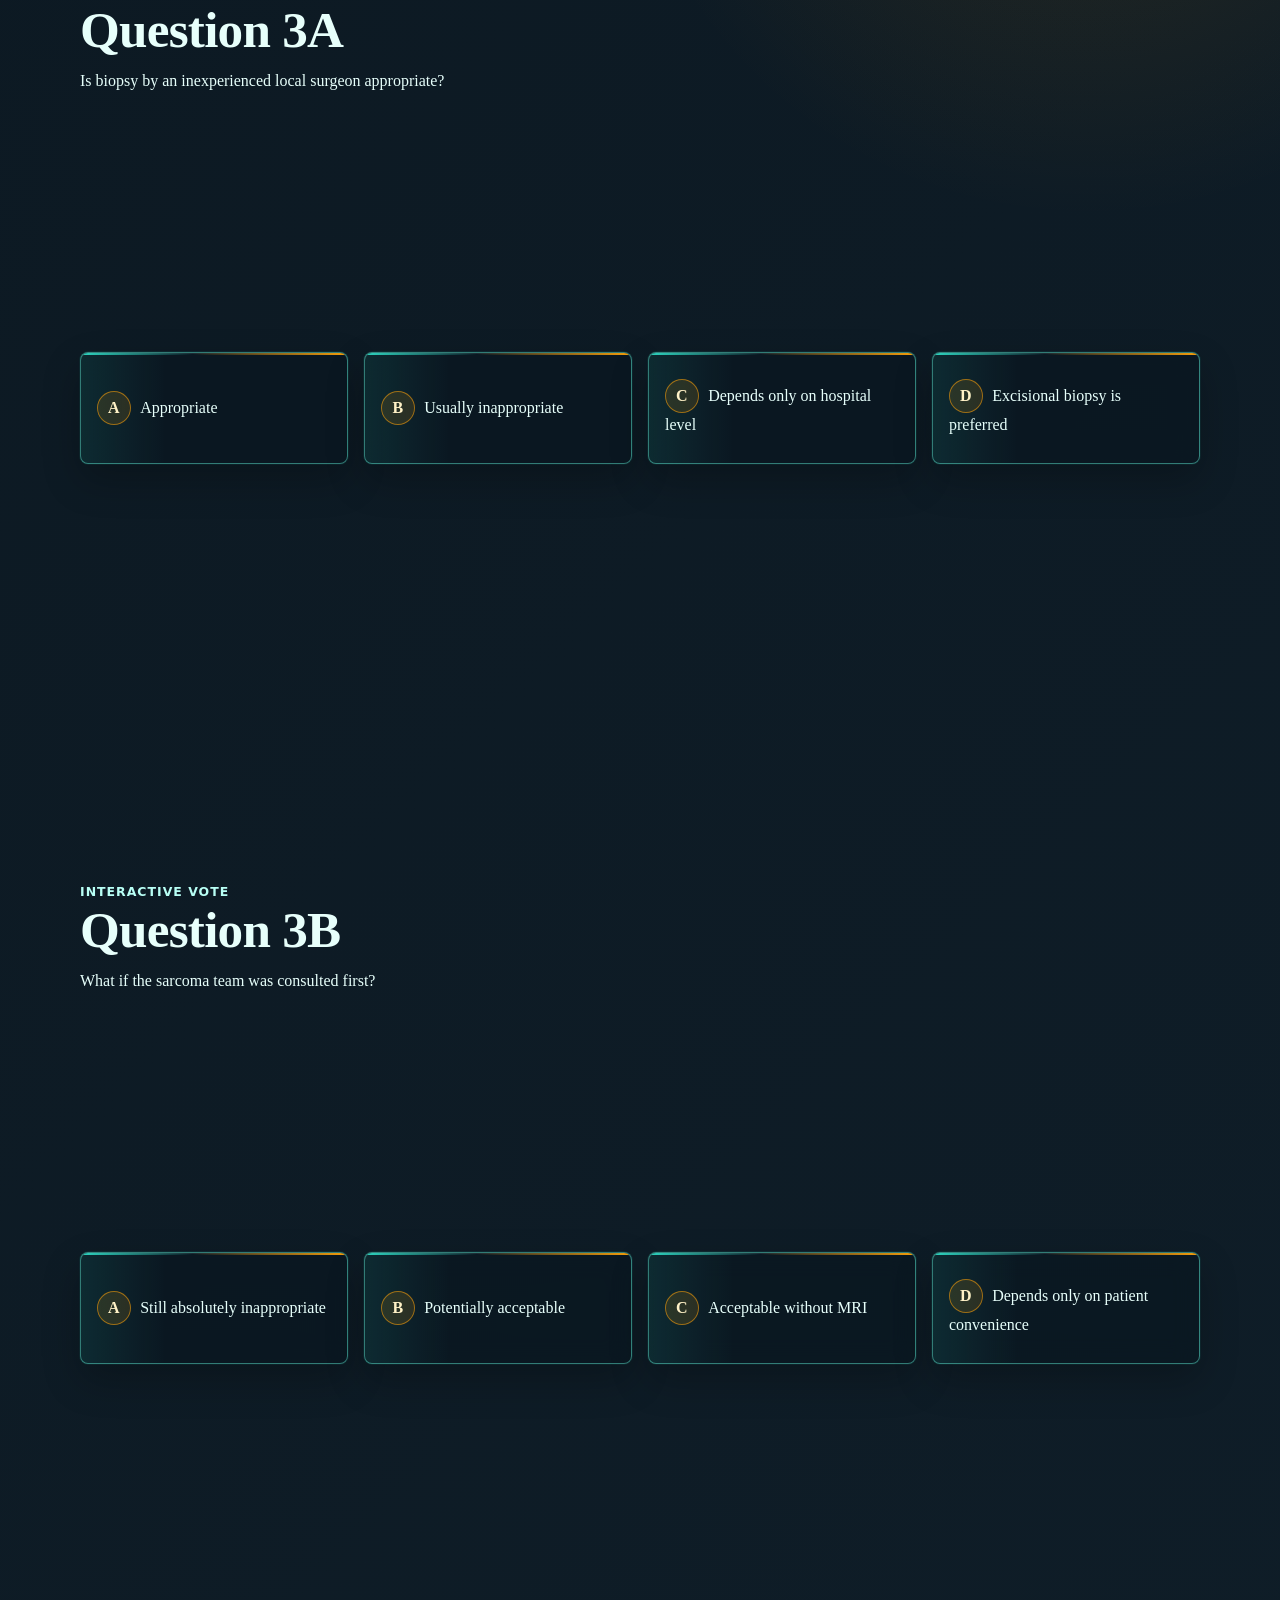
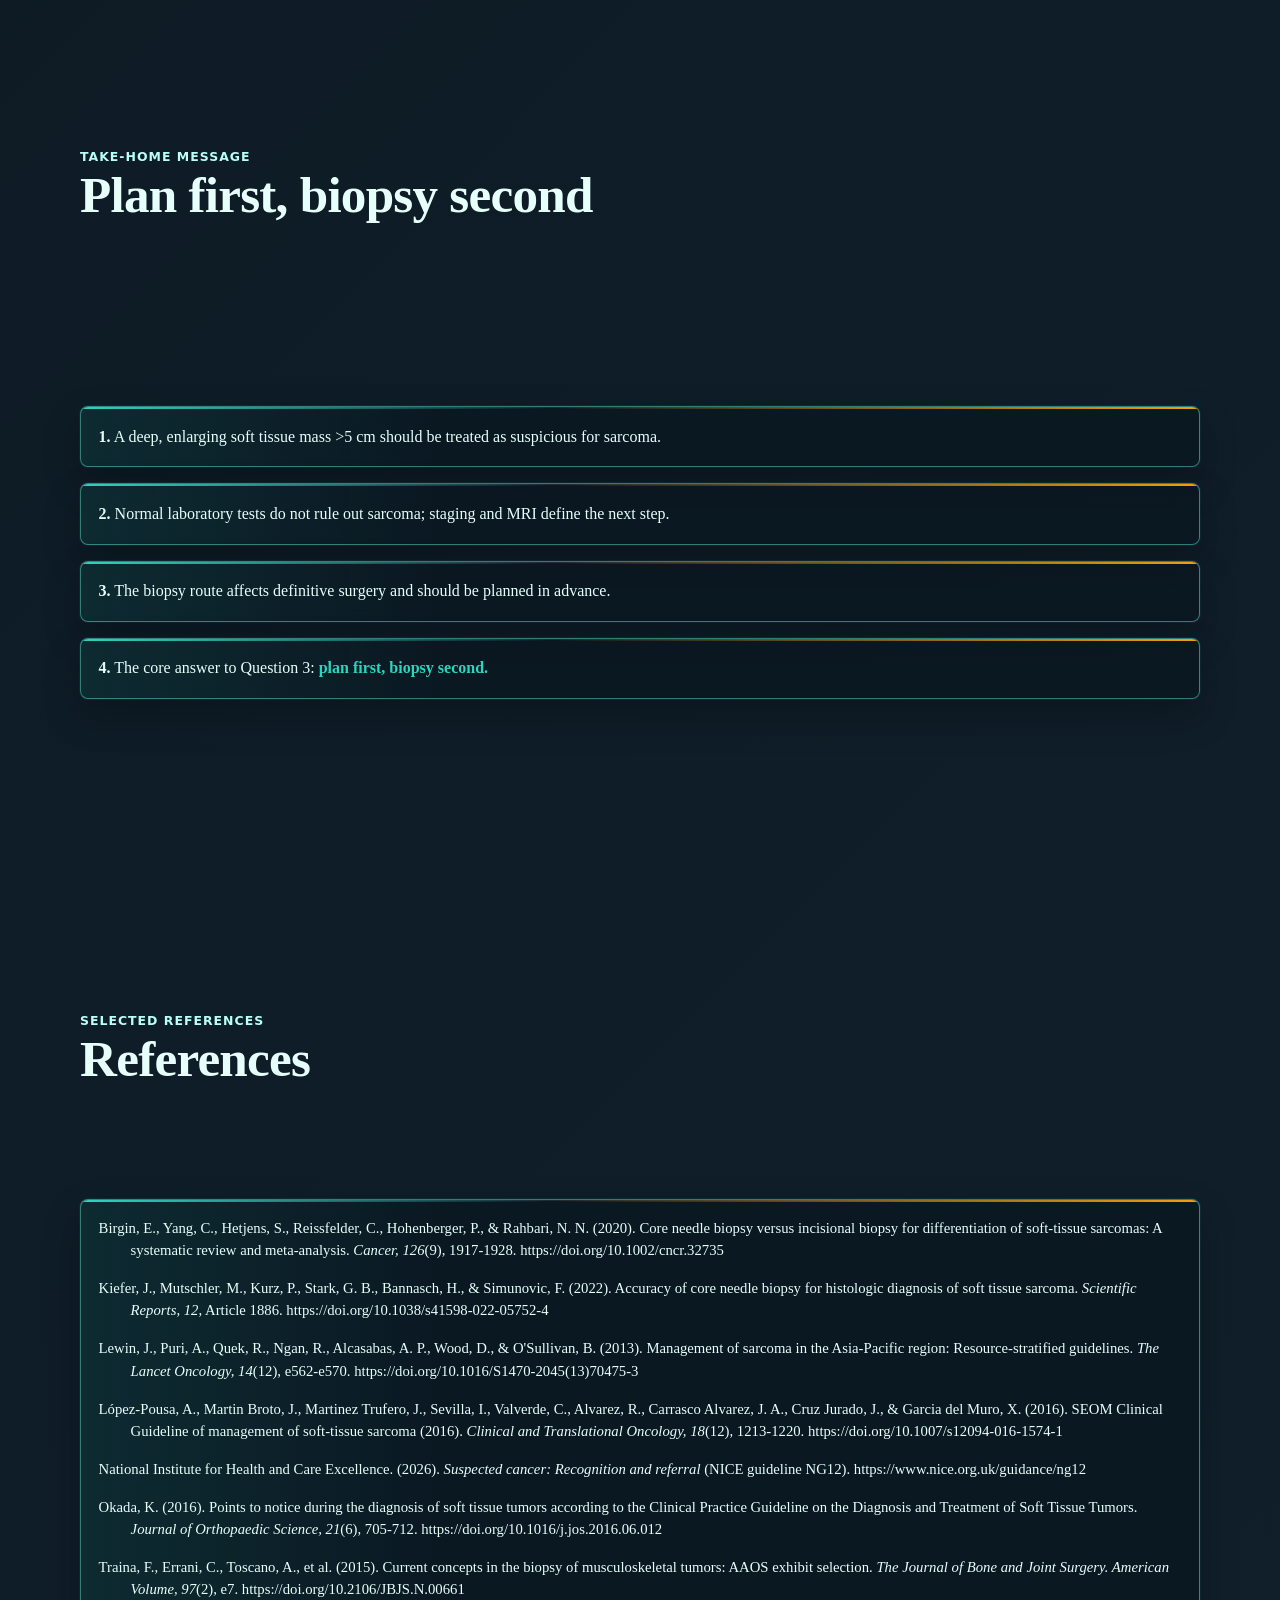
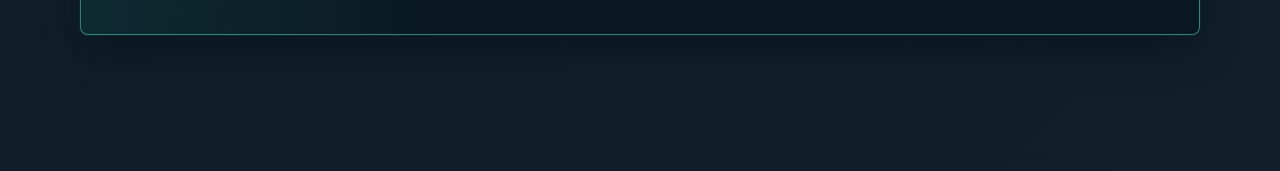
==== commit ad5ec3c6: "Use APA citation for sarcoma guideline figure" ====
--- a/index.html
+++ b/index.html
@@ -365,7 +365,9 @@
           <figure class="figure-card answer-figure">
             <img src="table2.png" alt="Resource-stratified biopsy guidance for sarcoma management" />
             <figcaption>
-              Reference: Management of sarcoma in the Asia-Pacific region: Resource-stratified guidelines.
+              Lewin, J., Puri, A., Quek, R., Ngan, R., Alcasabas, A. P., Wood, D., & Thomas, D. (2013).
+              Management of sarcoma in the Asia-Pacific region: Resource-stratified guidelines.
+              <i>The Lancet Oncology, 14</i>(12), e562-e570. https://doi.org/10.1016/S1470-2045(13)70475-3
             </figcaption>
           </figure>
         </div>
--- a/style.css
+++ b/style.css
@@ -345,24 +345,14 @@
   position: relative;
   overflow: hidden;
   margin: 0;
-  border: 1.5px solid var(--line);
+  border: 0;
   border-radius: 8px;
-  background:
-    linear-gradient(90deg, rgba(45, 212, 191, 0.08), transparent 35%),
-    rgba(10, 24, 34, 0.74);
-  box-shadow:
-    0 16px 38px var(--shadow),
-    0 0 0 1px rgba(45, 212, 191, 0.08),
-    inset 0 1px 0 rgba(255, 255, 255, 0.08);
+  background: transparent;
+  box-shadow: none;
 }
 
 .figure-card::before {
-  content: "";
-  position: absolute;
-  inset: 0 0 auto 0;
-  height: 2px;
-  background: linear-gradient(90deg, var(--accent), transparent 42%, var(--accent-2));
-  z-index: 1;
+  content: none;
 }
 
 .figure-card img {
@@ -371,6 +361,8 @@
   height: 100%;
   max-height: 360px;
   object-fit: contain;
+  border-radius: 8px;
+  box-shadow: none;
 }
 
 .figure-card.wide img {
@@ -379,10 +371,13 @@
 
 .evidence-figure {
   margin-top: 1rem;
+  width: min(960px, 100%);
+  margin-left: auto;
+  margin-right: auto;
 }
 
 .evidence-figure img {
-  max-height: 300px;
+  max-height: 420px;
 }
 
 .cnb-figure {
